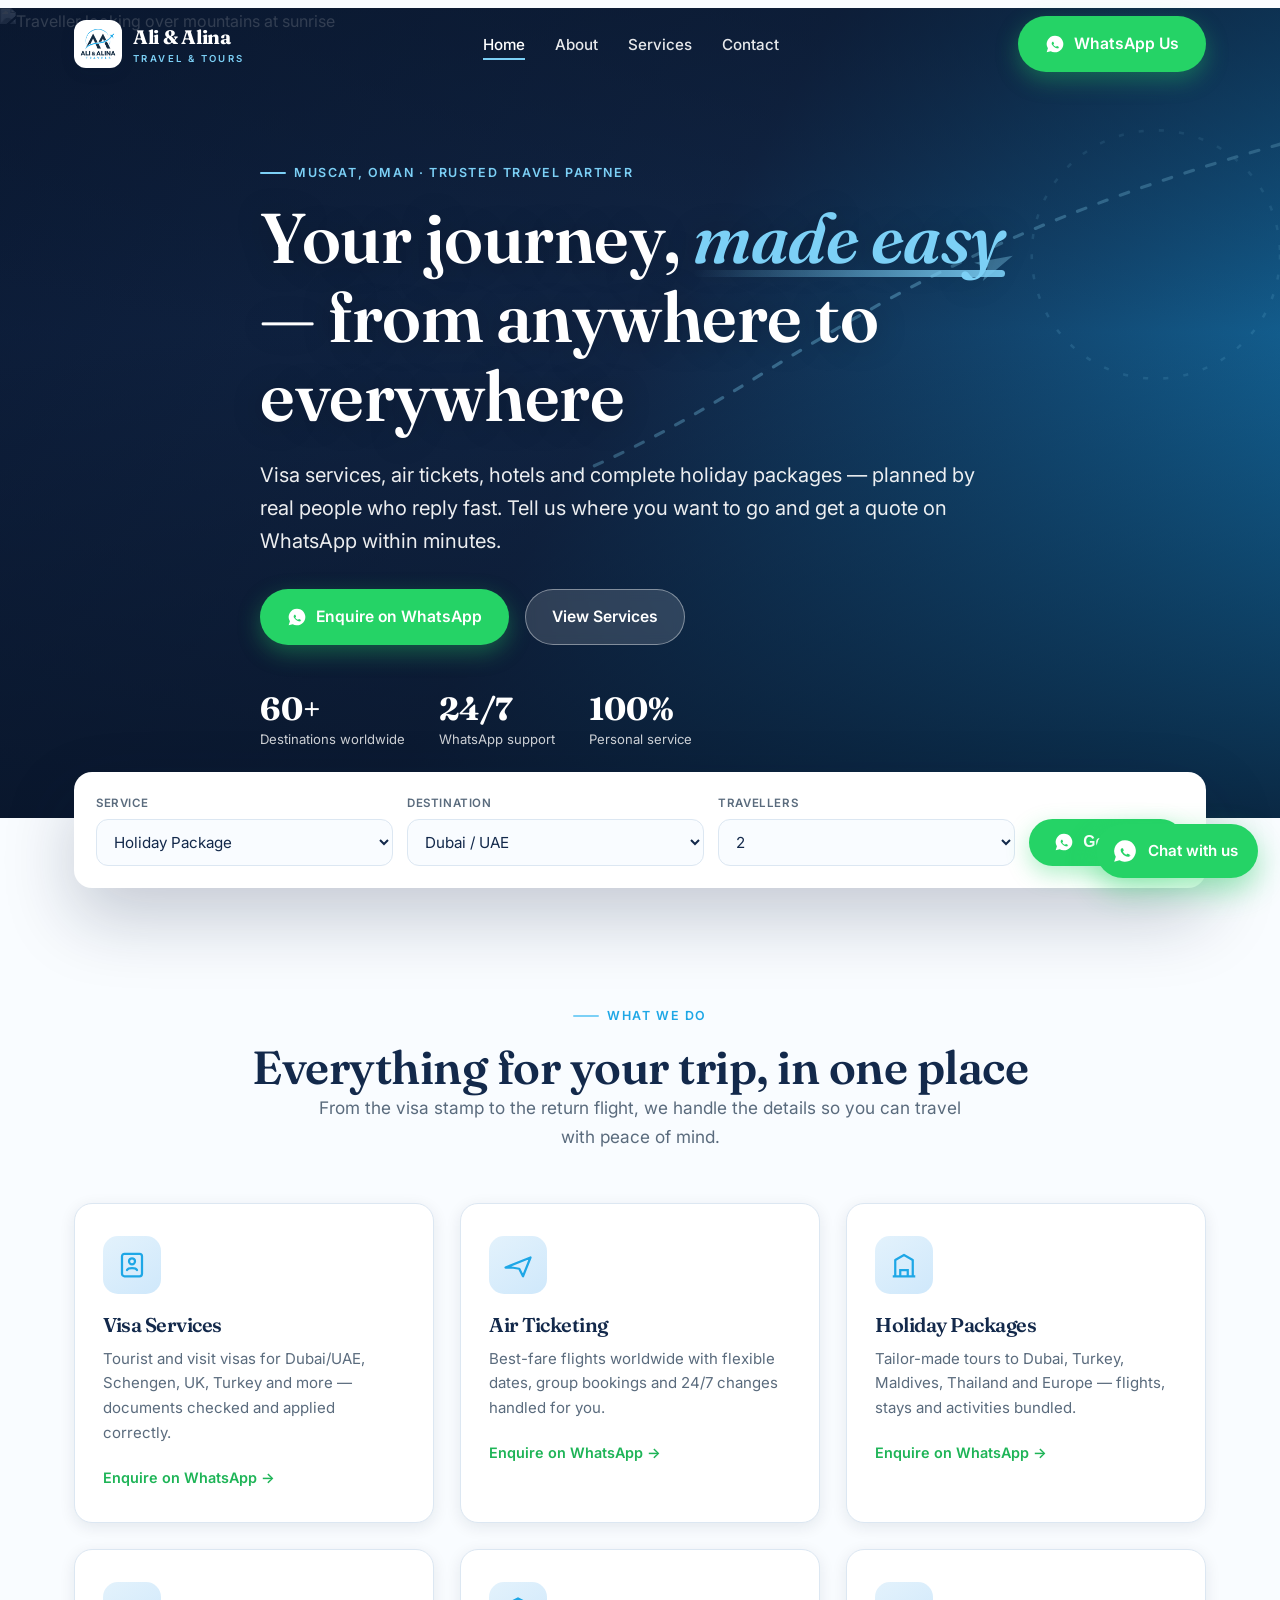
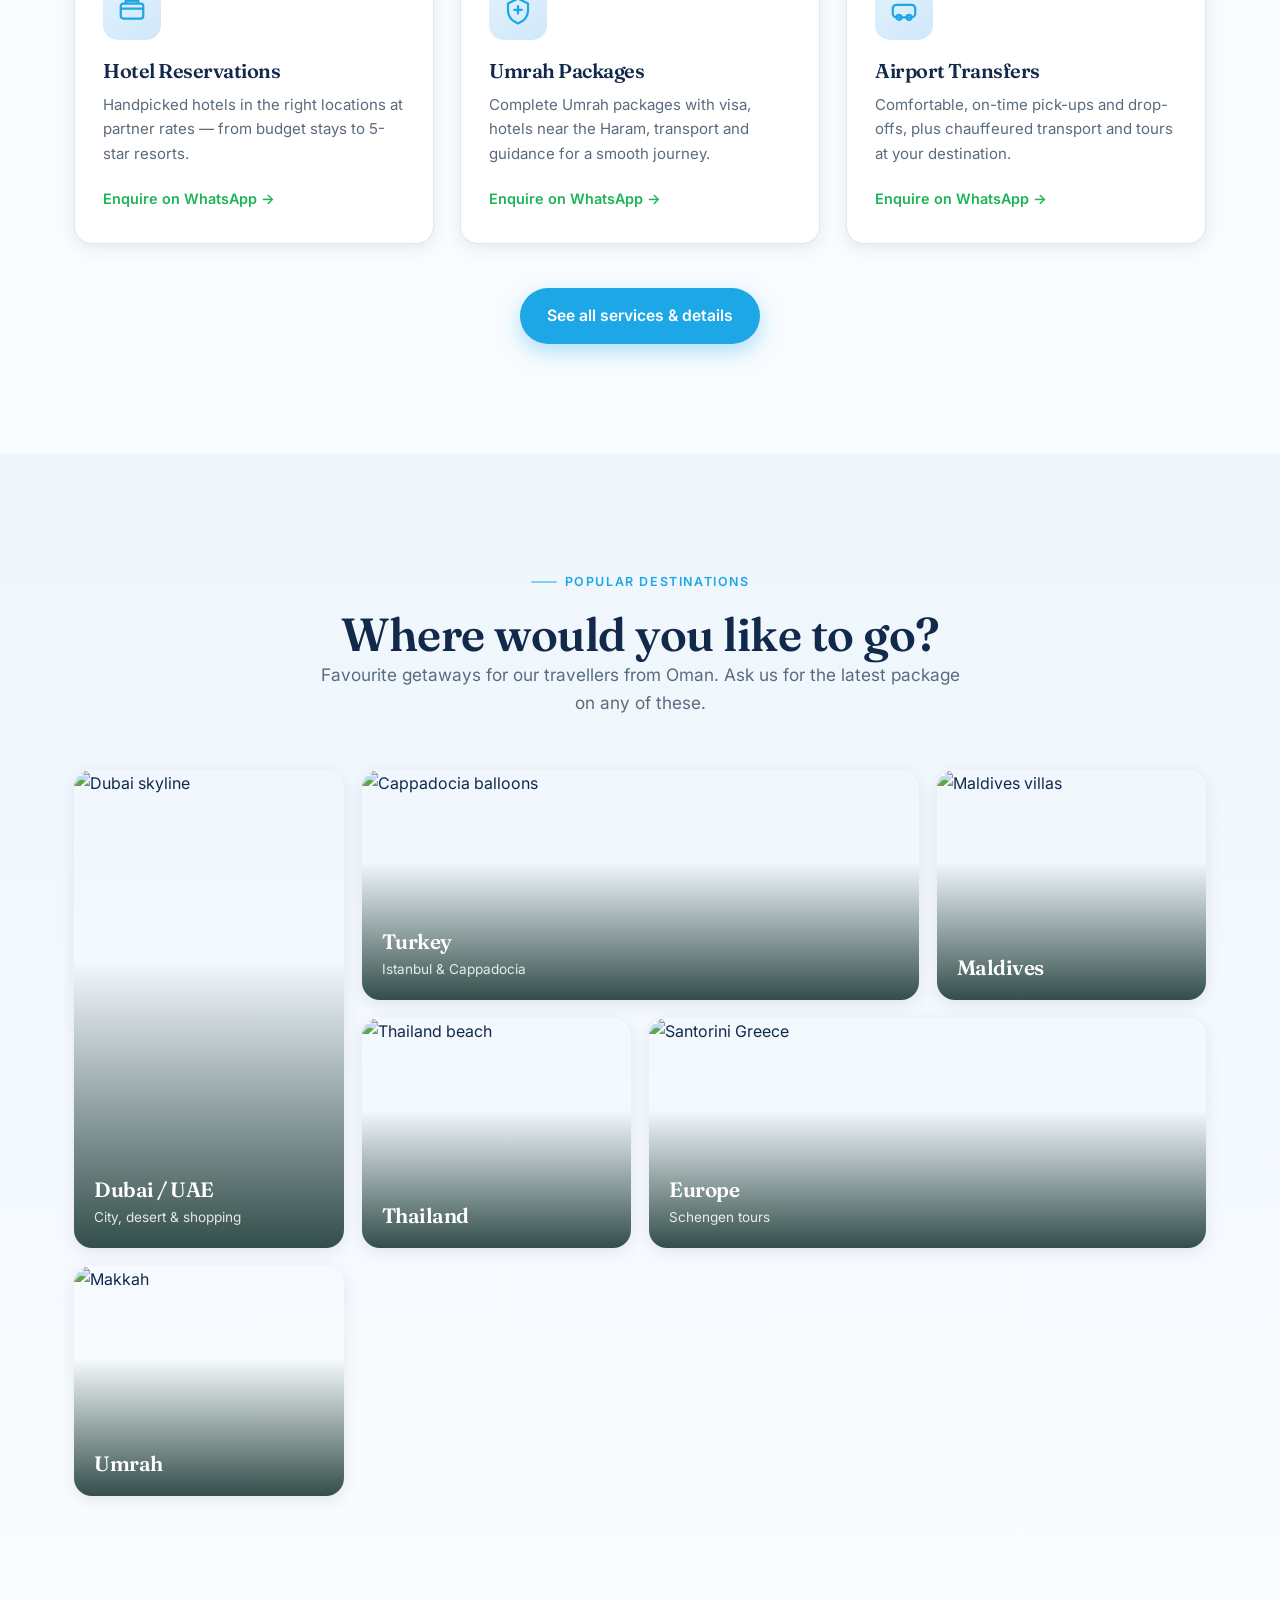
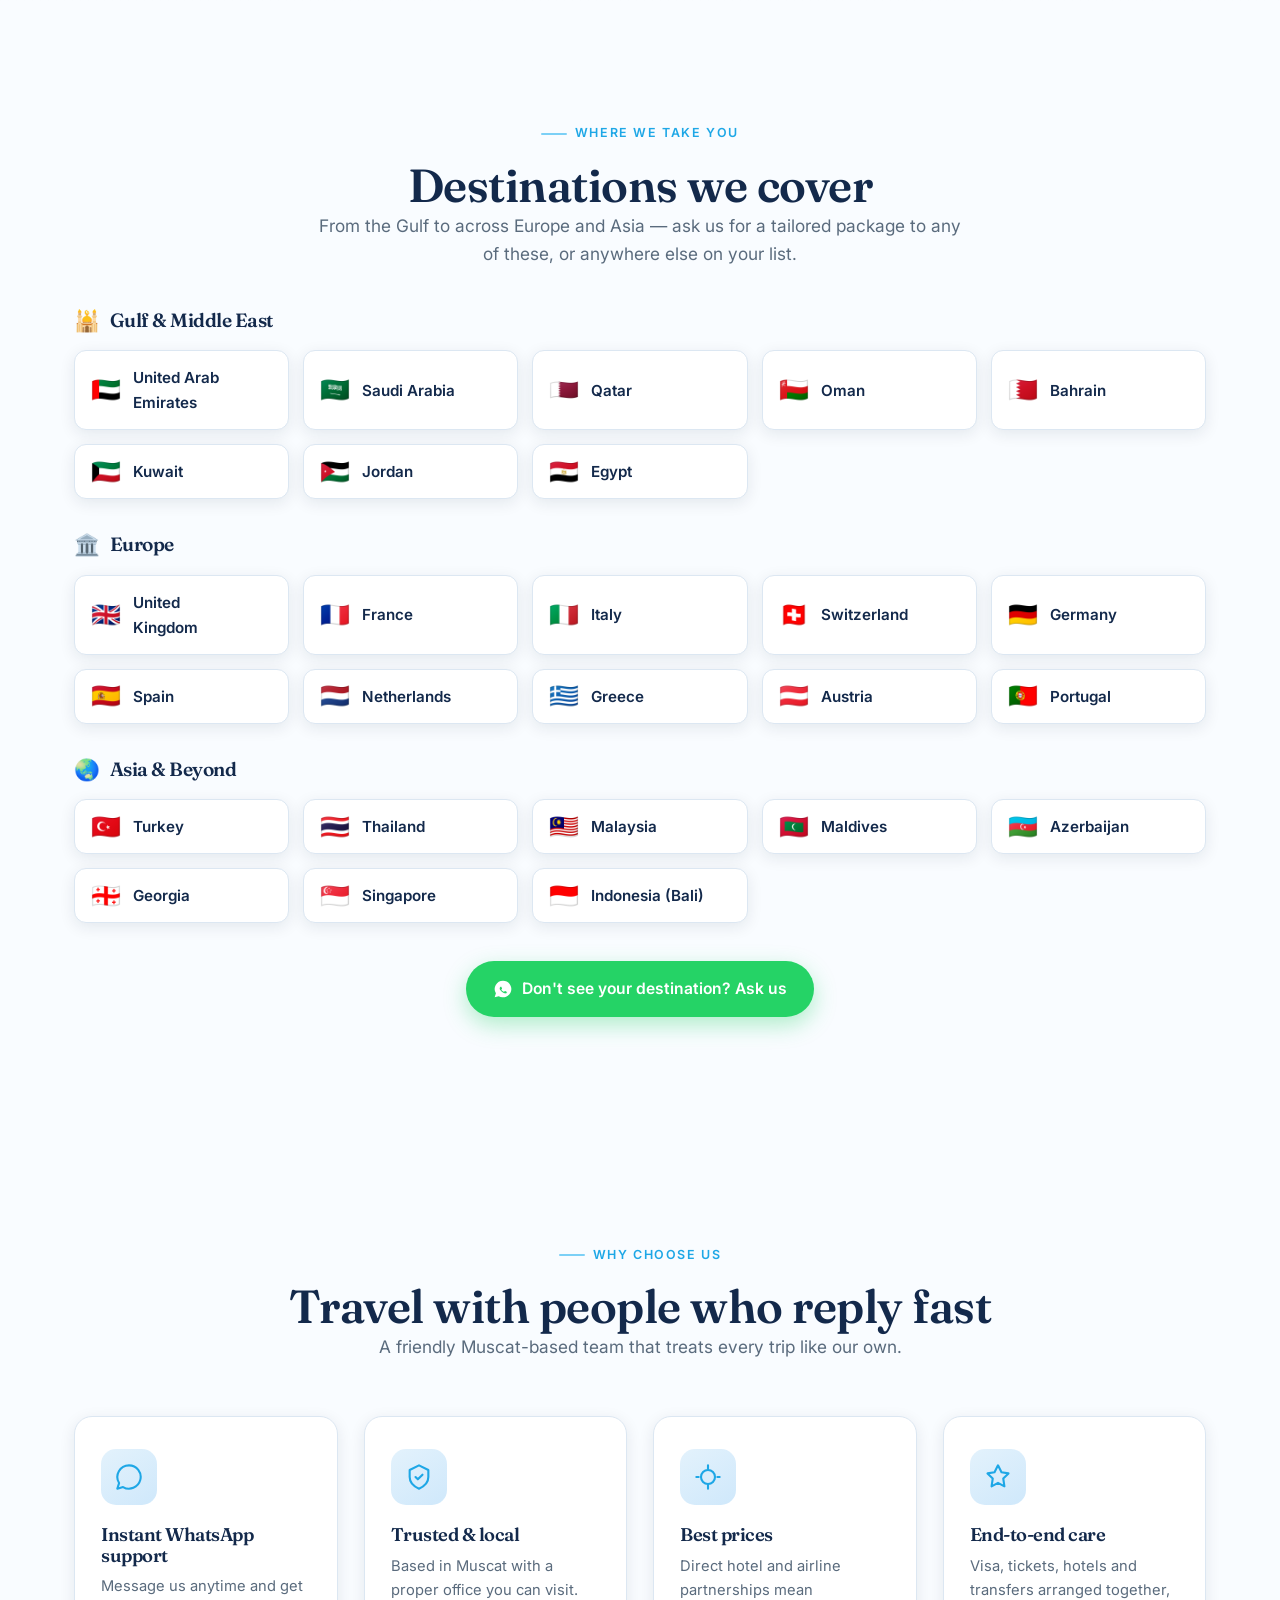
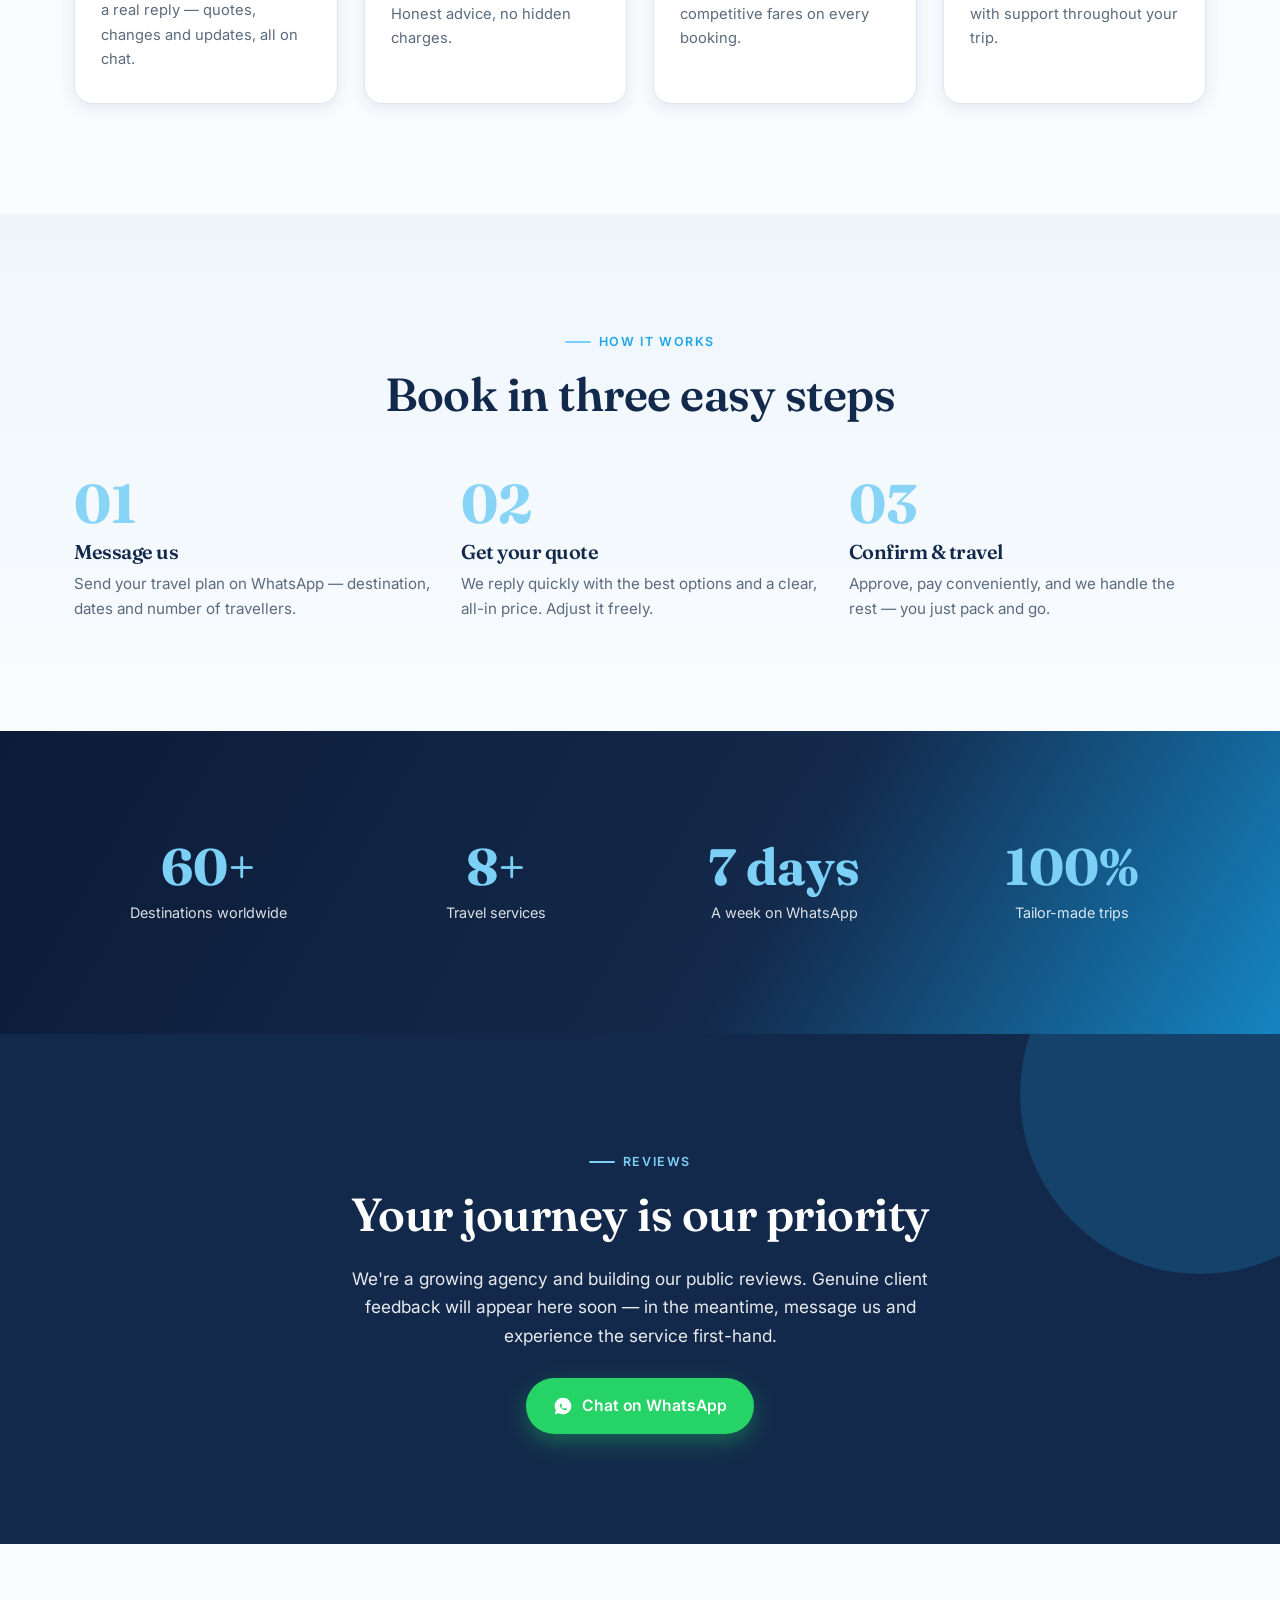
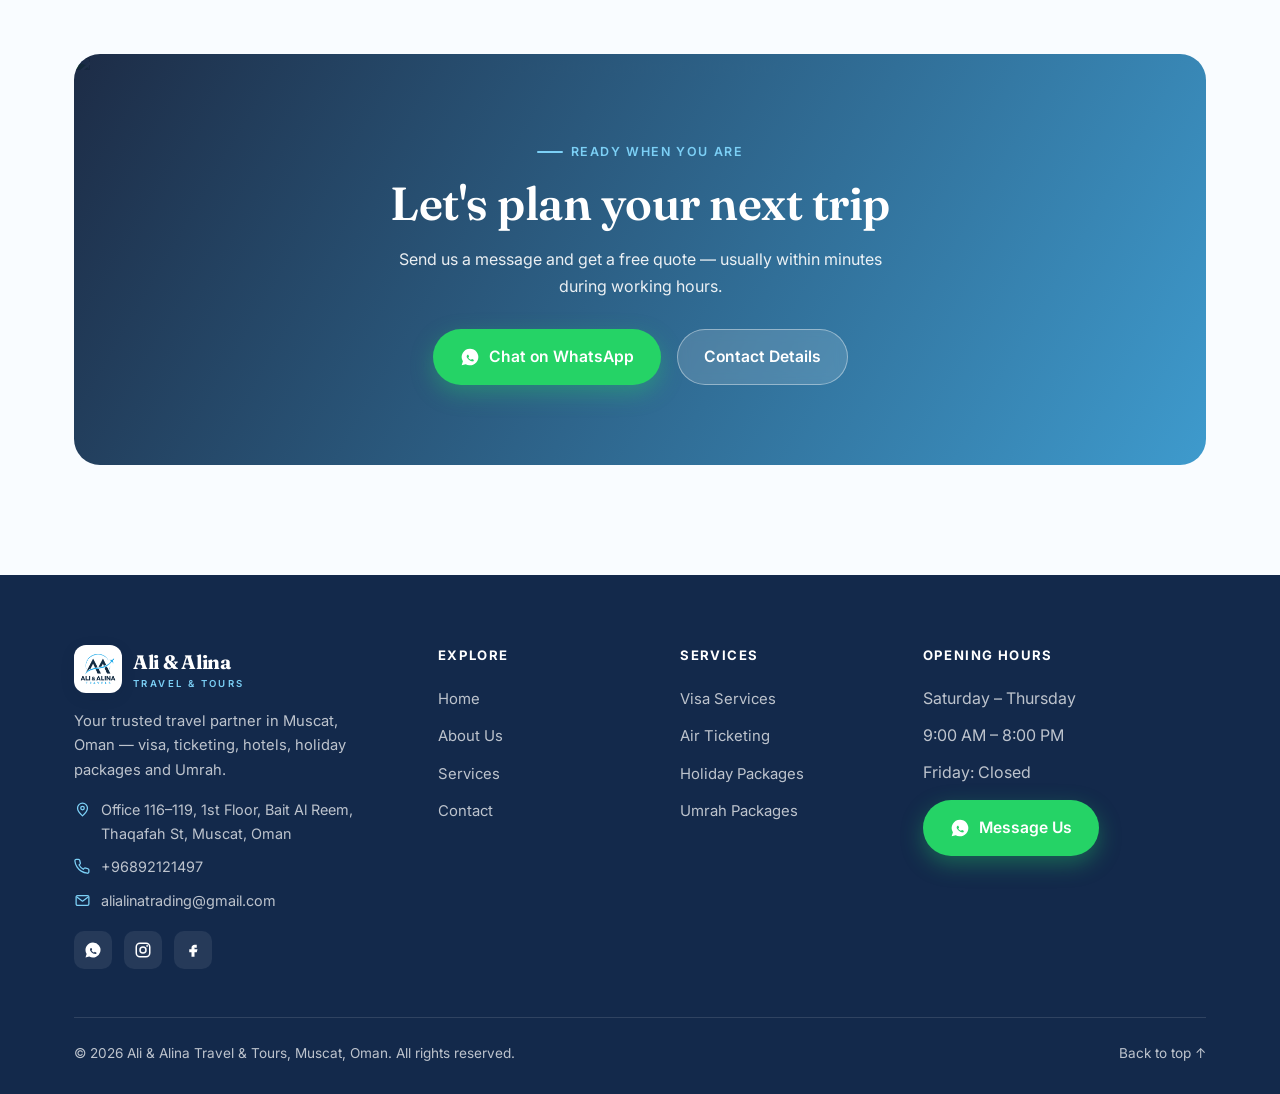
==== index.html @ e645fbb7 "Fix mobile horizontal overflow + add cache-busting - Stack the hero quick-enquiry bar to one column " ====
<!DOCTYPE html>
<html lang="en">
<head>
<meta charset="UTF-8">
<meta name="viewport" content="width=device-width, initial-scale=1.0">
<title>Ali &amp; Alina Travel &amp; Tours | Visa, Tickets &amp; Holiday Packages in Muscat, Oman</title>
<meta name="description" content="Ali &amp; Alina Travel &amp; Tours in Muscat, Oman — visa services, air ticketing, holiday packages, hotel booking, Umrah and airport transfers. Message us on WhatsApp for a fast quote.">
<meta name="theme-color" content="#13294b">
<meta property="og:type" content="website">
<meta property="og:title" content="Ali &amp; Alina Travel &amp; Tours | Muscat, Oman">
<meta property="og:description" content="Visa, air ticketing, holiday packages, hotels & Umrah. Quick quotes on WhatsApp: +96892121497.">
<meta property="og:site_name" content="Ali & Alina Travel & Tours">
<link rel="icon" href="data:image/svg+xml,%3Csvg xmlns='http://www.w3.org/2000/svg' viewBox='0 0 32 32'%3E%3Crect width='32' height='32' rx='8' fill=%2713294b%27/%3E%3Cpath d='M8 20c4-1 6-6 8-10 2 4 4 9 8 10' fill='none' stroke=%271ea7e6%27 stroke-width='2.4' stroke-linecap='round'/%3E%3Ccircle cx='16' cy='9' r='2.2' fill=%271ea7e6%27/%3E%3C/svg%3E" type="image/svg+xml">
<link rel="preconnect" href="https://fonts.googleapis.com">
<link rel="preconnect" href="https://fonts.gstatic.com" crossorigin>
<link href="https://fonts.googleapis.com/css2?family=Fraunces:opsz,wght@9..144,500;9..144,600;9..144,700&family=Inter:wght@400;500;600;700&display=swap" rel="stylesheet">
<link rel="stylesheet" href="assets/style.css?v=5">
</head>
<body id="top">

<!-- HEADER -->
<header id="site-header">
  <nav class="nav">
    <a class="brand" href="index.html" aria-label="Ali & Alina Travel home">
      <span class="mark"><img src="assets/logo.png" alt="Ali & Alina Travels logo" width="48" height="48"></span>
      <span>Ali &amp; Alina<small>Travel &amp; Tours</small></span>
    </a>
    <ul class="navlinks" id="navlinks">
      <li><a href="index.html" class="active">Home</a></li>
      <li><a href="about.html">About</a></li>
      <li><a href="services.html">Services</a></li>
      <li><a href="contact.html">Contact</a></li>
      <li class="wa-nav-li"><a class="btn btn-wa" href="https://wa.me/96892121497?text=Hello%20Ali%20%26%20Alina%20Travel%2C%20I%27d%20like%20to%20enquire." target="_blank" rel="noopener"><svg viewBox="0 0 24 24" fill="currentColor"><path d="M12 2a10 10 0 0 0-8.5 15.2L2 22l4.9-1.4A10 10 0 1 0 12 2Zm5.3 14c-.2.6-1.2 1.1-1.7 1.2-.5.1-1 .1-1.7-.1-.4-.1-1-.3-1.6-.6a9 9 0 0 1-3.6-3.2c-.3-.4-.7-1.1-.7-2s.5-1.4.7-1.6c.2-.2.4-.3.6-.3h.4c.2 0 .3 0 .5.4l.6 1.4c0 .2.1.3 0 .5l-.3.4-.3.3c-.1.1-.2.2-.1.4.2.4.7 1.1 1.3 1.6.8.7 1.4.9 1.6 1 .2.1.3.1.4-.1l.6-.7c.1-.2.3-.1.5-.1l1.4.6c.2.1.3.2.4.3.1.2.1.6-.1 1Z"/></svg>WhatsApp</a></li>
    </ul>
    <div class="nav-cta">
      <a class="btn btn-wa btn-desktop" href="https://wa.me/96892121497?text=Hello%20Ali%20%26%20Alina%20Travel%2C%20I%27d%20like%20to%20enquire." target="_blank" rel="noopener"><svg viewBox="0 0 24 24" fill="currentColor"><path d="M12 2a10 10 0 0 0-8.5 15.2L2 22l4.9-1.4A10 10 0 1 0 12 2Zm5.3 14c-.2.6-1.2 1.1-1.7 1.2-.5.1-1 .1-1.7-.1-.4-.1-1-.3-1.6-.6a9 9 0 0 1-3.6-3.2c-.3-.4-.7-1.1-.7-2s.5-1.4.7-1.6c.2-.2.4-.3.6-.3h.4c.2 0 .3 0 .5.4l.6 1.4c0 .2.1.3 0 .5l-.3.4-.3.3c-.1.1-.2.2-.1.4.2.4.7 1.1 1.3 1.6.8.7 1.4.9 1.6 1 .2.1.3.1.4-.1l.6-.7c.1-.2.3-.1.5-.1l1.4.6c.2.1.3.2.4.3.1.2.1.6-.1 1Z"/></svg>WhatsApp Us</a>
      <button class="menu-btn" id="menuBtn" aria-label="Toggle menu" aria-expanded="false"><span></span><span></span><span></span></button>
    </div>
  </nav>
</header>

<main>
  <!-- HERO -->
  <section class="hero">
    <div class="hero-bg"><img src="https://images.unsplash.com/photo-1503220317375-aaad61436b1b?auto=format&fit=crop&w=1600&q=80" alt="Traveller looking over mountains at sunrise" loading="eager"></div>
    <div class="flightfx" aria-hidden="true">
      <svg viewBox="0 0 600 320" fill="none" xmlns="http://www.w3.org/2000/svg">
        <circle class="ring" cx="472" cy="118" r="98" stroke-dasharray="4 12"/>
        <path id="route" class="route" d="M12 292 C 180 222, 250 118, 588 26"/>
        <g class="plane">
          <path d="M0 5 L30 13 L0 21 L8 13 Z" fill="#7cd0f6"/>
          <animateMotion dur="10s" repeatCount="indefinite" rotate="auto" calcMode="spline" keyPoints="0;1" keyTimes="0;1" keySplines="0.42 0 0.2 1">
            <mpath href="#route"/>
          </animateMotion>
        </g>
      </svg>
    </div>
    <div class="wrap">
      <div class="hero-inner">
        <span class="eyebrow">Muscat, Oman · Trusted travel partner</span>
        <h1>Your journey, <em>made easy</em> — from anywhere to everywhere</h1>
        <p>Visa services, air tickets, hotels and complete holiday packages — planned by real people who reply fast. Tell us where you want to go and get a quote on WhatsApp within minutes.</p>
        <div class="hero-actions">
          <a class="btn btn-wa" href="https://wa.me/96892121497?text=Hi%20Ali%20%26%20Alina%20Travel%2C%20I%27d%20like%20a%20quote%20for%3A%20" target="_blank" rel="noopener"><svg viewBox="0 0 24 24" fill="currentColor"><path d="M12 2a10 10 0 0 0-8.5 15.2L2 22l4.9-1.4A10 10 0 1 0 12 2Zm5.3 14c-.2.6-1.2 1.1-1.7 1.2-.5.1-1 .1-1.7-.1-.4-.1-1-.3-1.6-.6a9 9 0 0 1-3.6-3.2c-.3-.4-.7-1.1-.7-2s.5-1.4.7-1.6c.2-.2.4-.3.6-.3h.4c.2 0 .3 0 .5.4l.6 1.4c0 .2.1.3 0 .5l-.3.4-.3.3c-.1.1-.2.2-.1.4.2.4.7 1.1 1.3 1.6.8.7 1.4.9 1.6 1 .2.1.3.1.4-.1l.6-.7c.1-.2.3-.1.5-.1l1.4.6c.2.1.3.2.4.3.1.2.1.6-.1 1Z"/></svg>Enquire on WhatsApp</a>
          <a class="btn btn-light" href="services.html">View Services</a>
        </div>
        <div class="hero-trust">
          <div><div class="num">60+</div><div class="lbl">Destinations worldwide</div></div>
          <div><div class="num">24/7</div><div class="lbl">WhatsApp support</div></div>
          <div><div class="num">100%</div><div class="lbl">Personal service</div></div>
        </div>
      </div>
    </div>
  </section>

  <!-- SEARCH / QUICK ENQUIRY -->
  <div class="searchbar">
    <form class="searchbar-inner" id="searchForm" aria-label="Quick enquiry">
      <div class="field">
        <label for="s-service">Service</label>
        <select id="s-service"><option>Holiday Package</option><option>Visa Service</option><option>Air Ticket</option><option>Hotel Booking</option><option>Umrah</option><option>Airport Transfer</option></select>
      </div>
      <div class="field">
        <label for="s-dest">Destination</label>
        <select id="s-dest"><option>Dubai / UAE</option><option>Turkey</option><option>Maldives</option><option>Thailand</option><option>Europe (Schengen)</option><option>Saudi Arabia</option><option>Azerbaijan</option><option>Other</option></select>
      </div>
      <div class="field">
        <label for="s-people">Travellers</label>
        <select id="s-people"><option>1</option><option selected>2</option><option>3–4</option><option>5+ / group</option></select>
      </div>
      <input type="hidden" id="s-date" value="Flexible">
      <button class="btn btn-wa" type="submit"><svg viewBox="0 0 24 24" fill="currentColor"><path d="M12 2a10 10 0 0 0-8.5 15.2L2 22l4.9-1.4A10 10 0 1 0 12 2Zm5.3 14c-.2.6-1.2 1.1-1.7 1.2-.5.1-1 .1-1.7-.1-.4-.1-1-.3-1.6-.6a9 9 0 0 1-3.6-3.2c-.3-.4-.7-1.1-.7-2s.5-1.4.7-1.6c.2-.2.4-.3.6-.3h.4c.2 0 .3 0 .5.4l.6 1.4c0 .2.1.3 0 .5l-.3.4-.3.3c-.1.1-.2.2-.1.4.2.4.7 1.1 1.3 1.6.8.7 1.4.9 1.6 1 .2.1.3.1.4-.1l.6-.7c.1-.2.3-.1.5-.1l1.4.6c.2.1.3.2.4.3.1.2.1.6-.1 1Z"/></svg>Get Quote</button>
    </form>
  </div>

  <!-- SERVICES -->
  <section class="section" id="services">
    <div class="wrap">
      <div class="center">
        <span class="eyebrow">What we do</span>
        <h2>Everything for your trip, in one place</h2>
        <p class="lead">From the visa stamp to the return flight, we handle the details so you can travel with peace of mind.</p>
      </div>
      <div class="svc-grid reveal">
        <div class="svc">
          <div class="svc-ico"><svg viewBox="0 0 24 24" fill="none"><rect x="4" y="3" width="16" height="18" rx="2" stroke="currentColor" stroke-width="1.8"/><circle cx="12" cy="9" r="2.4" stroke="currentColor" stroke-width="1.8"/><path d="M8 16c1-2 7-2 8 0" stroke="currentColor" stroke-width="1.8" stroke-linecap="round"/></svg></div>
          <h3>Visa Services</h3>
          <p>Tourist and visit visas for Dubai/UAE, Schengen, UK, Turkey and more — documents checked and applied correctly.</p>
          <a class="wa-link" href="https://wa.me/96892121497?text=I%20need%20help%20with%20a%20visa." target="_blank" rel="noopener">Enquire on WhatsApp →</a>
        </div>
        <div class="svc">
          <div class="svc-ico"><svg viewBox="0 0 24 24" fill="none"><path d="M2 14l20-8-6 15-3-6-6-1Z" stroke="currentColor" stroke-width="1.8" stroke-linejoin="round"/></svg></div>
          <h3>Air Ticketing</h3>
          <p>Best-fare flights worldwide with flexible dates, group bookings and 24/7 changes handled for you.</p>
          <a class="wa-link" href="https://wa.me/96892121497?text=I%20need%20an%20air%20ticket." target="_blank" rel="noopener">Enquire on WhatsApp →</a>
        </div>
        <div class="svc">
          <div class="svc-ico"><svg viewBox="0 0 24 24" fill="none"><path d="M3 21h18M5 21V8l7-4 7 4v13" stroke="currentColor" stroke-width="1.8" stroke-linejoin="round"/><path d="M9 21v-5h6v5" stroke="currentColor" stroke-width="1.8"/></svg></div>
          <h3>Holiday Packages</h3>
          <p>Tailor-made tours to Dubai, Turkey, Maldives, Thailand and Europe — flights, stays and activities bundled.</p>
          <a class="wa-link" href="https://wa.me/96892121497?text=I%27m%20interested%20in%20a%20holiday%20package." target="_blank" rel="noopener">Enquire on WhatsApp →</a>
        </div>
        <div class="svc">
          <div class="svc-ico"><svg viewBox="0 0 24 24" fill="none"><rect x="3" y="6" width="18" height="12" rx="2" stroke="currentColor" stroke-width="1.8"/><path d="M3 10h18M7 6V4h10v2" stroke="currentColor" stroke-width="1.8"/></svg></div>
          <h3>Hotel Reservations</h3>
          <p>Handpicked hotels in the right locations at partner rates — from budget stays to 5-star resorts.</p>
          <a class="wa-link" href="https://wa.me/96892121497?text=I%20need%20a%20hotel%20booking." target="_blank" rel="noopener">Enquire on WhatsApp →</a>
        </div>
        <div class="svc">
          <div class="svc-ico"><svg viewBox="0 0 24 24" fill="none"><path d="M12 2 4 6v6c0 5 3.4 8 8 10 4.6-2 8-5 8-10V6l-8-4Z" stroke="currentColor" stroke-width="1.8" stroke-linejoin="round"/><path d="M12 8v6M9 11h6" stroke="currentColor" stroke-width="1.8" stroke-linecap="round"/></svg></div>
          <h3>Umrah Packages</h3>
          <p>Complete Umrah packages with visa, hotels near the Haram, transport and guidance for a smooth journey.</p>
          <a class="wa-link" href="https://wa.me/96892121497?text=I%27m%20interested%20in%20an%20Umrah%20package." target="_blank" rel="noopener">Enquire on WhatsApp →</a>
        </div>
        <div class="svc">
          <div class="svc-ico"><svg viewBox="0 0 24 24" fill="none"><rect x="3" y="7" width="18" height="10" rx="3" stroke="currentColor" stroke-width="1.8"/><circle cx="8" cy="17" r="2" stroke="currentColor" stroke-width="1.8"/><circle cx="16" cy="17" r="2" stroke="currentColor" stroke-width="1.8"/></svg></div>
          <h3>Airport Transfers</h3>
          <p>Comfortable, on-time pick-ups and drop-offs, plus chauffeured transport and tours at your destination.</p>
          <a class="wa-link" href="https://wa.me/96892121497?text=I%20need%20an%20airport%20transfer." target="_blank" rel="noopener">Enquire on WhatsApp →</a>
        </div>
      </div>
      <div class="center" style="margin-top:44px;"><a class="btn btn-primary" href="services.html">See all services &amp; details</a></div>
    </div>
  </section>

  <!-- DESTINATIONS -->
  <section class="section why" id="destinations">
    <div class="wrap">
      <div class="center">
        <span class="eyebrow">Popular destinations</span>
        <h2>Where would you like to go?</h2>
        <p class="lead">Favourite getaways for our travellers from Oman. Ask us for the latest package on any of these.</p>
      </div>
      <div class="dest-grid reveal">
        <a class="dest tall" href="https://wa.me/96892121497?text=I%27m%20interested%20in%20a%20Dubai%20package." target="_blank" rel="noopener">
          <img src="https://images.unsplash.com/photo-1512453979798-5ea266f8880c?auto=format&fit=crop&w=800&q=80" alt="Dubai skyline" loading="lazy"><div class="dest-cap"><h3>Dubai / UAE</h3><span>City, desert &amp; shopping</span></div></a>
        <a class="dest wide" href="https://wa.me/96892121497?text=I%27m%20interested%20in%20a%20Turkey%20package." target="_blank" rel="noopener">
          <img src="https://images.unsplash.com/photo-1524492412937-b28074a5d7da?auto=format&fit=crop&w=1000&q=80" alt="Cappadocia balloons" loading="lazy"><div class="dest-cap"><h3>Turkey</h3><span>Istanbul &amp; Cappadocia</span></div></a>
        <a class="dest" href="https://wa.me/96892121497?text=I%27m%20interested%20in%20a%20Maldives%20package." target="_blank" rel="noopener">
          <img src="https://images.unsplash.com/photo-1514282401047-d79a71a590e8?auto=format&fit=crop&w=800&q=80" alt="Maldives villas" loading="lazy"><div class="dest-cap"><h3>Maldives</h3></div></a>
        <a class="dest" href="https://wa.me/96892121497?text=I%27m%20interested%20in%20a%20Thailand%20package." target="_blank" rel="noopener">
          <img src="https://images.unsplash.com/photo-1552465011-b4e21bf6e79a?auto=format&fit=crop&w=800&q=80" alt="Thailand beach" loading="lazy"><div class="dest-cap"><h3>Thailand</h3></div></a>
        <a class="dest wide" href="https://wa.me/96892121497?text=I%27m%20interested%20in%20a%20Europe%20package." target="_blank" rel="noopener">
          <img src="https://images.unsplash.com/photo-1467269204594-9661b134dd2b?auto=format&fit=crop&w=1000&q=80" alt="Santorini Greece" loading="lazy"><div class="dest-cap"><h3>Europe</h3><span>Schengen tours</span></div></a>
        <a class="dest" href="https://wa.me/96892121497?text=I%27m%20interested%20in%20an%20Umrah%20package." target="_blank" rel="noopener">
          <img src="https://images.unsplash.com/photo-1519677100203-a0e668c92439?auto=format&fit=crop&w=800&q=80" alt="Makkah" loading="lazy"><div class="dest-cap"><h3>Umrah</h3></div></a>
      </div>
    </div>
  </section>

  <!-- DESTINATIONS WE COVER -->
  <section class="section" id="coverage">
    <div class="wrap">
      <div class="center">
        <span class="eyebrow">Where we take you</span>
        <h2>Destinations we cover</h2>
        <p class="lead">From the Gulf to across Europe and Asia — ask us for a tailored package to any of these, or anywhere else on your list.</p>
      </div>

      <div class="cov-group reveal">
        <h3 class="cov-title"><span>🕌</span> Gulf &amp; Middle East</h3>
        <div class="cov-grid">
          <a class="cov" href="https://wa.me/96892121497?text=I%27m%20interested%20in%20a%20package%20to%20United%20Arab%20Emirates." target="_blank" rel="noopener"><span class="flag">🇦🇪</span>United Arab Emirates<span class="go">→</span></a>
          <a class="cov" href="https://wa.me/96892121497?text=I%27m%20interested%20in%20a%20package%20to%20Saudi%20Arabia." target="_blank" rel="noopener"><span class="flag">🇸🇦</span>Saudi Arabia<span class="go">→</span></a>
          <a class="cov" href="https://wa.me/96892121497?text=I%27m%20interested%20in%20a%20package%20to%20Qatar." target="_blank" rel="noopener"><span class="flag">🇶🇦</span>Qatar<span class="go">→</span></a>
          <a class="cov" href="https://wa.me/96892121497?text=I%27m%20interested%20in%20a%20package%20to%20Oman." target="_blank" rel="noopener"><span class="flag">🇴🇲</span>Oman<span class="go">→</span></a>
          <a class="cov" href="https://wa.me/96892121497?text=I%27m%20interested%20in%20a%20package%20to%20Bahrain." target="_blank" rel="noopener"><span class="flag">🇧🇭</span>Bahrain<span class="go">→</span></a>
          <a class="cov" href="https://wa.me/96892121497?text=I%27m%20interested%20in%20a%20package%20to%20Kuwait." target="_blank" rel="noopener"><span class="flag">🇰🇼</span>Kuwait<span class="go">→</span></a>
          <a class="cov" href="https://wa.me/96892121497?text=I%27m%20interested%20in%20a%20package%20to%20Jordan." target="_blank" rel="noopener"><span class="flag">🇯🇴</span>Jordan<span class="go">→</span></a>
          <a class="cov" href="https://wa.me/96892121497?text=I%27m%20interested%20in%20a%20package%20to%20Egypt." target="_blank" rel="noopener"><span class="flag">🇪🇬</span>Egypt<span class="go">→</span></a>
        </div>
      </div>

      <div class="cov-group reveal">
        <h3 class="cov-title"><span>🏛️</span> Europe</h3>
        <div class="cov-grid">
          <a class="cov" href="https://wa.me/96892121497?text=I%27m%20interested%20in%20a%20package%20to%20the%20United%20Kingdom." target="_blank" rel="noopener"><span class="flag">🇬🇧</span>United Kingdom<span class="go">→</span></a>
          <a class="cov" href="https://wa.me/96892121497?text=I%27m%20interested%20in%20a%20package%20to%20France." target="_blank" rel="noopener"><span class="flag">🇫🇷</span>France<span class="go">→</span></a>
          <a class="cov" href="https://wa.me/96892121497?text=I%27m%20interested%20in%20a%20package%20to%20Italy." target="_blank" rel="noopener"><span class="flag">🇮🇹</span>Italy<span class="go">→</span></a>
          <a class="cov" href="https://wa.me/96892121497?text=I%27m%20interested%20in%20a%20package%20to%20Switzerland." target="_blank" rel="noopener"><span class="flag">🇨🇭</span>Switzerland<span class="go">→</span></a>
          <a class="cov" href="https://wa.me/96892121497?text=I%27m%20interested%20in%20a%20package%20to%20Germany." target="_blank" rel="noopener"><span class="flag">🇩🇪</span>Germany<span class="go">→</span></a>
          <a class="cov" href="https://wa.me/96892121497?text=I%27m%20interested%20in%20a%20package%20to%20Spain." target="_blank" rel="noopener"><span class="flag">🇪🇸</span>Spain<span class="go">→</span></a>
          <a class="cov" href="https://wa.me/96892121497?text=I%27m%20interested%20in%20a%20package%20to%20the%20Netherlands." target="_blank" rel="noopener"><span class="flag">🇳🇱</span>Netherlands<span class="go">→</span></a>
          <a class="cov" href="https://wa.me/96892121497?text=I%27m%20interested%20in%20a%20package%20to%20Greece." target="_blank" rel="noopener"><span class="flag">🇬🇷</span>Greece<span class="go">→</span></a>
          <a class="cov" href="https://wa.me/96892121497?text=I%27m%20interested%20in%20a%20package%20to%20Austria." target="_blank" rel="noopener"><span class="flag">🇦🇹</span>Austria<span class="go">→</span></a>
          <a class="cov" href="https://wa.me/96892121497?text=I%27m%20interested%20in%20a%20package%20to%20Portugal." target="_blank" rel="noopener"><span class="flag">🇵🇹</span>Portugal<span class="go">→</span></a>
        </div>
      </div>

      <div class="cov-group reveal">
        <h3 class="cov-title"><span>🌏</span> Asia &amp; Beyond</h3>
        <div class="cov-grid">
          <a class="cov" href="https://wa.me/96892121497?text=I%27m%20interested%20in%20a%20package%20to%20Turkey." target="_blank" rel="noopener"><span class="flag">🇹🇷</span>Turkey<span class="go">→</span></a>
          <a class="cov" href="https://wa.me/96892121497?text=I%27m%20interested%20in%20a%20package%20to%20Thailand." target="_blank" rel="noopener"><span class="flag">🇹🇭</span>Thailand<span class="go">→</span></a>
          <a class="cov" href="https://wa.me/96892121497?text=I%27m%20interested%20in%20a%20package%20to%20Malaysia." target="_blank" rel="noopener"><span class="flag">🇲🇾</span>Malaysia<span class="go">→</span></a>
          <a class="cov" href="https://wa.me/96892121497?text=I%27m%20interested%20in%20a%20package%20to%20the%20Maldives." target="_blank" rel="noopener"><span class="flag">🇲🇻</span>Maldives<span class="go">→</span></a>
          <a class="cov" href="https://wa.me/96892121497?text=I%27m%20interested%20in%20a%20package%20to%20Azerbaijan." target="_blank" rel="noopener"><span class="flag">🇦🇿</span>Azerbaijan<span class="go">→</span></a>
          <a class="cov" href="https://wa.me/96892121497?text=I%27m%20interested%20in%20a%20package%20to%20Georgia." target="_blank" rel="noopener"><span class="flag">🇬🇪</span>Georgia<span class="go">→</span></a>
          <a class="cov" href="https://wa.me/96892121497?text=I%27m%20interested%20in%20a%20package%20to%20Singapore." target="_blank" rel="noopener"><span class="flag">🇸🇬</span>Singapore<span class="go">→</span></a>
          <a class="cov" href="https://wa.me/96892121497?text=I%27m%20interested%20in%20a%20package%20to%20Indonesia." target="_blank" rel="noopener"><span class="flag">🇮🇩</span>Indonesia (Bali)<span class="go">→</span></a>
        </div>
      </div>

      <div class="center" style="margin-top:38px;">
        <a class="btn btn-wa" href="https://wa.me/96892121497?text=Hi%2C%20I%27m%20looking%20for%20a%20trip%20to%20a%20destination%20not%20listed%20on%20your%20site." target="_blank" rel="noopener"><svg viewBox="0 0 24 24" fill="currentColor"><path d="M12 2a10 10 0 0 0-8.5 15.2L2 22l4.9-1.4A10 10 0 1 0 12 2Zm5.3 14c-.2.6-1.2 1.1-1.7 1.2-.5.1-1 .1-1.7-.1-.4-.1-1-.3-1.6-.6a9 9 0 0 1-3.6-3.2c-.3-.4-.7-1.1-.7-2s.5-1.4.7-1.6c.2-.2.4-.3.6-.3h.4c.2 0 .3 0 .5.4l.6 1.4c0 .2.1.3 0 .5l-.3.4-.3.3c-.1.1-.2.2-.1.4.2.4.7 1.1 1.3 1.6.8.7 1.4.9 1.6 1 .2.1.3.1.4-.1l.6-.7c.1-.2.3-.1.5-.1l1.4.6c.2.1.3.2.4.3.1.2.1.6-.1 1Z"/></svg>Don't see your destination? Ask us</a>
      </div>
    </div>
  </section>

  <!-- WHY US -->
  <section class="section" id="why">
    <div class="wrap">
      <div class="center">
        <span class="eyebrow">Why choose us</span>
        <h2>Travel with people who reply fast</h2>
        <p class="lead">A friendly Muscat-based team that treats every trip like our own.</p>
      </div>
      <div class="why-grid reveal">
        <div class="why-card"><div class="why-ico"><svg viewBox="0 0 24 24" fill="none"><path d="M12 2a10 10 0 0 0-8.5 15.2L2 22l4.9-1.4A10 10 0 1 0 12 2Z" stroke="currentColor" stroke-width="1.8" stroke-linejoin="round"/></svg></div><h3>Instant WhatsApp support</h3><p>Message us anytime and get a real reply — quotes, changes and updates, all on chat.</p></div>
        <div class="why-card"><div class="why-ico"><svg viewBox="0 0 24 24" fill="none"><path d="M12 2 4 6v6c0 5 3.4 8 8 10 4.6-2 8-5 8-10V6l-8-4Z" stroke="currentColor" stroke-width="1.8" stroke-linejoin="round"/><path d="m9 12 2 2 4-4" stroke="currentColor" stroke-width="1.8" stroke-linecap="round" stroke-linejoin="round"/></svg></div><h3>Trusted &amp; local</h3><p>Based in Muscat with a proper office you can visit. Honest advice, no hidden charges.</p></div>
        <div class="why-card"><div class="why-ico"><svg viewBox="0 0 24 24" fill="none"><path d="M12 2v4M12 18v4M4 12H2M22 12h-2" stroke="currentColor" stroke-width="1.8" stroke-linecap="round"/><circle cx="12" cy="12" r="6" stroke="currentColor" stroke-width="1.8"/></svg></div><h3>Best prices</h3><p>Direct hotel and airline partnerships mean competitive fares on every booking.</p></div>
        <div class="why-card"><div class="why-ico"><svg viewBox="0 0 24 24" fill="none"><path d="M12 2 15 8l6 .9-4.5 4.4L17.5 20 12 17l-5.5 3 1-6.7L3 8.9 9 8Z" stroke="currentColor" stroke-width="1.8" stroke-linejoin="round"/></svg></div><h3>End-to-end care</h3><p>Visa, tickets, hotels and transfers arranged together, with support throughout your trip.</p></div>
      </div>
    </div>
  </section>

  <!-- HOW IT WORKS -->
  <section class="section why" id="how">
    <div class="wrap">
      <div class="center"><span class="eyebrow">How it works</span><h2>Book in three easy steps</h2></div>
      <div class="steps reveal">
        <div class="step"><div class="n">01</div><h3>Message us</h3><p>Send your travel plan on WhatsApp — destination, dates and number of travellers.</p></div>
        <div class="step"><div class="n">02</div><h3>Get your quote</h3><p>We reply quickly with the best options and a clear, all-in price. Adjust it freely.</p></div>
        <div class="step"><div class="n">03</div><h3>Confirm &amp; travel</h3><p>Approve, pay conveniently, and we handle the rest — you just pack and go.</p></div>
      </div>
    </div>
  </section>

  <!-- STATS -->
  <section class="section stats">
    <div class="wrap"><div class="stats-grid">
      <div><div class="num">60+</div><div class="lbl">Destinations worldwide</div></div>
      <div><div class="num">8+</div><div class="lbl">Travel services</div></div>
      <div><div class="num">7 days</div><div class="lbl">A week on WhatsApp</div></div>
      <div><div class="num">100%</div><div class="lbl">Tailor-made trips</div></div>
    </div></div>
  </section>

  <!-- TESTIMONIALS -->
  <section class="section tst">
    <div class="wrap">
      <div class="center"><span class="eyebrow">Reviews</span><h2 style="color:#fff;">Your journey is our priority</h2></div>
      <div class="center" style="max-width:640px;margin:24px auto 0;">
        <p class="lead" style="color:rgba(255,255,255,.9);margin:0 auto 28px;">We're a growing agency and building our public reviews. Genuine client feedback will appear here soon — in the meantime, message us and experience the service first-hand.</p>
        <a class="btn btn-wa" href="https://wa.me/96892121497?text=Hi%20Ali%20%26%20Alina%20Travel%2C%20I%27d%20like%20to%20enquire." target="_blank" rel="noopener"><svg viewBox="0 0 24 24" fill="currentColor"><path d="M12 2a10 10 0 0 0-8.5 15.2L2 22l4.9-1.4A10 10 0 1 0 12 2Zm5.3 14c-.2.6-1.2 1.1-1.7 1.2-.5.1-1 .1-1.7-.1-.4-.1-1-.3-1.6-.6a9 9 0 0 1-3.6-3.2c-.3-.4-.7-1.1-.7-2s.5-1.4.7-1.6c.2-.2.4-.3.6-.3h.4c.2 0 .3 0 .5.4l.6 1.4c0 .2.1.3 0 .5l-.3.4-.3.3c-.1.1-.2.2-.1.4.2.4.7 1.1 1.3 1.6.8.7 1.4.9 1.6 1 .2.1.3.1.4-.1l.6-.7c.1-.2.3-.1.5-.1l1.4.6c.2.1.3.2.4.3.1.2.1.6-.1 1Z"/></svg>Chat on WhatsApp</a>
      </div>
    </div>
  </section>

  <!-- CTA -->
  <section class="section">
    <div class="wrap">
      <div class="cta-band reveal">
        <div class="cta-band-bg"><img src="https://images.unsplash.com/photo-1476514525535-07fb3b4ae5f1?auto=format&fit=crop&w=1400&q=80" alt="Lakeside mountains at golden hour"></div>
        <span class="eyebrow" style="color:var(--gold);justify-content:center;">Ready when you are</span>
        <h2>Let's plan your next trip</h2>
        <p>Send us a message and get a free quote — usually within minutes during working hours.</p>
        <div class="cta-actions">
          <a class="btn btn-wa" href="https://wa.me/96892121497?text=Hi%20Ali%20%26%20Alina%20Travel%2C%20I%27d%20like%20a%20free%20quote." target="_blank" rel="noopener"><svg viewBox="0 0 24 24" fill="currentColor"><path d="M12 2a10 10 0 0 0-8.5 15.2L2 22l4.9-1.4A10 10 0 1 0 12 2Zm5.3 14c-.2.6-1.2 1.1-1.7 1.2-.5.1-1 .1-1.7-.1-.4-.1-1-.3-1.6-.6a9 9 0 0 1-3.6-3.2c-.3-.4-.7-1.1-.7-2s.5-1.4.7-1.6c.2-.2.4-.3.6-.3h.4c.2 0 .3 0 .5.4l.6 1.4c0 .2.1.3 0 .5l-.3.4-.3.3c-.1.1-.2.2-.1.4.2.4.7 1.1 1.3 1.6.8.7 1.4.9 1.6 1 .2.1.3.1.4-.1l.6-.7c.1-.2.3-.1.5-.1l1.4.6c.2.1.3.2.4.3.1.2.1.6-.1 1Z"/></svg>Chat on WhatsApp</a>
          <a class="btn btn-light" href="contact.html">Contact Details</a>
        </div>
      </div>
    </div>
  </section>
</main>

<!-- FOOTER -->
<footer>
  <div class="wrap">
    <div class="foot-grid">
      <div class="foot-about">
        <a class="brand" href="index.html"><span class="mark"><img src="assets/logo.png" alt="Ali & Alina Travels logo" width="48" height="48"></span><span>Ali &amp; Alina<small>Travel &amp; Tours</small></span></a>
        <p>Your trusted travel partner in Muscat, Oman — visa, ticketing, hotels, holiday packages and Umrah.</p>
        <ul class="foot-contact">
          <li><svg viewBox="0 0 24 24" fill="none"><path d="M12 21s7-6 7-11a7 7 0 1 0-14 0c0 5 7 11 7 11Z" stroke="currentColor" stroke-width="1.8" stroke-linejoin="round"/><circle cx="12" cy="10" r="2.5" stroke="currentColor" stroke-width="1.8"/></svg><span>Office 116–119, 1st Floor, Bait Al Reem, Thaqafah St, Muscat, Oman</span></li>
          <li><svg viewBox="0 0 24 24" fill="none"><path d="M21 16.5v3a2 2 0 0 1-2.2 2 19.8 19.8 0 0 1-8.6-3 19.5 19.5 0 0 1-6-6 19.8 19.8 0 0 1-3-8.7A2 2 0 0 1 3.2 2h3a2 2 0 0 1 2 1.7c.1 1 .4 2 .7 2.9a2 2 0 0 1-.5 2.1L7.1 9.9a16 16 0 0 0 6 6l1.2-1.2a2 2 0 0 1 2.1-.5c.9.3 1.9.6 2.9.7a2 2 0 0 1 1.7 2Z" stroke="currentColor" stroke-width="1.8" stroke-linejoin="round"/></svg><a href="tel:+96892121497">+96892121497</a></li>
          <li><svg viewBox="0 0 24 24" fill="none"><rect x="3" y="5" width="18" height="14" rx="2" stroke="currentColor" stroke-width="1.8"/><path d="m4 7 8 6 8-6" stroke="currentColor" stroke-width="1.8" stroke-linejoin="round"/></svg><a href="mailto:alialinatrading@gmail.com">alialinatrading@gmail.com</a></li>
        </ul>
        <div class="foot-social">
          <a href="https://wa.me/96892121497" target="_blank" rel="noopener" aria-label="WhatsApp"><svg viewBox="0 0 24 24" fill="currentColor"><path d="M12 2a10 10 0 0 0-8.5 15.2L2 22l4.9-1.4A10 10 0 1 0 12 2Zm5.3 14c-.2.6-1.2 1.1-1.7 1.2-.5.1-1 .1-1.7-.1-.4-.1-1-.3-1.6-.6a9 9 0 0 1-3.6-3.2c-.3-.4-.7-1.1-.7-2s.5-1.4.7-1.6c.2-.2.4-.3.6-.3h.4c.2 0 .3 0 .5.4l.6 1.4c0 .2.1.3 0 .5l-.3.4-.3.3c-.1.1-.2.2-.1.4.2.4.7 1.1 1.3 1.6.8.7 1.4.9 1.6 1 .2.1.3.1.4-.1l.6-.7c.1-.2.3-.1.5-.1l1.4.6c.2.1.3.2.4.3.1.2.1.6-.1 1Z"/></svg></a>
          <a href="#" aria-label="Instagram"><svg viewBox="0 0 24 24" fill="none"><rect x="3" y="3" width="18" height="18" rx="5" stroke="currentColor" stroke-width="2"/><circle cx="12" cy="12" r="4" stroke="currentColor" stroke-width="2"/><circle cx="17.5" cy="6.5" r="1.2" fill="currentColor"/></svg></a>
          <a href="#" aria-label="Facebook"><svg viewBox="0 0 24 24" fill="currentColor"><path d="M14 9h3V5h-3c-2.2 0-4 1.8-4 4v2H7v4h3v6h4v-6h3l1-4h-4V9c0-.6.4-1 1-1Z"/></svg></a>
        </div>
      </div>
      <div><h4>Explore</h4><ul class="foot-links"><li><a href="index.html">Home</a></li><li><a href="about.html">About Us</a></li><li><a href="services.html">Services</a></li><li><a href="contact.html">Contact</a></li></ul></div>
      <div><h4>Services</h4><ul class="foot-links"><li><a href="services.html">Visa Services</a></li><li><a href="services.html">Air Ticketing</a></li><li><a href="services.html">Holiday Packages</a></li><li><a href="services.html">Umrah Packages</a></li></ul></div>
      <div><h4>Opening hours</h4><ul class="foot-links" style="pointer-events:none;color:rgba(255,255,255,.72);"><li>Saturday – Thursday</li><li>9:00 AM – 8:00 PM</li><li>Friday: Closed</li></ul>
        <a class="btn btn-wa" style="margin-top:14px;" href="https://wa.me/96892121497" target="_blank" rel="noopener"><svg viewBox="0 0 24 24" fill="currentColor"><path d="M12 2a10 10 0 0 0-8.5 15.2L2 22l4.9-1.4A10 10 0 1 0 12 2Zm5.3 14c-.2.6-1.2 1.1-1.7 1.2-.5.1-1 .1-1.7-.1-.4-.1-1-.3-1.6-.6a9 9 0 0 1-3.6-3.2c-.3-.4-.7-1.1-.7-2s.5-1.4.7-1.6c.2-.2.4-.3.6-.3h.4c.2 0 .3 0 .5.4l.6 1.4c0 .2.1.3 0 .5l-.3.4-.3.3c-.1.1-.2.2-.1.4.2.4.7 1.1 1.3 1.6.8.7 1.4.9 1.6 1 .2.1.3.1.4-.1l.6-.7c.1-.2.3-.1.5-.1l1.4.6c.2.1.3.2.4.3.1.2.1.6-.1 1Z"/></svg>Message Us</a>
      </div>
    </div>
    <div class="foot-bottom"><span>© <span id="yr"></span> Ali &amp; Alina Travel &amp; Tours, Muscat, Oman. All rights reserved.</span><span><a href="#top">Back to top ↑</a></span></div>
  </div>
</footer>

<!-- Floating WhatsApp -->
<a class="wa-float" href="https://wa.me/96892121497?text=Hi%20Ali%20%26%20Alina%20Travel%2C%20I%27d%20like%20to%20enquire." target="_blank" rel="noopener" aria-label="Chat on WhatsApp">
  <svg viewBox="0 0 24 24" fill="currentColor"><path d="M12 2a10 10 0 0 0-8.5 15.2L2 22l4.9-1.4A10 10 0 1 0 12 2Zm5.3 14c-.2.6-1.2 1.1-1.7 1.2-.5.1-1 .1-1.7-.1-.4-.1-1-.3-1.6-.6a9 9 0 0 1-3.6-3.2c-.3-.4-.7-1.1-.7-2s.5-1.4.7-1.6c.2-.2.4-.3.6-.3h.4c.2 0 .3 0 .5.4l.6 1.4c0 .2.1.3 0 .5l-.3.4-.3.3c-.1.1-.2.2-.1.4.2.4.7 1.1 1.3 1.6.8.7 1.4.9 1.6 1 .2.1.3.1.4-.1l.6-.7c.1-.2.3-.1.5-.1l1.4.6c.2.1.3.2.4.3.1.2.1.6-.1 1Z"/></svg>
  <span class="txt">Chat with us</span>
</a>

<script src="assets/main.js?v=5"></script>
</body>
</html>
---- assets/style.css ----
/* ===========================================================
   Ali & Alina Travel & Tours — shared stylesheet
   =========================================================== */
:root{
  /* Brand palette — from the Ali & Alina Travels logo (navy + sky blue) */
  --ocean:#1ea7e6; --ocean-dark:#1585c2; --ocean-deep:#13294b;
  --navy:#13294b; --navy-dark:#0c1c38; --navy-deep:#081428;
  --sky:#1ea7e6; --sky-dark:#1585c2; --sky-light:#7cd0f6;
  --sand:#eef6fc; --cream:#f9fcff;
  --gold:#7cd0f6; --gold-dark:#4fbdef; /* light-sky accent (kept var names) */
  --coral:#ef6f53;
  --wa:#25d366; --wa-dark:#1eb457;
  --ink:#13294b; --muted:#5a6b7d; --line:#dce7f2;
  --white:#ffffff;
  --radius:18px; --radius-sm:12px; --radius-pill:999px;
  --shadow-sm:0 4px 16px rgba(13,29,60,.09);
  --shadow-md:0 14px 40px rgba(13,29,60,.15);
  --shadow-lg:0 30px 70px rgba(13,29,60,.22);
  --maxw:1180px;
  --f-head:'Fraunces',Georgia,serif;
  --f-body:'Inter',system-ui,-apple-system,Segoe UI,Roboto,sans-serif;
}
*{box-sizing:border-box;}
html{scroll-behavior:smooth;}
body{margin:0;font-family:var(--f-body);color:var(--ink);background:var(--cream);line-height:1.65;-webkit-font-smoothing:antialiased;overflow-x:hidden;}
img{max-width:100%;display:block;}
a{color:inherit;text-decoration:none;}
h1,h2,h3{font-family:var(--f-head);font-weight:600;line-height:1.12;letter-spacing:-.5px;margin:0;}
h2{font-size:clamp(1.9rem,4vw,2.9rem);}
h3{font-size:1.25rem;}
p{margin:0 0 1rem;}
.wrap{max-width:var(--maxw);margin:0 auto;padding:0 24px;}
.eyebrow{display:inline-flex;align-items:center;gap:8px;font-size:.78rem;font-weight:600;letter-spacing:1.6px;text-transform:uppercase;color:var(--ocean);margin-bottom:16px;}
.eyebrow::before{content:"";width:26px;height:2px;background:var(--gold);border-radius:2px;}
.section{padding:clamp(64px,9vw,110px) 0;}
.center{text-align:center;}
.center .eyebrow{justify-content:center;}
.lead{color:var(--muted);font-size:1.08rem;max-width:60ch;}
.center .lead{margin-left:auto;margin-right:auto;}

/* Buttons */
.btn{display:inline-flex;align-items:center;gap:9px;font-weight:600;font-size:.98rem;padding:14px 26px;border-radius:var(--radius-pill);border:1.5px solid transparent;cursor:pointer;transition:transform .25s,box-shadow .25s,background .25s,color .25s;}
.btn svg{width:18px;height:18px;}
.btn-primary{background:var(--ocean);color:#fff;box-shadow:0 8px 22px rgba(30,167,230,.34);}
.btn-primary:hover{background:var(--ocean-dark);transform:translateY(-2px);box-shadow:0 12px 28px rgba(30,167,230,.44);}
.btn-gold{background:var(--gold);color:var(--ink);box-shadow:0 8px 22px rgba(124,208,246,.45);}
.btn-gold:hover{background:var(--gold-dark);transform:translateY(-2px);}
.btn-ghost{background:transparent;color:var(--ink);border-color:var(--line);}
.btn-ghost:hover{border-color:var(--ocean);color:var(--ocean);transform:translateY(-2px);}
.btn-light{background:rgba(255,255,255,.14);color:#fff;border-color:rgba(255,255,255,.4);backdrop-filter:blur(6px);}
.btn-light:hover{background:rgba(255,255,255,.24);transform:translateY(-2px);}
.btn-wa{background:var(--wa);color:#fff;box-shadow:0 8px 22px rgba(37,211,102,.35);}
.btn-wa:hover{background:var(--wa-dark);transform:translateY(-2px);box-shadow:0 12px 28px rgba(37,211,102,.45);}
.btn-wa svg{width:20px;height:20px;}

/* Header */
header{position:sticky;top:0;z-index:100;transition:background .3s,box-shadow .3s;}
header.scrolled{background:rgba(249,252,255,.9);backdrop-filter:blur(12px);box-shadow:var(--shadow-sm);}
.nav{display:flex;align-items:center;justify-content:space-between;padding:16px 24px;max-width:var(--maxw);margin:0 auto;}
.brand{display:flex;align-items:center;gap:11px;font-family:var(--f-head);font-weight:700;font-size:1.22rem;color:#fff;letter-spacing:-.3px;transition:color .3s;}
header.scrolled .brand{color:var(--ink);}
.brand .mark{width:48px;height:48px;border-radius:12px;background:#fff;display:grid;place-items:center;box-shadow:var(--shadow-sm);flex:none;overflow:hidden;padding:3px;transition:transform .3s;}
.brand:hover .mark{transform:translateY(-2px) rotate(-3deg);}
.brand .mark img,.brand .mark svg{width:100%;height:100%;object-fit:contain;}
.brand small{display:block;font-family:var(--f-body);font-weight:600;font-size:.6rem;letter-spacing:2.4px;text-transform:uppercase;color:var(--sky-light);margin-top:-2px;transition:color .3s;}
header.scrolled .brand small{color:var(--ocean);}
.navlinks{display:flex;align-items:center;gap:30px;list-style:none;margin:0;padding:0;}
.navlinks a{font-size:.95rem;font-weight:500;color:rgba(255,255,255,.9);position:relative;padding:4px 0;transition:color .3s;}
.navlinks a::after{content:"";position:absolute;left:0;bottom:-2px;width:0;height:2px;background:var(--sky-light);transition:width .3s;}
.navlinks a:hover::after,.navlinks a.active::after{width:100%;}
.navlinks a.active{color:#fff;}
header.scrolled .navlinks a{color:var(--ink);}
header.scrolled .navlinks a.active{color:var(--ocean);}
.navlinks.open a{color:var(--ink);}
.navlinks.open a.active{color:var(--ocean);}
.wa-nav-li{display:none;}
.navlinks.open .wa-nav-li{display:block;}
.nav-cta{display:flex;align-items:center;gap:14px;}
.menu-btn{display:none;background:none;border:none;cursor:pointer;padding:8px;}
.menu-btn span{display:block;width:24px;height:2px;background:#fff;margin:5px 0;border-radius:2px;transition:.3s;}
header.scrolled .menu-btn span{background:var(--ink);}

/* Hero (home) */
.hero{position:relative;min-height:90vh;display:flex;align-items:center;color:#fff;overflow:hidden;margin-top:-80px;padding-top:80px;}
.hero-bg{position:absolute;inset:0;z-index:-2;background:linear-gradient(120deg,#0c1c38 0%,#13294b 48%,#1585c2 100%);}
.hero-bg img{width:100%;height:100%;object-fit:cover;opacity:.34;mix-blend-mode:luminosity;}
.hero::after{content:"";position:absolute;inset:0;z-index:-1;background:linear-gradient(180deg,rgba(8,20,40,.55) 0%,rgba(8,20,40,.15) 40%,rgba(8,20,40,.82) 100%);}
.hero-inner{max-width:760px;padding:64px 0;}
.hero .eyebrow{color:var(--gold);}
.hero .eyebrow::before{background:var(--gold);}
.hero h1{font-size:clamp(2.6rem,6.2vw,4.4rem);font-weight:600;margin:0 0 22px;text-shadow:0 2px 30px rgba(0,0,0,.25);}
.hero h1 em{font-style:italic;color:var(--gold);}
.hero p{font-size:clamp(1.05rem,2vw,1.26rem);max-width:56ch;color:rgba(255,255,255,.92);margin-bottom:32px;}
.hero-actions{display:flex;gap:16px;flex-wrap:wrap;}
.hero-trust{display:flex;gap:34px;margin-top:48px;flex-wrap:wrap;}
.hero-trust .num{font-family:var(--f-head);font-size:2rem;font-weight:700;color:#fff;line-height:1;}
.hero-trust .lbl{font-size:.82rem;color:rgba(255,255,255,.8);margin-top:4px;}

/* Page banner (inner pages) */
.page-hero{position:relative;color:#fff;text-align:center;padding:clamp(80px,14vw,150px) 0 clamp(56px,9vw,90px);overflow:hidden;margin-top:-80px;}
.page-hero-bg{position:absolute;inset:0;z-index:-2;background:linear-gradient(120deg,#0c1c38,#1585c2);}
.page-hero-bg img{width:100%;height:100%;object-fit:cover;opacity:.34;mix-blend-mode:luminosity;}
.page-hero::after{content:"";position:absolute;inset:0;z-index:-1;background:linear-gradient(180deg,rgba(8,20,40,.5),rgba(8,20,40,.82));}
.page-hero h1{font-size:clamp(2.2rem,5.5vw,3.6rem);margin:0 0 12px;padding-top:40px;}
.page-hero p{color:rgba(255,255,255,.9);max-width:56ch;margin:0 auto;font-size:1.08rem;}
.crumbs{font-size:.85rem;color:rgba(255,255,255,.75);margin-top:14px;}
.crumbs a:hover{color:var(--gold);}

/* Search / enquiry bar */
.searchbar{max-width:var(--maxw);margin:-46px auto 0;padding:0 24px;position:relative;z-index:5;}
.searchbar-inner{background:#fff;border-radius:var(--radius);box-shadow:var(--shadow-lg);padding:22px;display:grid;grid-template-columns:repeat(3,1fr) auto;gap:14px;align-items:end;}
.field{display:flex;flex-direction:column;gap:6px;text-align:left;min-width:0;}
.field label{font-size:.72rem;font-weight:600;letter-spacing:.6px;text-transform:uppercase;color:var(--muted);}
.field input,.field select{width:100%;min-width:0;border:1.5px solid var(--line);border-radius:var(--radius-sm);padding:12px 13px;font-family:inherit;font-size:.95rem;color:var(--ink);background:var(--cream);transition:border .2s;}
.field input:focus,.field select:focus{outline:none;border-color:var(--ocean);}
.searchbar .btn{height:47px;padding:0 24px;white-space:nowrap;}

/* Service cards */
.svc-grid{display:grid;grid-template-columns:repeat(3,1fr);gap:26px;margin-top:52px;}
.svc{background:#fff;border:1px solid var(--line);border-radius:var(--radius);padding:32px 28px;box-shadow:var(--shadow-sm);transition:transform .3s,box-shadow .3s;position:relative;overflow:hidden;}
.svc:hover{transform:translateY(-6px);box-shadow:var(--shadow-md);}
.svc-ico{width:58px;height:58px;border-radius:15px;background:linear-gradient(145deg,#e3f2fc,#cfe8fb);display:grid;place-items:center;color:var(--ocean);margin-bottom:20px;}
.svc-ico svg{width:30px;height:30px;}
.svc h3{margin-bottom:10px;}
.svc p{font-size:.94rem;color:var(--muted);margin-bottom:18px;}
.svc .wa-link{display:inline-flex;align-items:center;gap:7px;font-weight:600;font-size:.9rem;color:var(--wa-dark);}
.svc .wa-link svg{width:17px;height:17px;}
.svc .wa-link:hover{gap:11px;}

/* Destinations */
.dest-grid{display:grid;grid-template-columns:repeat(4,1fr);grid-auto-rows:230px;gap:18px;margin-top:52px;}
.dest{position:relative;border-radius:var(--radius);overflow:hidden;box-shadow:var(--shadow-sm);display:block;}
.dest img{width:100%;height:100%;object-fit:cover;transition:transform .8s cubic-bezier(.2,.7,.2,1);}
.dest:hover img{transform:scale(1.08);}
.dest::after{content:"";position:absolute;inset:0;background:linear-gradient(180deg,rgba(8,40,35,0) 40%,rgba(8,40,35,.82) 100%);}
.dest-cap{position:absolute;left:20px;bottom:18px;right:20px;z-index:2;color:#fff;}
.dest-cap h3{color:#fff;font-size:1.3rem;margin-bottom:2px;}
.dest-cap span{font-size:.85rem;color:rgba(255,255,255,.85);}
.dest.tall{grid-row:span 2;}
.dest.wide{grid-column:span 2;}

/* Why us */
.why{background:linear-gradient(180deg,var(--sand),var(--cream));}
.why-grid{display:grid;grid-template-columns:repeat(4,1fr);gap:26px;margin-top:54px;}
.why-card{background:#fff;border-radius:var(--radius);padding:32px 26px;box-shadow:var(--shadow-sm);border:1px solid var(--line);transition:transform .3s;}
.why-card:hover{transform:translateY(-5px);}
.why-ico{width:56px;height:56px;border-radius:15px;background:linear-gradient(145deg,#e3f2fc,#cfe8fb);display:grid;place-items:center;color:var(--ocean);margin-bottom:20px;}
.why-ico svg{width:28px;height:28px;}
.why-card h3{font-size:1.15rem;margin-bottom:8px;}
.why-card p{font-size:.92rem;color:var(--muted);margin:0;}

/* Steps */
.steps{display:grid;grid-template-columns:repeat(3,1fr);gap:30px;margin-top:56px;}
.step .n{font-family:var(--f-head);font-size:3.4rem;font-weight:700;color:var(--gold);line-height:1;opacity:.9;}
.step h3{margin:10px 0 8px;}
.step p{color:var(--muted);font-size:.95rem;margin:0;}

/* Split feature */
.split{display:grid;grid-template-columns:1fr 1fr;gap:60px;align-items:center;}
.split-media{position:relative;}
.split-media img{border-radius:var(--radius);box-shadow:var(--shadow-md);width:100%;height:520px;object-fit:cover;}
.split-media .float{position:absolute;background:#fff;border-radius:var(--radius-sm);box-shadow:var(--shadow-md);padding:16px 20px;display:flex;align-items:center;gap:13px;}
.split-media .float.one{bottom:-24px;left:-24px;}
.split-media .float .fi{width:44px;height:44px;border-radius:12px;background:var(--ocean);color:#fff;display:grid;place-items:center;flex:none;}
.split-media .float b{display:block;font-family:var(--f-head);font-size:1.2rem;}
.split-media .float span{font-size:.8rem;color:var(--muted);}
.ticklist{list-style:none;padding:0;margin:24px 0 30px;display:grid;gap:14px;}
.ticklist li{display:flex;gap:12px;align-items:flex-start;font-size:.98rem;}
.ticklist svg{width:22px;height:22px;color:var(--ocean);flex:none;margin-top:2px;}

/* Testimonials */
.tst{background:var(--ocean-deep);color:#fff;position:relative;overflow:hidden;}
.tst::before{content:"";position:absolute;top:-120px;right:-100px;width:360px;height:360px;border-radius:50%;background:rgba(30,167,230,.20);}
.tst .eyebrow{color:var(--gold);}
.tst-grid{display:grid;grid-template-columns:repeat(3,1fr);gap:26px;margin-top:52px;}
.quote{background:rgba(255,255,255,.06);border:1px solid rgba(255,255,255,.14);border-radius:var(--radius);padding:30px;backdrop-filter:blur(4px);}
.quote .stars{margin-bottom:14px;display:block;color:var(--gold);letter-spacing:1px;}
.quote p{font-size:1rem;color:rgba(255,255,255,.92);font-style:italic;}
.quote .who{display:flex;align-items:center;gap:13px;margin-top:20px;}
.quote .av{width:46px;height:46px;border-radius:50%;object-fit:cover;border:2px solid var(--gold);}
.quote .who b{display:block;font-size:.95rem;}
.quote .who span{font-size:.82rem;color:rgba(255,255,255,.7);}

/* Stats band */
.stats{background:linear-gradient(120deg,var(--navy-dark),var(--navy) 60%,var(--sky-dark));color:#fff;}
.stats-grid{display:grid;grid-template-columns:repeat(4,1fr);gap:20px;text-align:center;}
.stats .num{font-family:var(--f-head);font-size:clamp(2.2rem,5vw,3.2rem);font-weight:700;color:var(--gold);line-height:1;}
.stats .lbl{font-size:.9rem;color:rgba(255,255,255,.85);margin-top:8px;}

/* CTA band */
.cta-band{position:relative;border-radius:26px;overflow:hidden;color:#fff;padding:clamp(48px,7vw,80px);text-align:center;}
.cta-band-bg{position:absolute;inset:0;z-index:-2;}
.cta-band-bg img{width:100%;height:100%;object-fit:cover;}
.cta-band::after{content:"";position:absolute;inset:0;z-index:-1;background:linear-gradient(120deg,rgba(12,28,56,.93),rgba(21,133,194,.82));}
.cta-band h2{color:#fff;max-width:22ch;margin:0 auto 16px;}
.cta-band p{color:rgba(255,255,255,.9);max-width:52ch;margin:0 auto 30px;}
.cta-actions{display:flex;gap:16px;justify-content:center;flex-wrap:wrap;}

/* About specifics */
.value-list{list-style:none;padding:0;margin:20px 0 0;display:grid;gap:18px;}
.value-list li{display:flex;gap:14px;align-items:flex-start;}
.value-list .vi{width:44px;height:44px;border-radius:12px;background:#e3f2fc;color:var(--ocean);display:grid;place-items:center;flex:none;}
.value-list b{display:block;margin-bottom:2px;}
.value-list span{color:var(--muted);font-size:.94rem;}

/* Contact */
.contact-grid{display:grid;grid-template-columns:1fr 1.1fr;gap:56px;align-items:start;}
.contact-info .ci{display:flex;gap:16px;align-items:flex-start;margin-bottom:24px;}
.contact-info .ci .ico{width:48px;height:48px;border-radius:13px;background:#e3f2fc;color:var(--ocean);display:grid;place-items:center;flex:none;}
.contact-info .ci b{display:block;font-size:1.02rem;margin-bottom:2px;}
.contact-info .ci span,.contact-info .ci a{color:var(--muted);font-size:.94rem;}
.contact-info .ci a:hover{color:var(--ocean);}
.wa-highlight{background:linear-gradient(135deg,#e9fbf0,#d8f6e4);border:1px solid #b9ecca;border-radius:var(--radius);padding:24px;margin-bottom:28px;display:flex;gap:16px;align-items:center;}
.wa-highlight .wi{width:52px;height:52px;border-radius:14px;background:var(--wa);color:#fff;display:grid;place-items:center;flex:none;}
.wa-highlight .wi svg{width:28px;height:28px;}
.wa-highlight b{display:block;font-size:1.05rem;}
.wa-highlight span{font-size:.9rem;color:var(--muted);}
.wa-highlight .btn{margin-left:auto;}
form.enquiry{background:#fff;border:1px solid var(--line);border-radius:var(--radius);padding:32px;box-shadow:var(--shadow-sm);}
.form-row{display:grid;grid-template-columns:1fr 1fr;gap:16px;}
.form-group{margin-bottom:16px;display:flex;flex-direction:column;gap:6px;}
.form-group label{font-size:.82rem;font-weight:600;color:var(--ink);}
.form-group input,.form-group select,.form-group textarea{border:1.5px solid var(--line);border-radius:var(--radius-sm);padding:12px 14px;font-family:inherit;font-size:.95rem;background:var(--cream);transition:border .2s;}
.form-group input:focus,.form-group select:focus,.form-group textarea:focus{outline:none;border-color:var(--ocean);}
.form-group textarea{resize:vertical;min-height:120px;}
.form-note{font-size:.82rem;color:var(--muted);margin-top:6px;}
.form-ok{display:none;background:#e3f2fc;color:var(--ocean-dark);border-radius:var(--radius-sm);padding:14px 16px;font-weight:600;font-size:.92rem;margin-top:14px;}
.map-embed{border:0;width:100%;height:340px;border-radius:var(--radius);margin-top:14px;box-shadow:var(--shadow-sm);filter:grayscale(.1);}

/* FAQ */
.faq{max-width:820px;margin:44px auto 0;}
.faq details{background:#fff;border:1px solid var(--line);border-radius:var(--radius-sm);margin-bottom:14px;padding:4px 22px;box-shadow:var(--shadow-sm);}
.faq summary{cursor:pointer;font-weight:600;padding:16px 0;list-style:none;display:flex;justify-content:space-between;align-items:center;gap:14px;}
.faq summary::-webkit-details-marker{display:none;}
.faq summary::after{content:"+";font-size:1.5rem;color:var(--ocean);transition:transform .25s;font-weight:400;}
.faq details[open] summary::after{transform:rotate(45deg);}
.faq p{color:var(--muted);font-size:.95rem;padding:0 0 16px;margin:0;}

/* Floating WhatsApp */
.wa-float{position:fixed;right:22px;bottom:22px;z-index:200;display:inline-flex;align-items:center;gap:10px;background:var(--wa);color:#fff;font-weight:600;padding:14px 20px 14px 16px;border-radius:var(--radius-pill);box-shadow:0 12px 30px rgba(37,211,102,.45);transition:transform .25s,box-shadow .25s;}
.wa-float:hover{transform:translateY(-3px) scale(1.03);box-shadow:0 16px 36px rgba(37,211,102,.55);}
.wa-float svg{width:26px;height:26px;flex:none;}
.wa-float .txt{font-size:.95rem;}
@media(max-width:520px){.wa-float .txt{display:none;}.wa-float{padding:14px;}}
.wa-float::before{content:"";position:absolute;inset:0;border-radius:var(--radius-pill);box-shadow:0 0 0 0 rgba(37,211,102,.5);animation:wa-pulse 2.4s infinite;}
@keyframes wa-pulse{0%{box-shadow:0 0 0 0 rgba(37,211,102,.45);}70%{box-shadow:0 0 0 16px rgba(37,211,102,0);}100%{box-shadow:0 0 0 0 rgba(37,211,102,0);}}

/* Footer */
footer{background:var(--ink);color:rgba(255,255,255,.72);padding:70px 0 30px;}
.foot-grid{display:grid;grid-template-columns:1.6fr 1fr 1fr 1.4fr;gap:40px;}
footer .brand{color:#fff;margin-bottom:16px;}
footer .brand small{color:var(--gold);}
.foot-about p{font-size:.92rem;max-width:34ch;}
.foot-contact{list-style:none;padding:0;margin:16px 0 0;display:grid;gap:10px;font-size:.9rem;}
.foot-contact li{display:flex;gap:10px;align-items:flex-start;}
.foot-contact svg{width:17px;height:17px;color:var(--gold);flex:none;margin-top:3px;}
.foot-contact a:hover{color:var(--gold);}
.foot-social{display:flex;gap:12px;margin-top:18px;}
.foot-social a{width:38px;height:38px;border-radius:10px;background:rgba(255,255,255,.08);display:grid;place-items:center;color:#fff;transition:background .25s,transform .25s;}
.foot-social a:hover{background:var(--ocean);transform:translateY(-3px);}
.foot-social svg{width:18px;height:18px;}
footer h4{color:#fff;font-family:var(--f-body);font-size:.82rem;letter-spacing:1.4px;text-transform:uppercase;margin:0 0 18px;}
.foot-links{list-style:none;padding:0;margin:0;display:grid;gap:11px;}
.foot-links a{font-size:.93rem;transition:color .2s,padding .2s;}
.foot-links a:hover{color:var(--gold);padding-left:4px;}
.foot-bottom{border-top:1px solid rgba(255,255,255,.12);margin-top:48px;padding-top:24px;display:flex;justify-content:space-between;gap:16px;flex-wrap:wrap;font-size:.85rem;}
.foot-bottom a:hover{color:var(--gold);}

/* Reveal animation */
.reveal{opacity:0;transform:translateY(26px);transition:opacity .7s ease,transform .7s cubic-bezier(.2,.7,.2,1);}
.reveal.in{opacity:1;transform:none;}
@media(prefers-reduced-motion:reduce){.reveal{opacity:1;transform:none;transition:none;}.wa-float::before{animation:none;}}

/* Responsive */
@media(max-width:1000px){
  .dest-grid{grid-template-columns:repeat(2,1fr);}
  .svc-grid,.tst-grid,.steps{grid-template-columns:1fr 1fr;}
  .why-grid{grid-template-columns:1fr 1fr;}
  .stats-grid{grid-template-columns:1fr 1fr;gap:34px;}
  .split{grid-template-columns:1fr;gap:40px;}
  .split-media{order:-1;}
  .split-media img{height:400px;}
  .foot-grid{grid-template-columns:1fr 1fr;gap:34px;}
  .searchbar-inner{grid-template-columns:1fr 1fr;}
  .searchbar .btn{grid-column:1 / -1;justify-content:center;}
}
@media(max-width:720px){
  .searchbar{margin-top:-30px;}
  .searchbar-inner{grid-template-columns:1fr;}
  .navlinks,.nav-cta .btn-desktop{display:none;}
  .menu-btn{display:block;}
  .navlinks.open{display:flex;position:absolute;top:70px;left:16px;right:16px;flex-direction:column;align-items:flex-start;background:#fff;padding:22px;border-radius:var(--radius);box-shadow:var(--shadow-md);gap:18px;}
  .navlinks.open .btn{display:inline-flex;}
  .contact-grid{grid-template-columns:1fr;gap:34px;}
  .form-row{grid-template-columns:1fr;}
  .svc-grid,.tst-grid,.steps,.why-grid{grid-template-columns:1fr;}
  .foot-grid{grid-template-columns:1fr;}
  .split-media .float.one{left:16px;bottom:-18px;}
  .wa-highlight{flex-wrap:wrap;}.wa-highlight .btn{margin-left:0;}
}

/* ===========================================================
   Brand motion — flight path + plane (echoes the logo)
   =========================================================== */
.flightfx{position:absolute;inset:0;z-index:-1;pointer-events:none;overflow:hidden;}
.flightfx svg{position:absolute;right:-3%;top:12%;width:min(62%,760px);height:auto;opacity:.55;}
.flightfx .route{fill:none;stroke:var(--sky-light);stroke-width:2.5;stroke-dasharray:7 11;stroke-linecap:round;opacity:.85;animation:route-dash 20s linear infinite;}
.flightfx .ring{fill:none;stroke:var(--sky-light);stroke-width:2;opacity:.35;}
@keyframes route-dash{to{stroke-dashoffset:-360;}}

/* Floating decorative badges */
.floaty{animation:floaty 5.5s ease-in-out infinite;}
@keyframes floaty{0%,100%{transform:translateY(0);}50%{transform:translateY(-9px);}}

/* Animated underline shimmer on hero highlight */
.hero h1 em{position:relative;}
.hero h1 em::after{content:"";position:absolute;left:0;right:0;bottom:.06em;height:.10em;border-radius:4px;background:linear-gradient(90deg,transparent,var(--sky-light),transparent);background-size:200% 100%;animation:shimmer 4.5s linear infinite;opacity:.9;}
@keyframes shimmer{0%{background-position:200% 0;}100%{background-position:-200% 0;}}

@media(prefers-reduced-motion:reduce){
  .flightfx .route,.floaty,.hero h1 em::after{animation:none;}
  .flightfx svg [class]{animation:none;}
}

/* ===========================================================
   Destinations we cover — country cards
   =========================================================== */
.cov-group{margin-top:40px;}
.cov-group + .cov-group{margin-top:34px;}
.cov-title{font-family:var(--f-head);font-size:1.2rem;font-weight:600;margin:0 0 18px;color:var(--ink);display:flex;align-items:center;gap:10px;}
.cov-title span{font-size:1.3rem;}
.cov-grid{display:grid;grid-template-columns:repeat(auto-fill,minmax(200px,1fr));gap:14px;}
.cov{display:flex;align-items:center;gap:12px;background:#fff;border:1px solid var(--line);border-radius:var(--radius-sm);padding:14px 16px;font-weight:600;font-size:.95rem;color:var(--ink);box-shadow:var(--shadow-sm);transition:transform .25s,box-shadow .25s,border-color .25s;}
.cov:hover{transform:translateY(-3px);box-shadow:var(--shadow-md);border-color:var(--sky);}
.cov .flag{font-size:1.5rem;line-height:1;flex:none;}
.cov .go{margin-left:auto;color:var(--sky);font-weight:800;opacity:0;transform:translateX(-4px);transition:opacity .25s,transform .25s;}
.cov:hover .go{opacity:1;transform:translateX(0);}
@media(max-width:520px){.cov-grid{grid-template-columns:1fr 1fr;}.cov{font-size:.85rem;padding:12px;gap:9px;}.cov .flag{font-size:1.3rem;}}
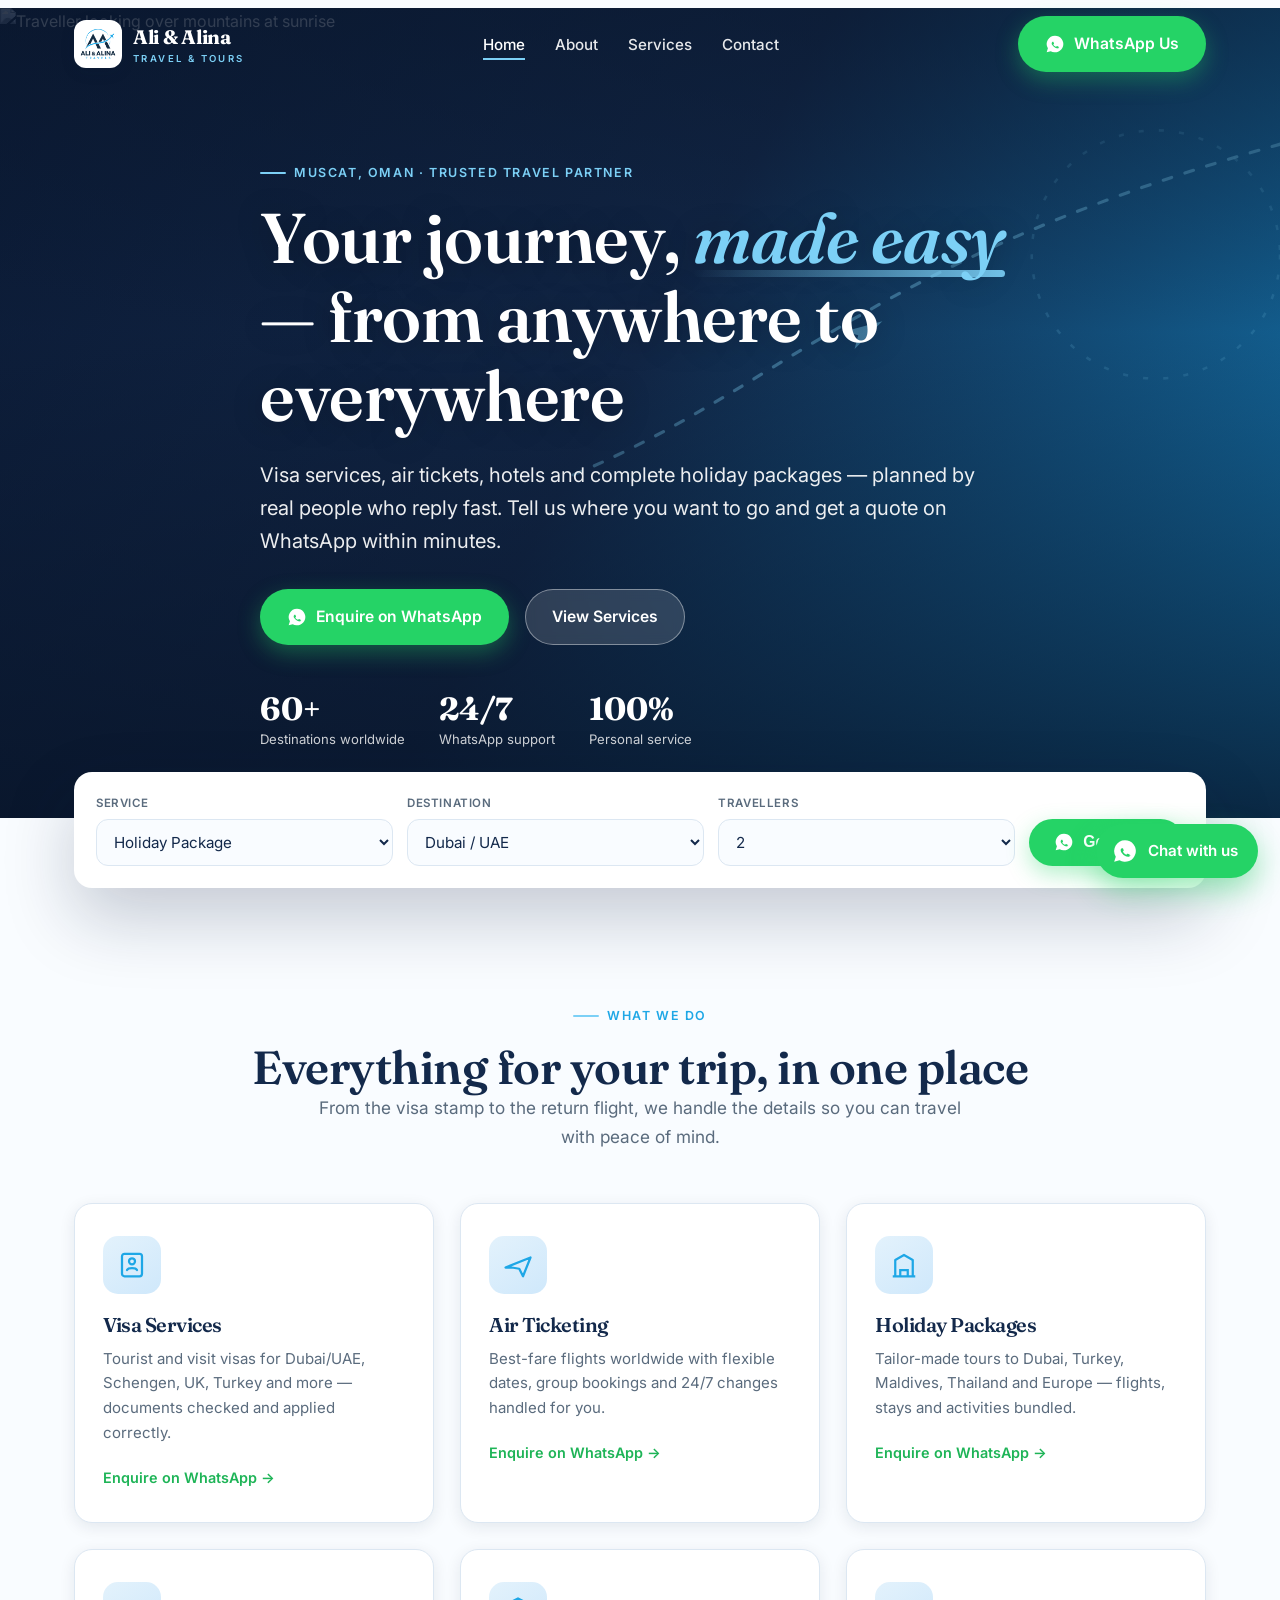
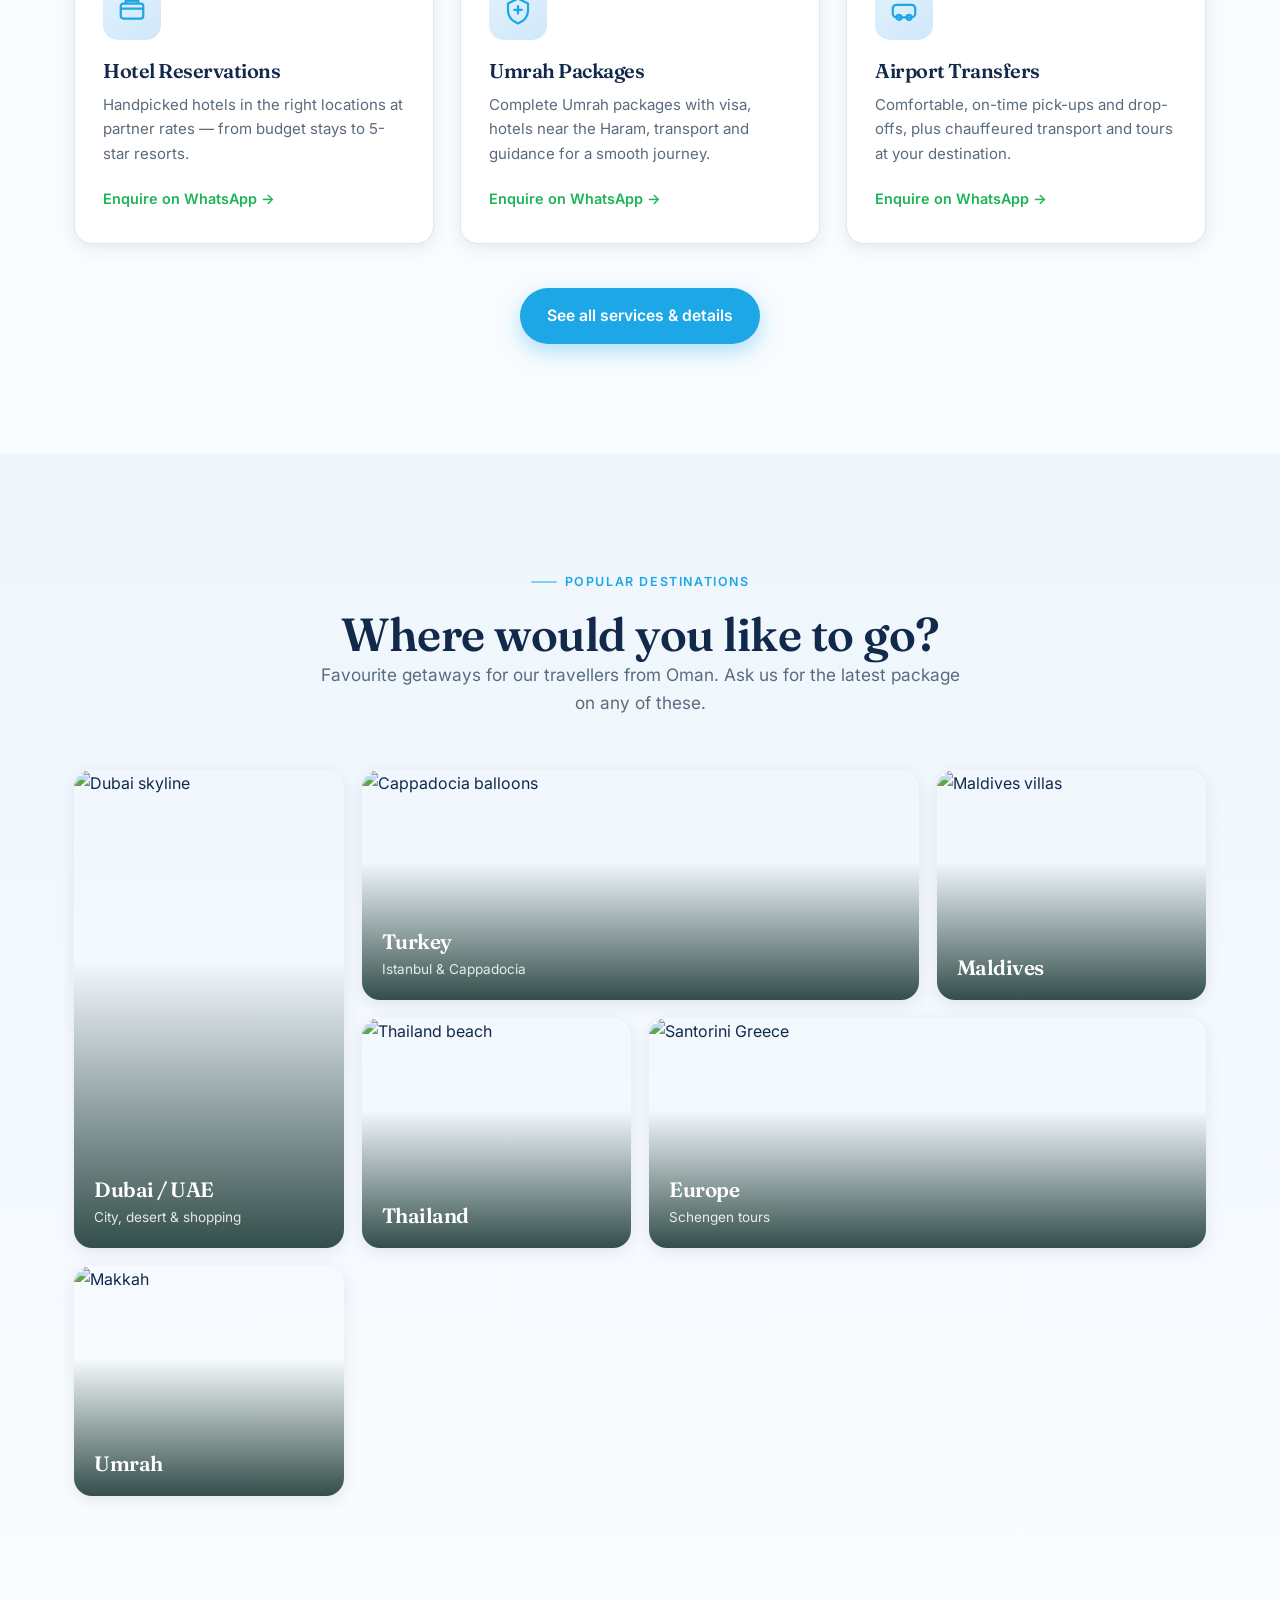
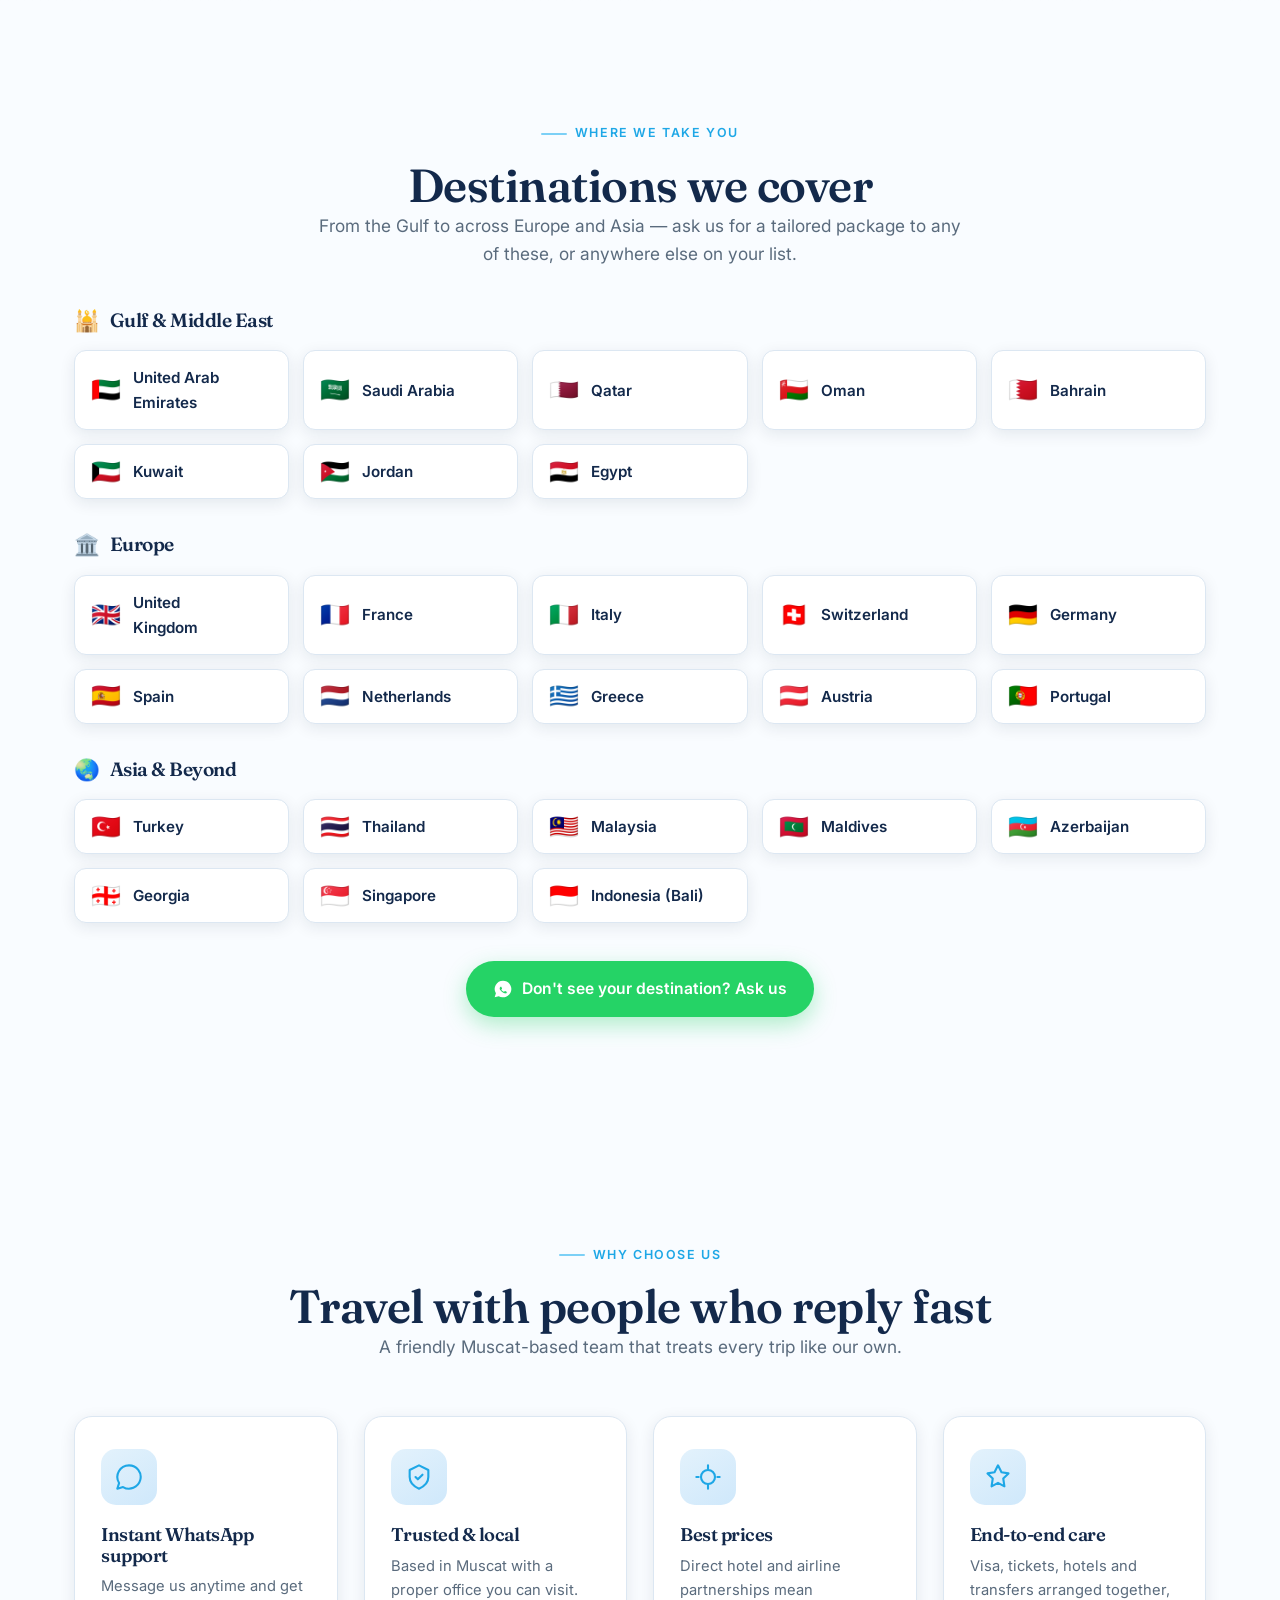
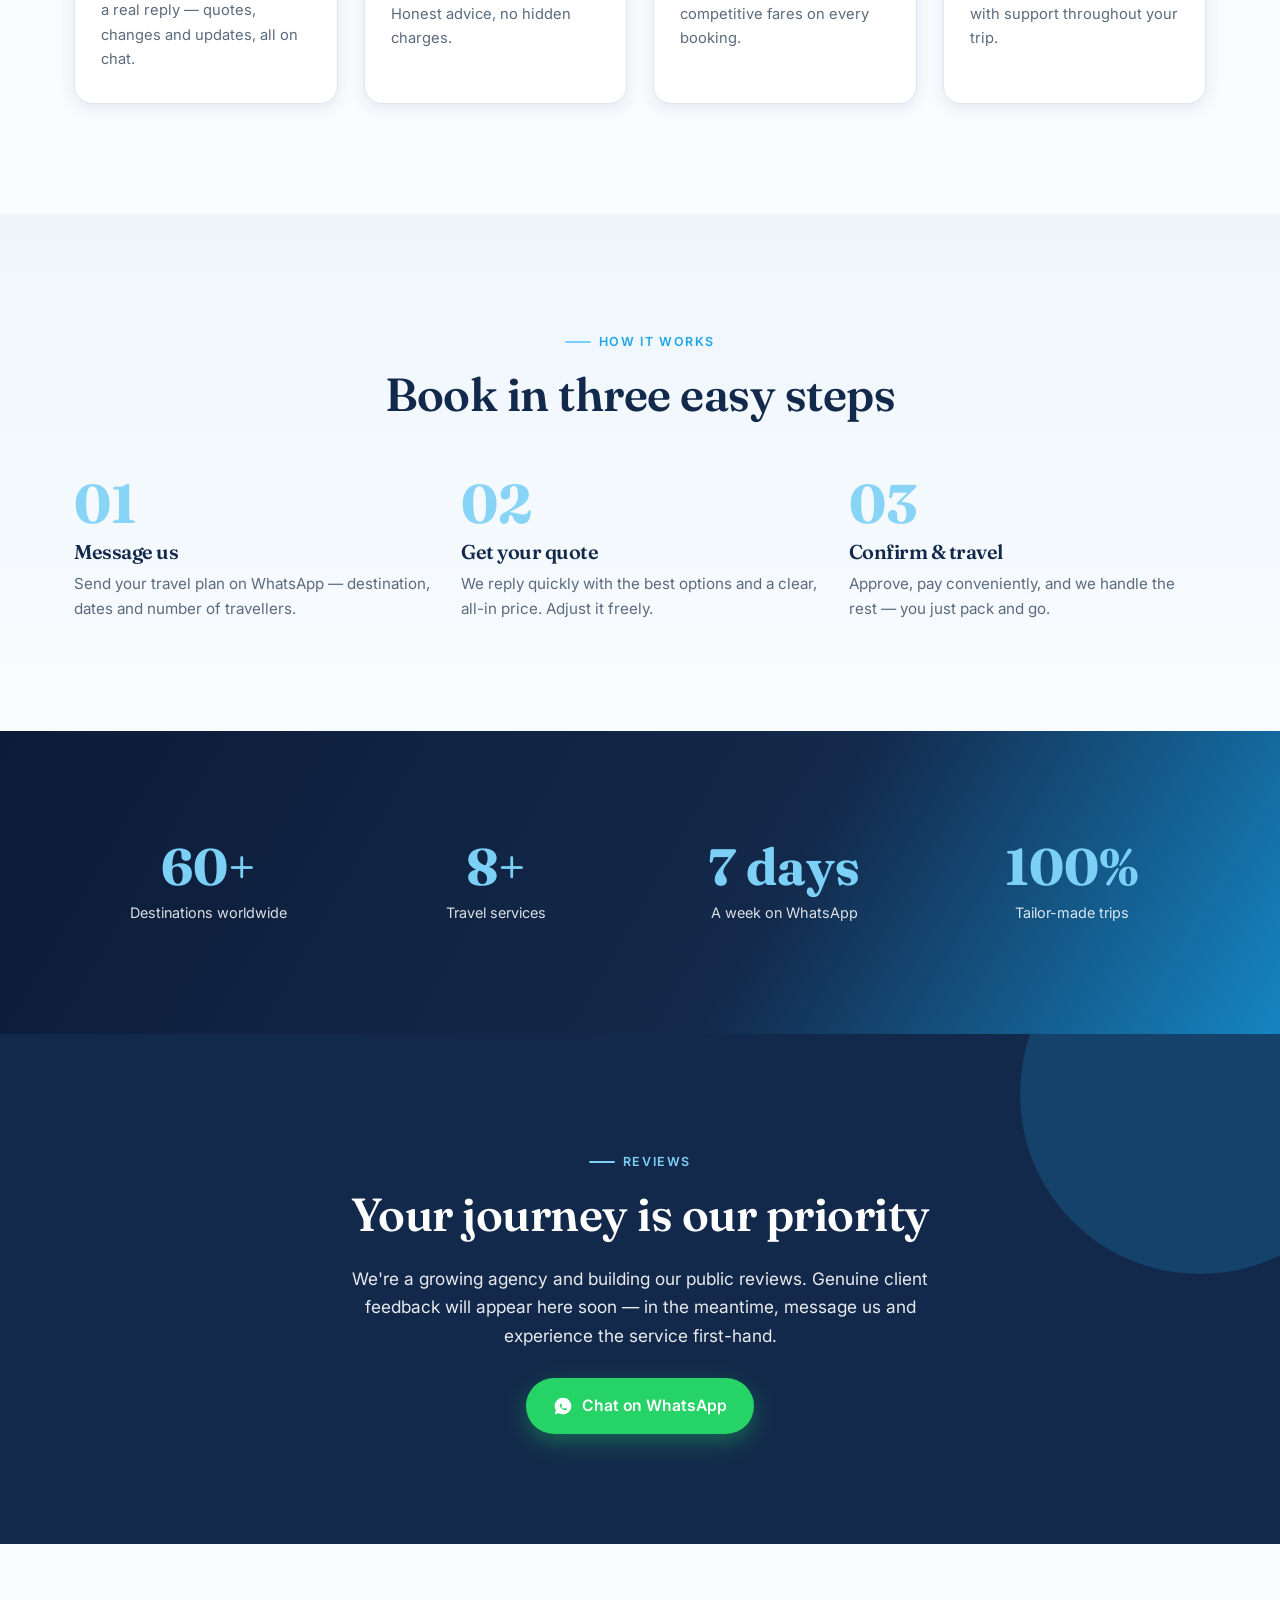
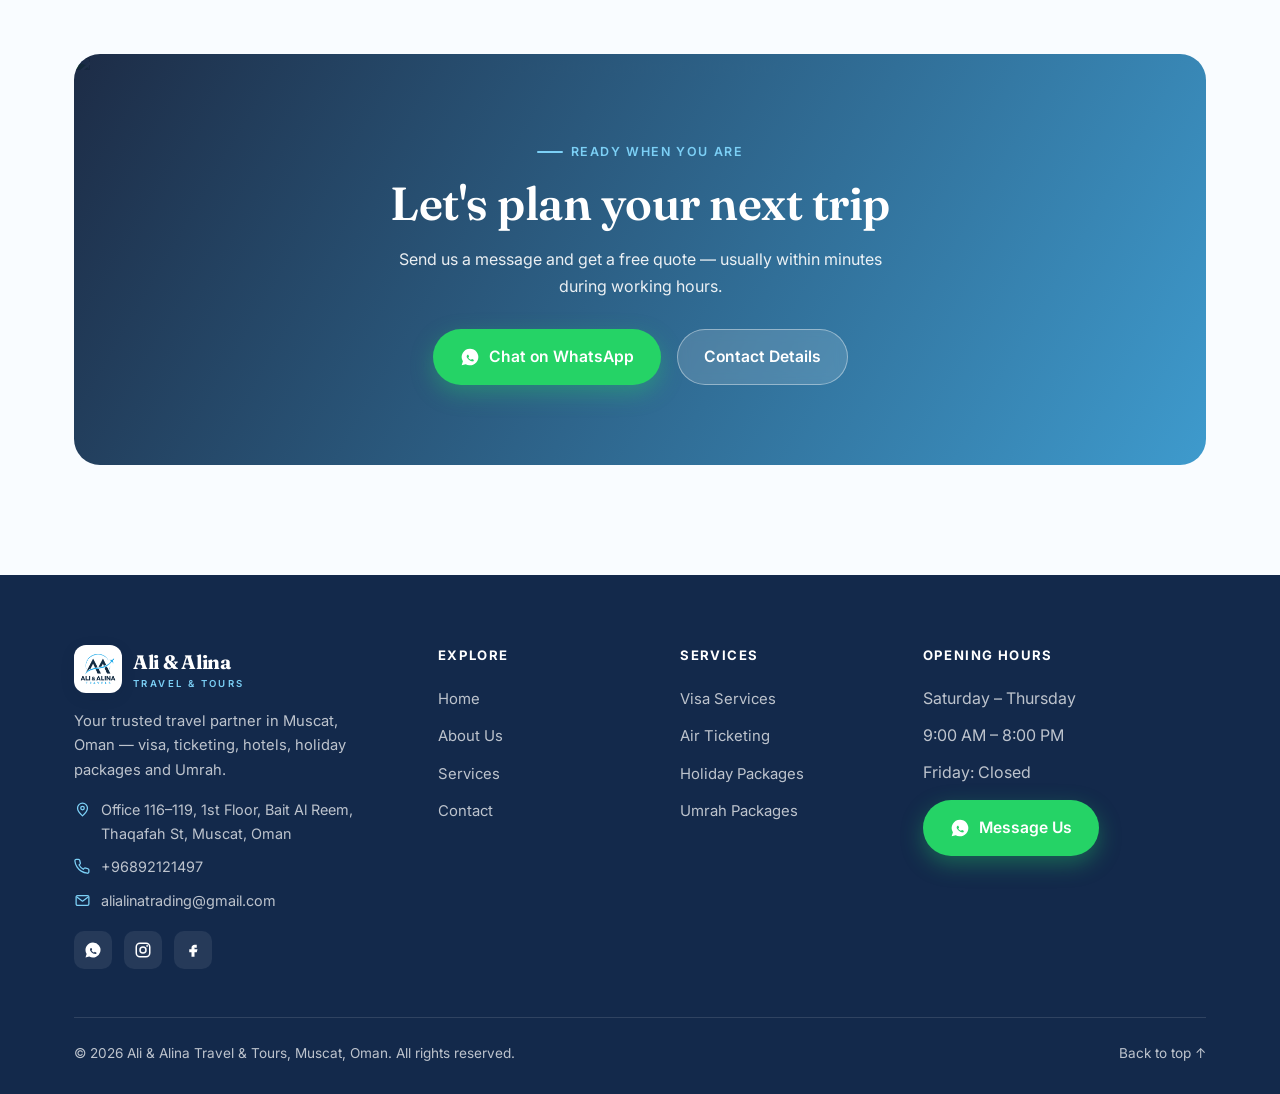
==== commit d2a60322: "Add all covered countries to destination selectors (home + contact) Group Gulf & Middle East, Europe" ====
--- a/index.html
+++ b/index.html
@@ -82,7 +82,12 @@
       </div>
       <div class="field">
         <label for="s-dest">Destination</label>
-        <select id="s-dest"><option>Dubai / UAE</option><option>Turkey</option><option>Maldives</option><option>Thailand</option><option>Europe (Schengen)</option><option>Saudi Arabia</option><option>Azerbaijan</option><option>Other</option></select>
+        <select id="s-dest">
+          <optgroup label="Gulf &amp; Middle East"><option>Dubai / UAE</option><option>Saudi Arabia</option><option>Qatar</option><option>Oman</option><option>Bahrain</option><option>Kuwait</option><option>Jordan</option><option>Egypt</option></optgroup>
+          <optgroup label="Europe"><option>United Kingdom</option><option>France</option><option>Italy</option><option>Switzerland</option><option>Germany</option><option>Spain</option><option>Netherlands</option><option>Greece</option><option>Austria</option><option>Portugal</option></optgroup>
+          <optgroup label="Asia &amp; Beyond"><option>Turkey</option><option>Thailand</option><option>Malaysia</option><option>Maldives</option><option>Azerbaijan</option><option>Georgia</option><option>Singapore</option><option>Indonesia (Bali)</option></optgroup>
+          <option>Umrah (Saudi Arabia)</option><option>Other / Not sure</option>
+        </select>
       </div>
       <div class="field">
         <label for="s-people">Travellers</label>
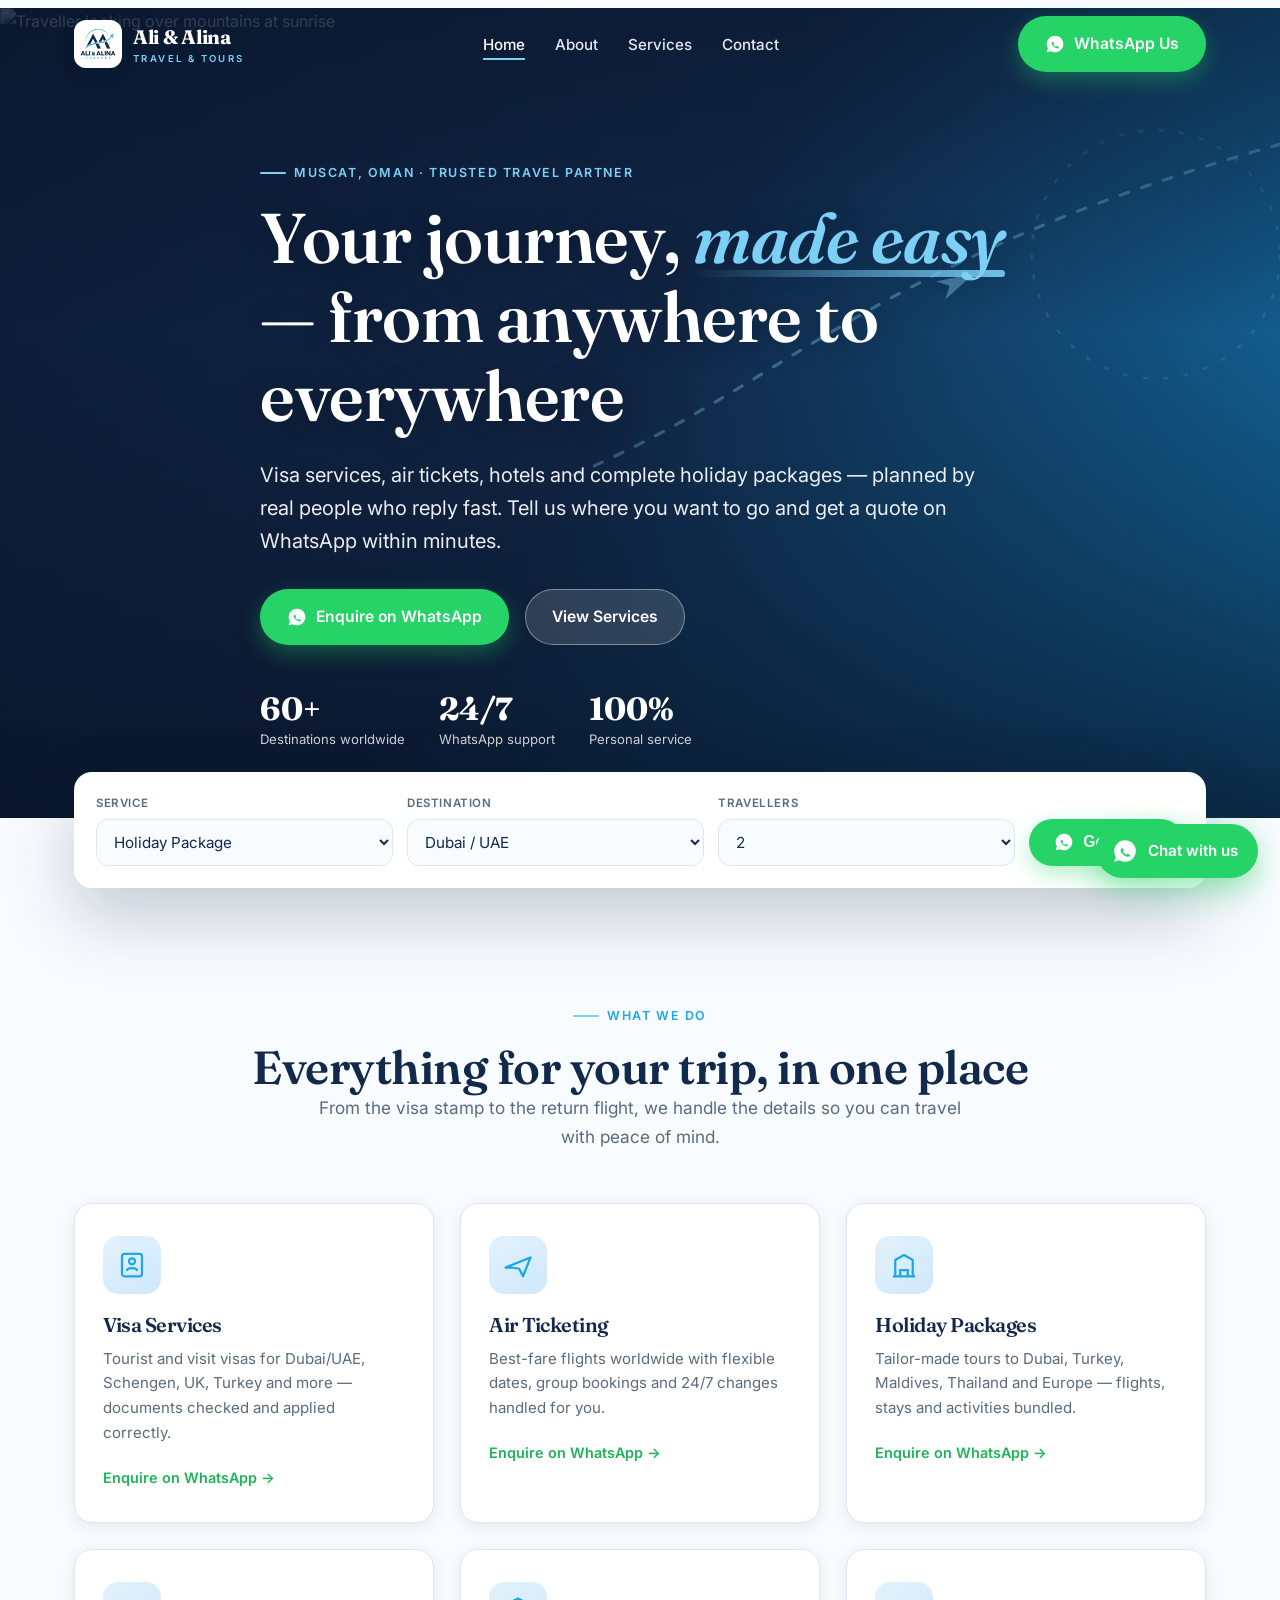
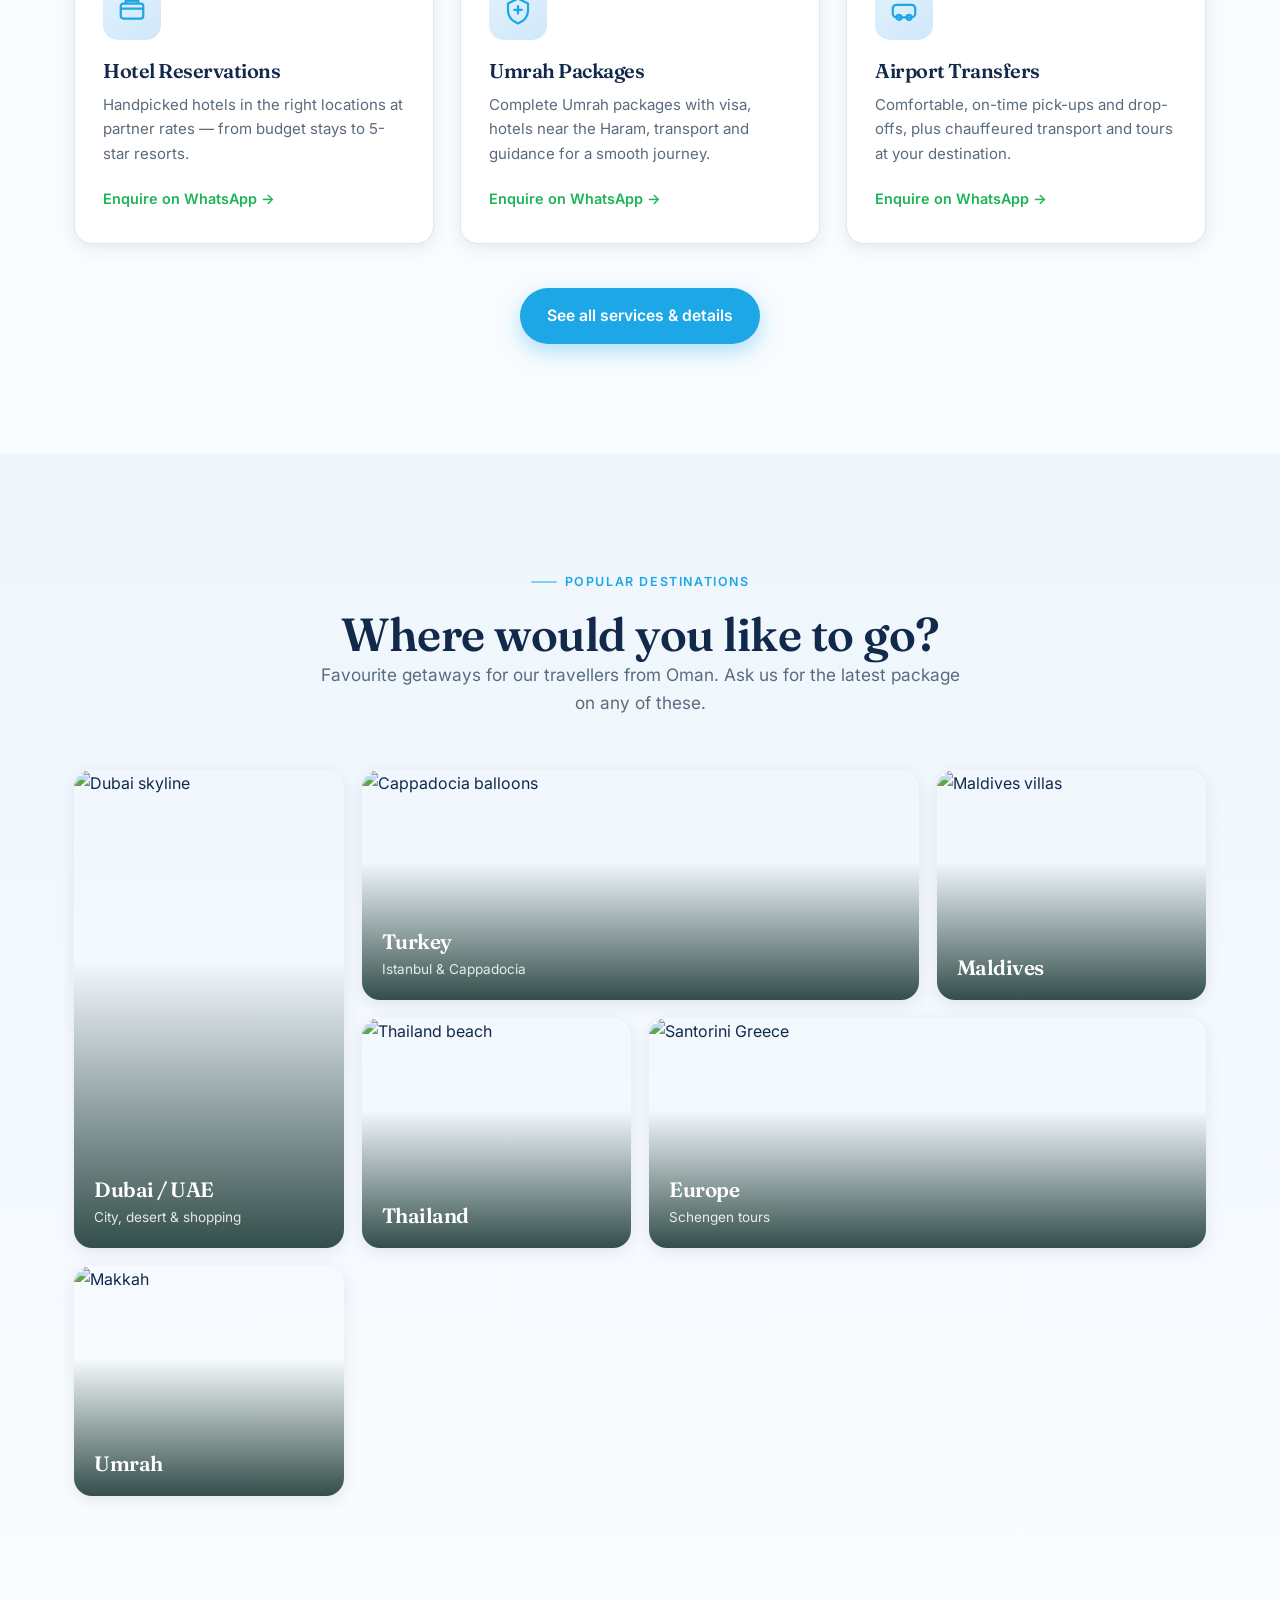
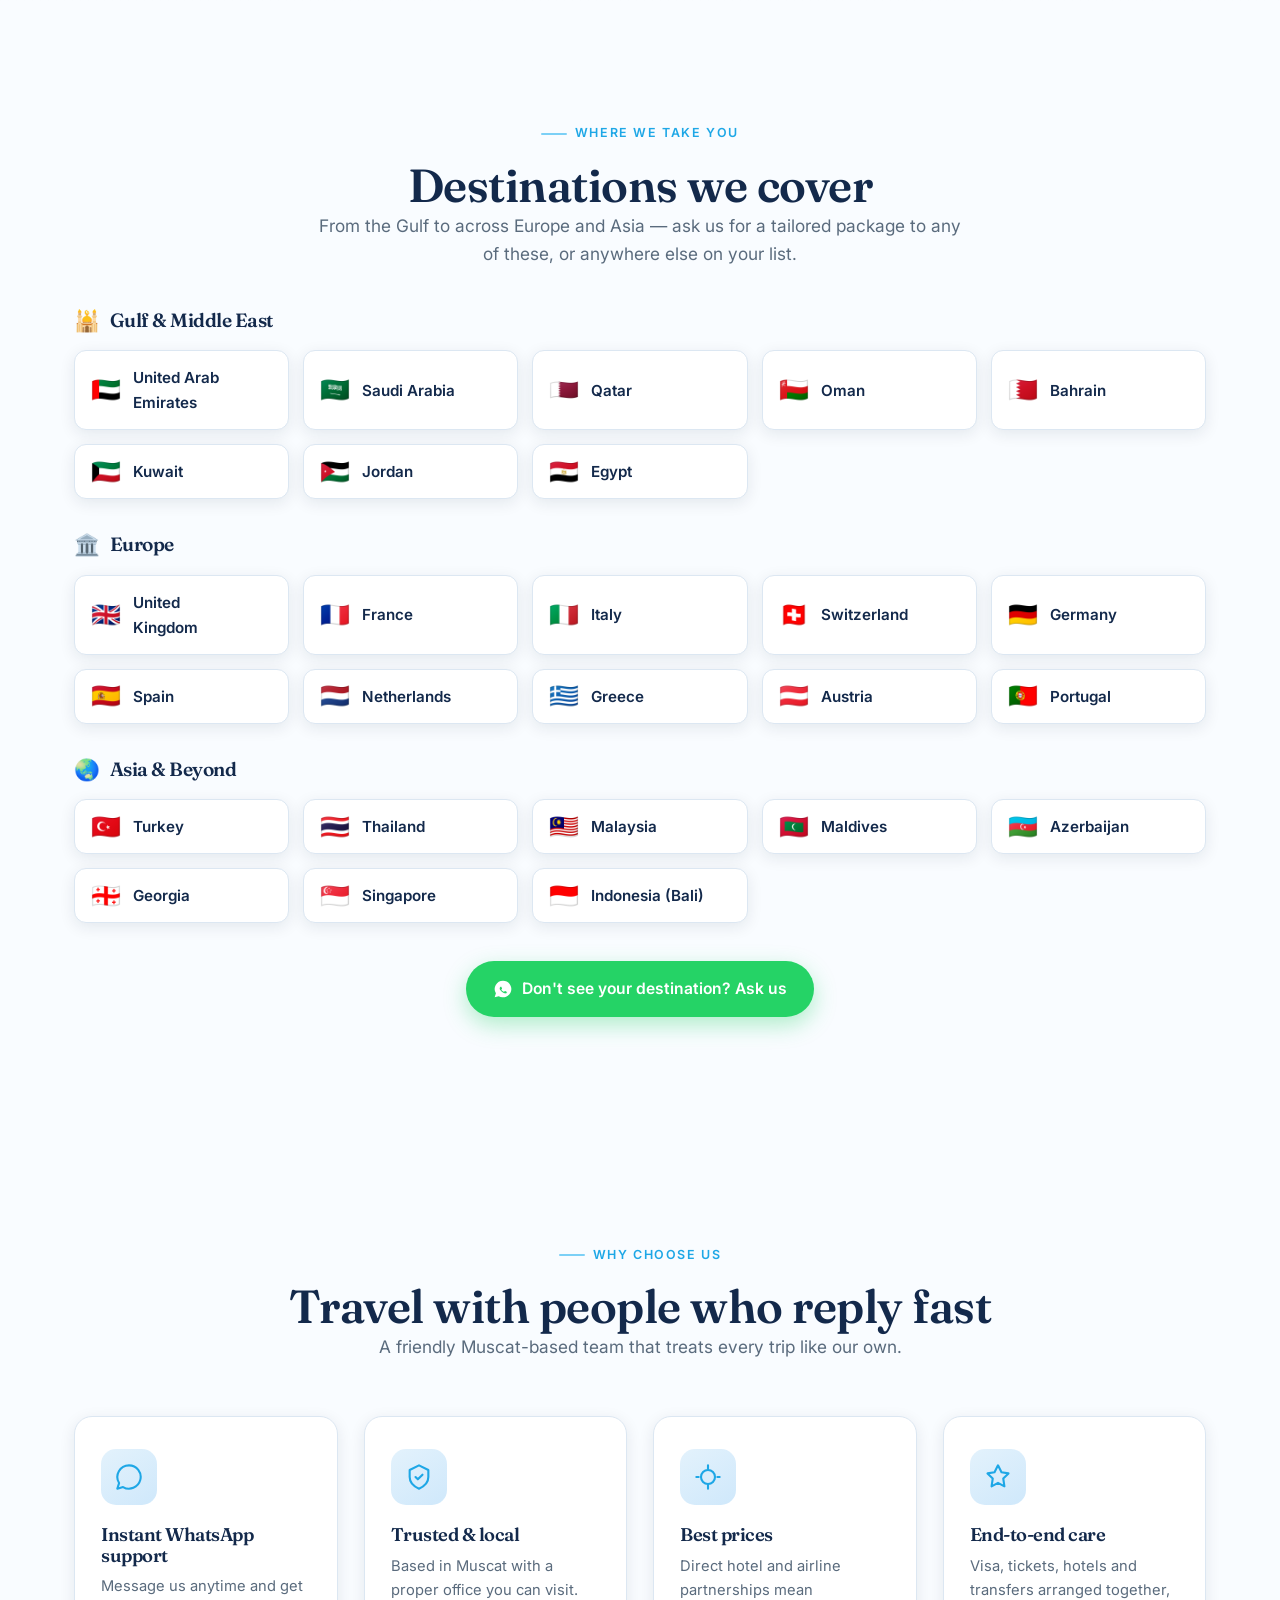
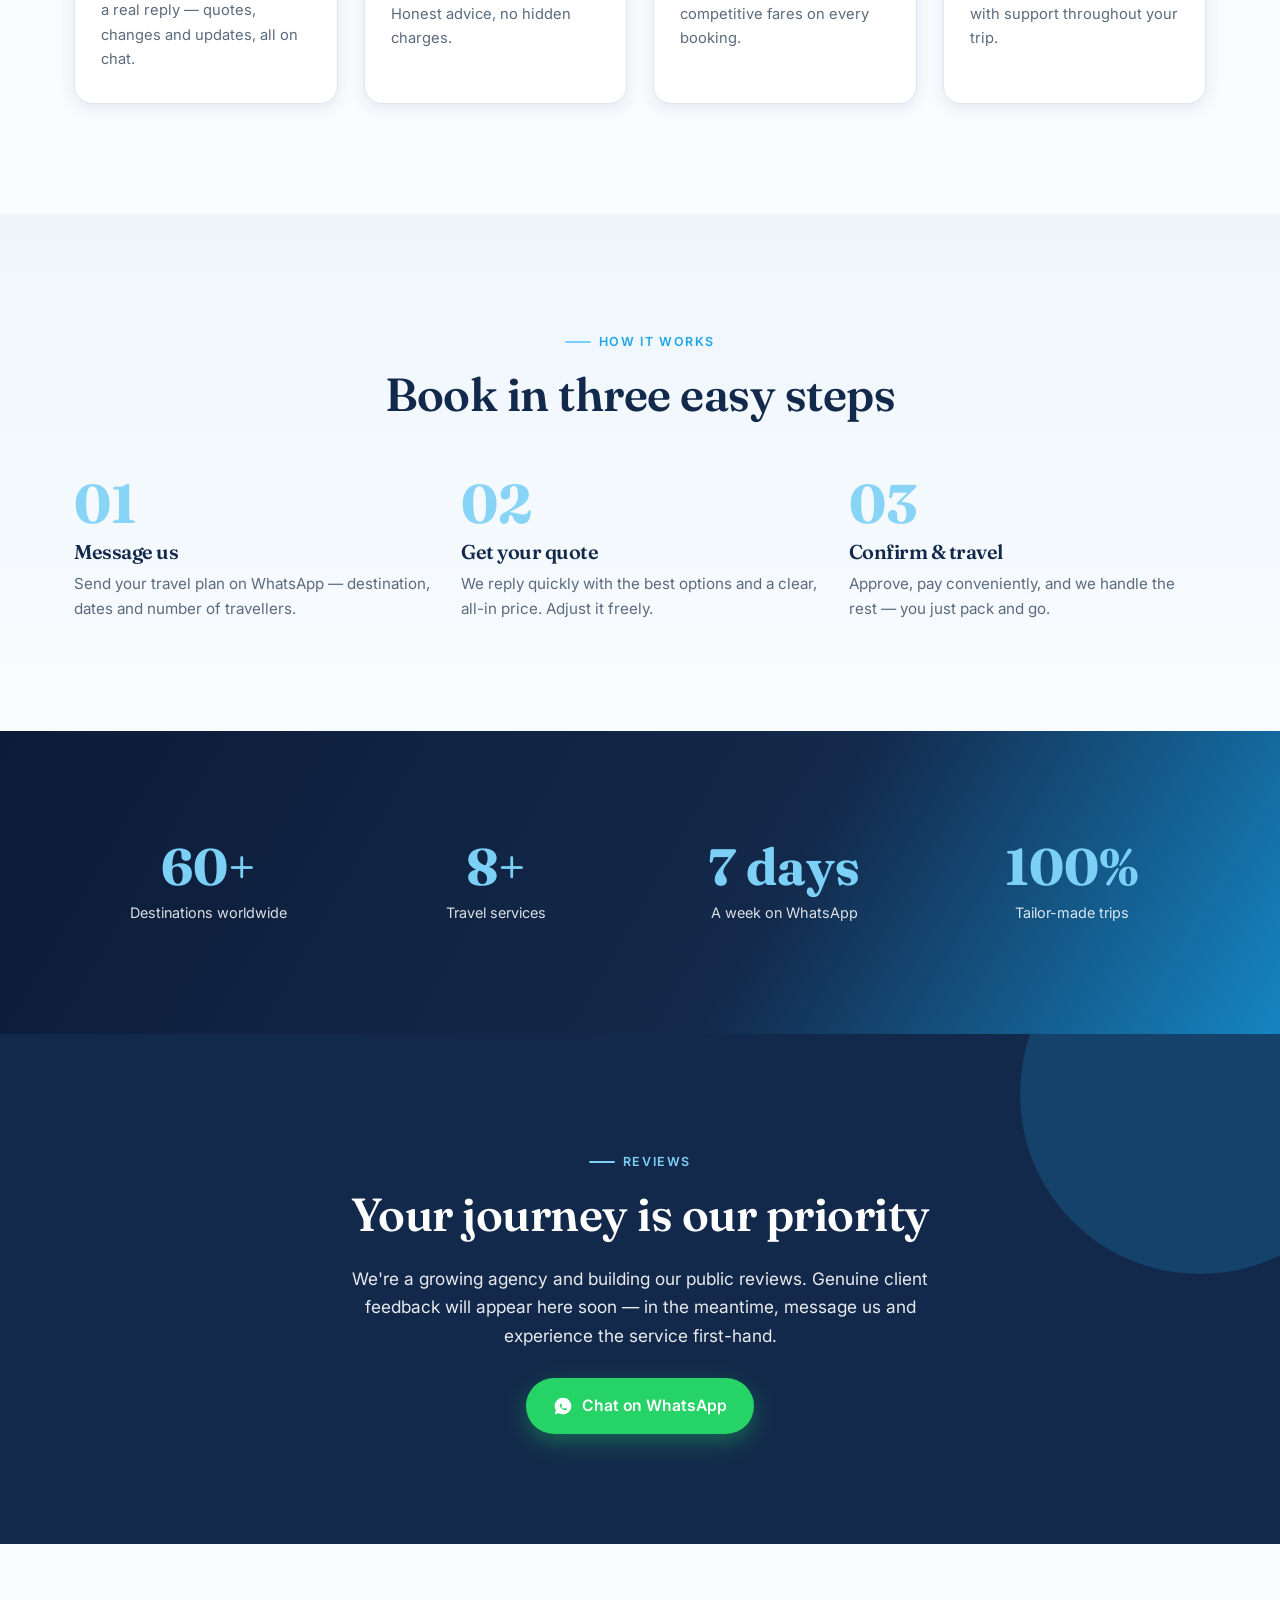
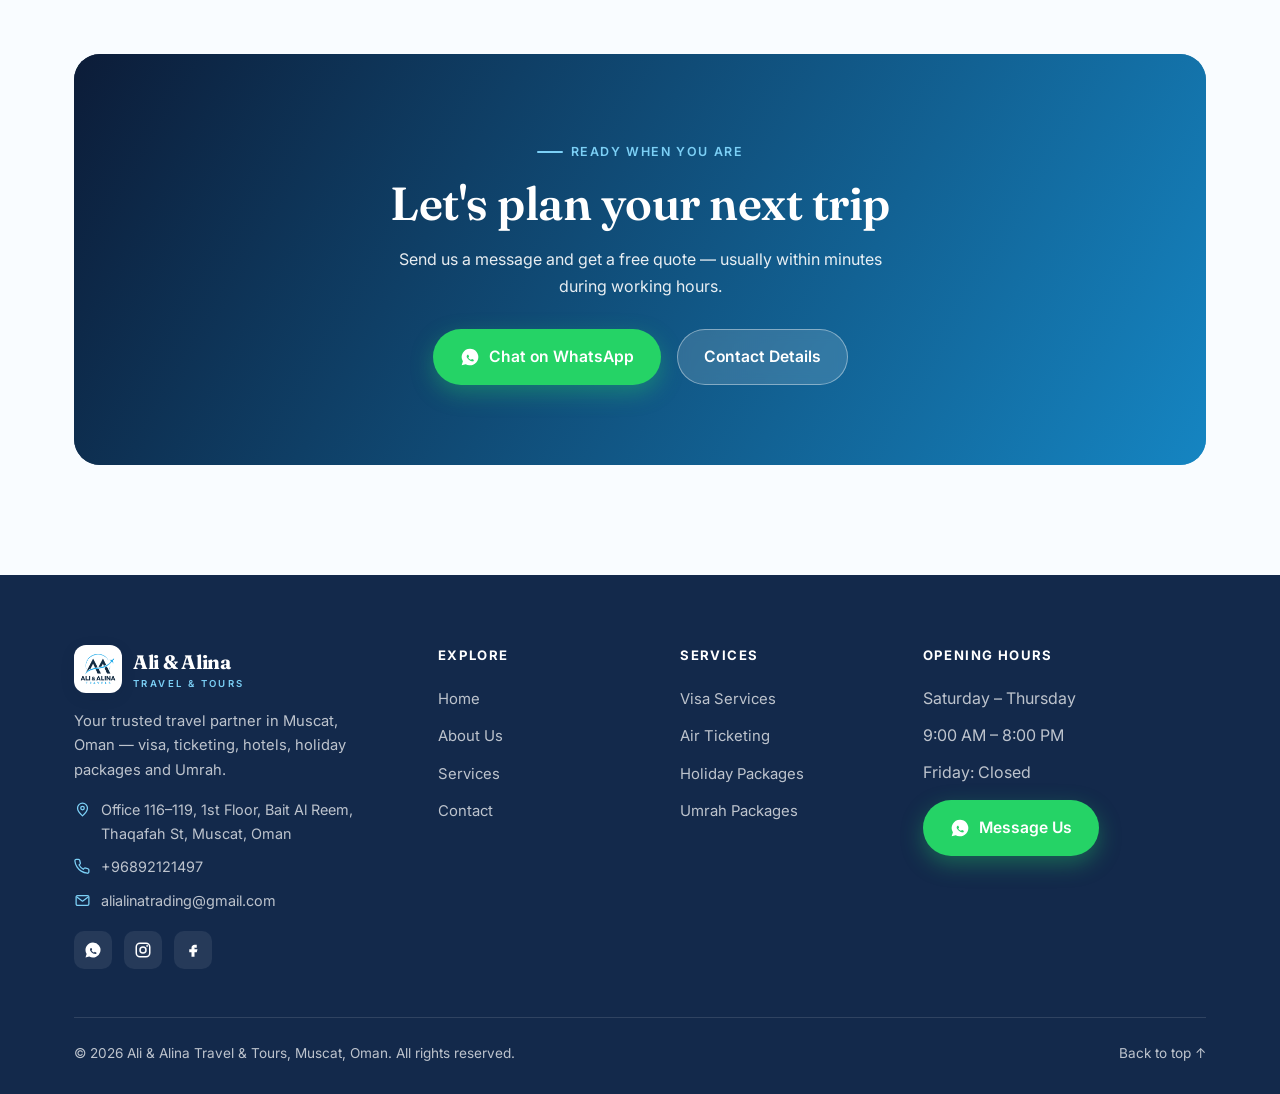
==== commit 1c4b8a5e: "Fix CTA band contrast (white text on white) with solid dark background Give .cta-band a navy->blue g" ====
--- a/index.html
+++ b/index.html
@@ -14,7 +14,7 @@
 <link rel="preconnect" href="https://fonts.googleapis.com">
 <link rel="preconnect" href="https://fonts.gstatic.com" crossorigin>
 <link href="https://fonts.googleapis.com/css2?family=Fraunces:opsz,wght@9..144,500;9..144,600;9..144,700&family=Inter:wght@400;500;600;700&display=swap" rel="stylesheet">
-<link rel="stylesheet" href="assets/style.css?v=5">
+<link rel="stylesheet" href="assets/style.css?v=6">
 </head>
 <body id="top">
 
@@ -333,6 +333,6 @@
   <span class="txt">Chat with us</span>
 </a>
 
-<script src="assets/main.js?v=5"></script>
+<script src="assets/main.js?v=6"></script>
 </body>
 </html>
--- a/assets/style.css
+++ b/assets/style.css
@@ -188,7 +188,7 @@
 .stats .lbl{font-size:.9rem;color:rgba(255,255,255,.85);margin-top:8px;}
 
 /* CTA band */
-.cta-band{position:relative;border-radius:26px;overflow:hidden;color:#fff;padding:clamp(48px,7vw,80px);text-align:center;}
+.cta-band{position:relative;border-radius:26px;overflow:hidden;color:#fff;padding:clamp(48px,7vw,80px);text-align:center;background:linear-gradient(120deg,var(--navy-dark),var(--sky-dark));}
 .cta-band-bg{position:absolute;inset:0;z-index:-2;}
 .cta-band-bg img{width:100%;height:100%;object-fit:cover;}
 .cta-band::after{content:"";position:absolute;inset:0;z-index:-1;background:linear-gradient(120deg,rgba(12,28,56,.93),rgba(21,133,194,.82));}
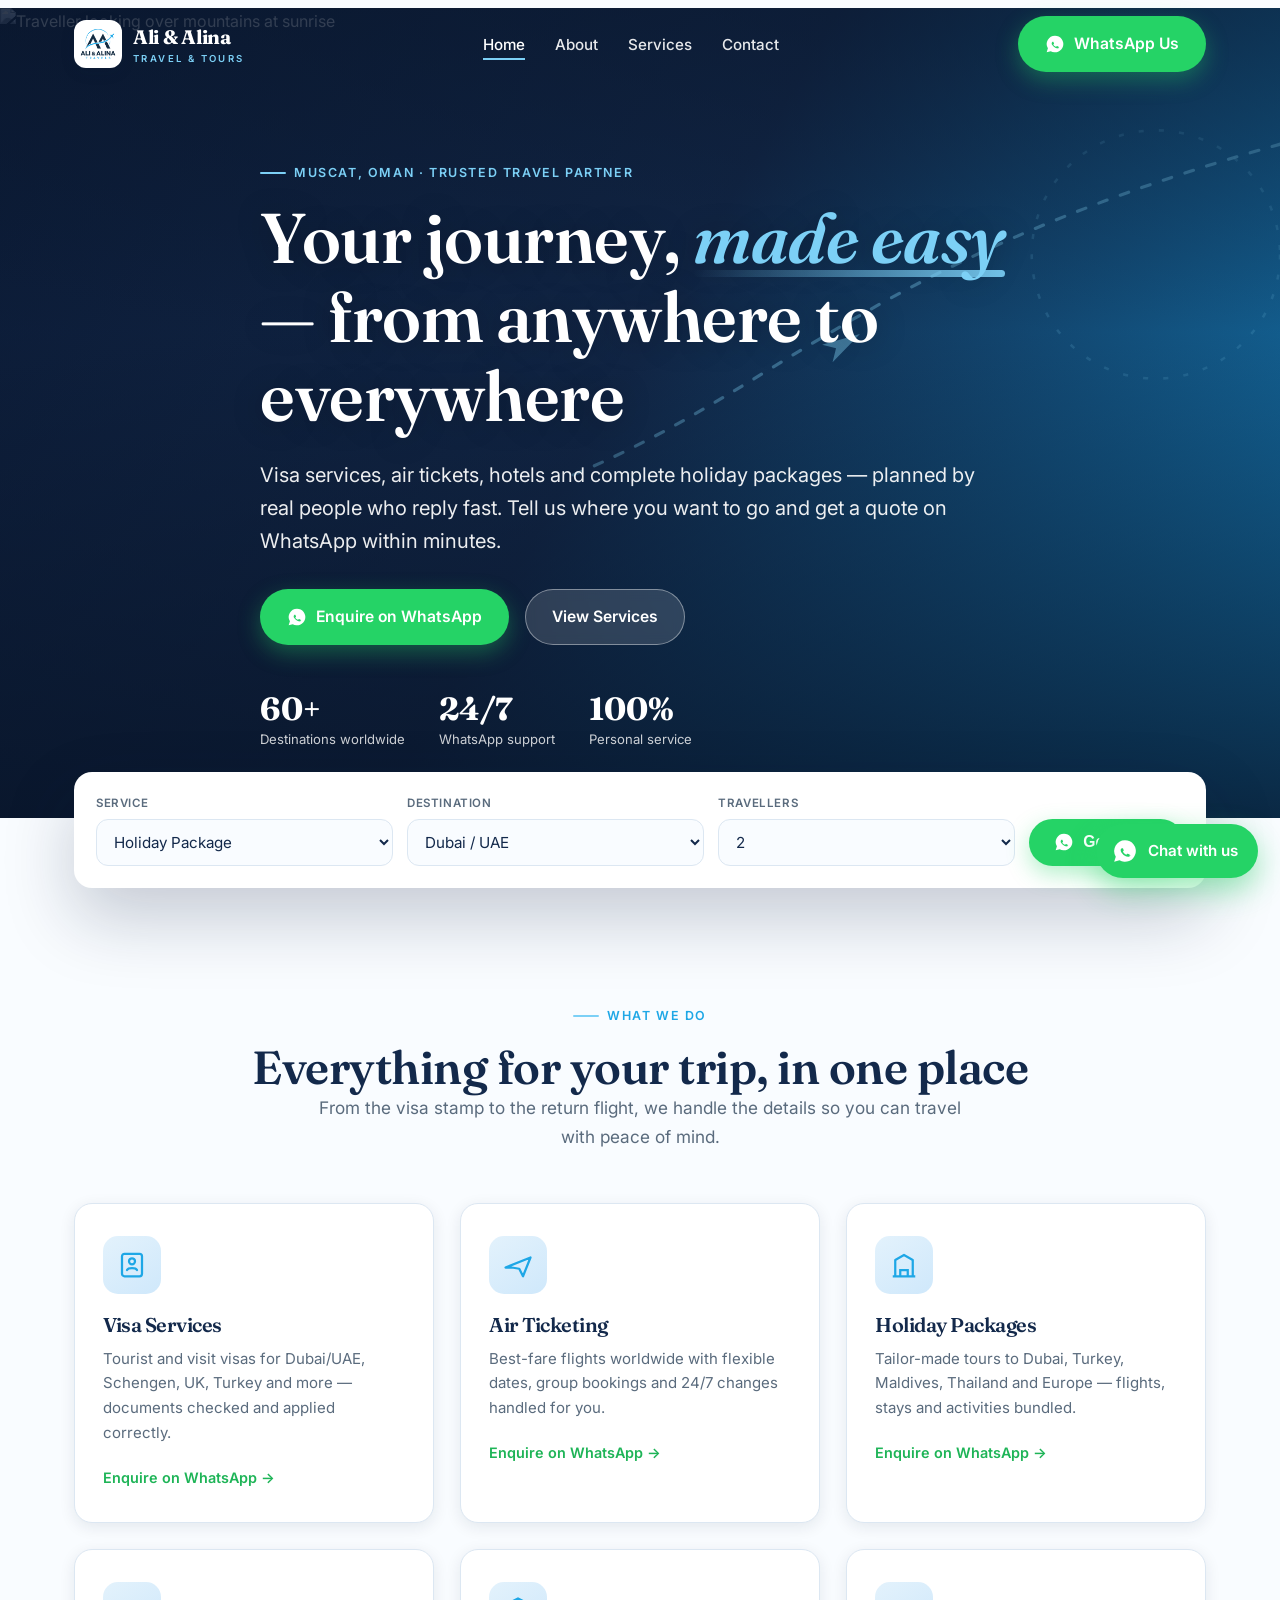
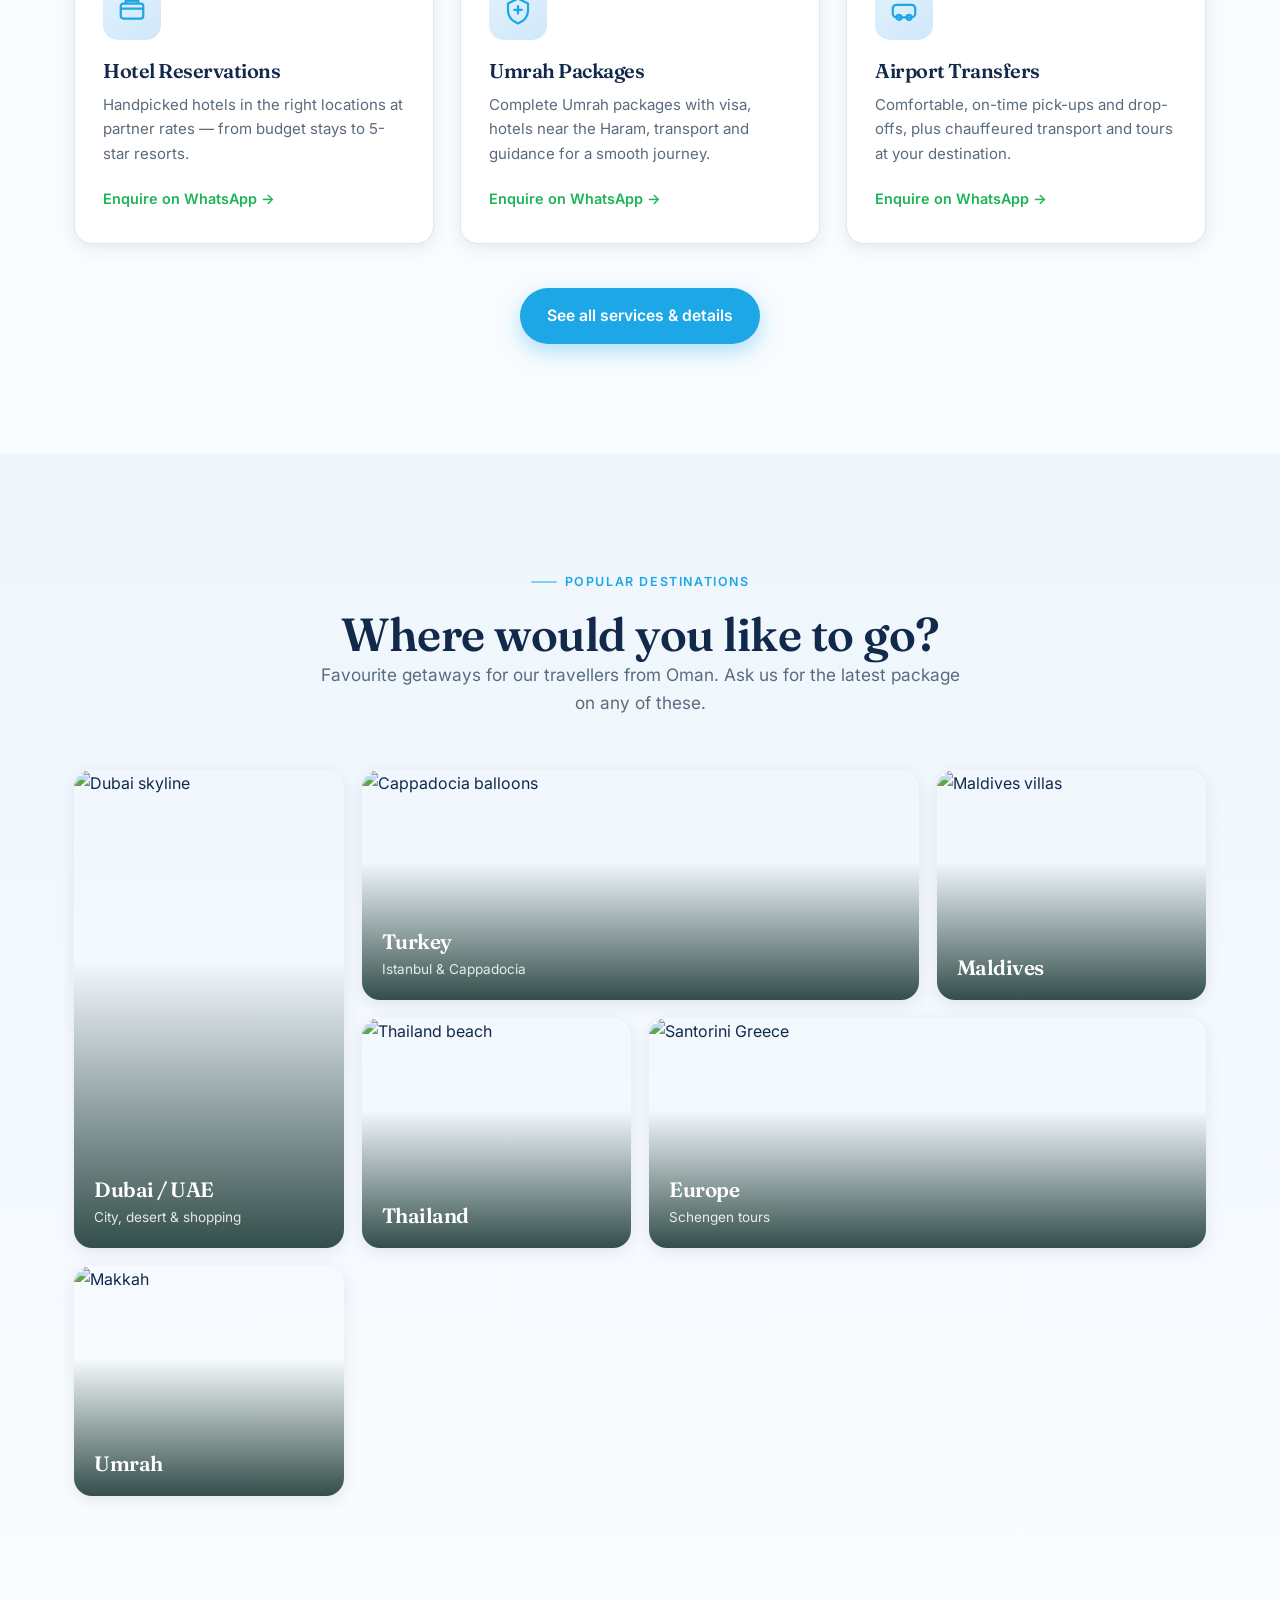
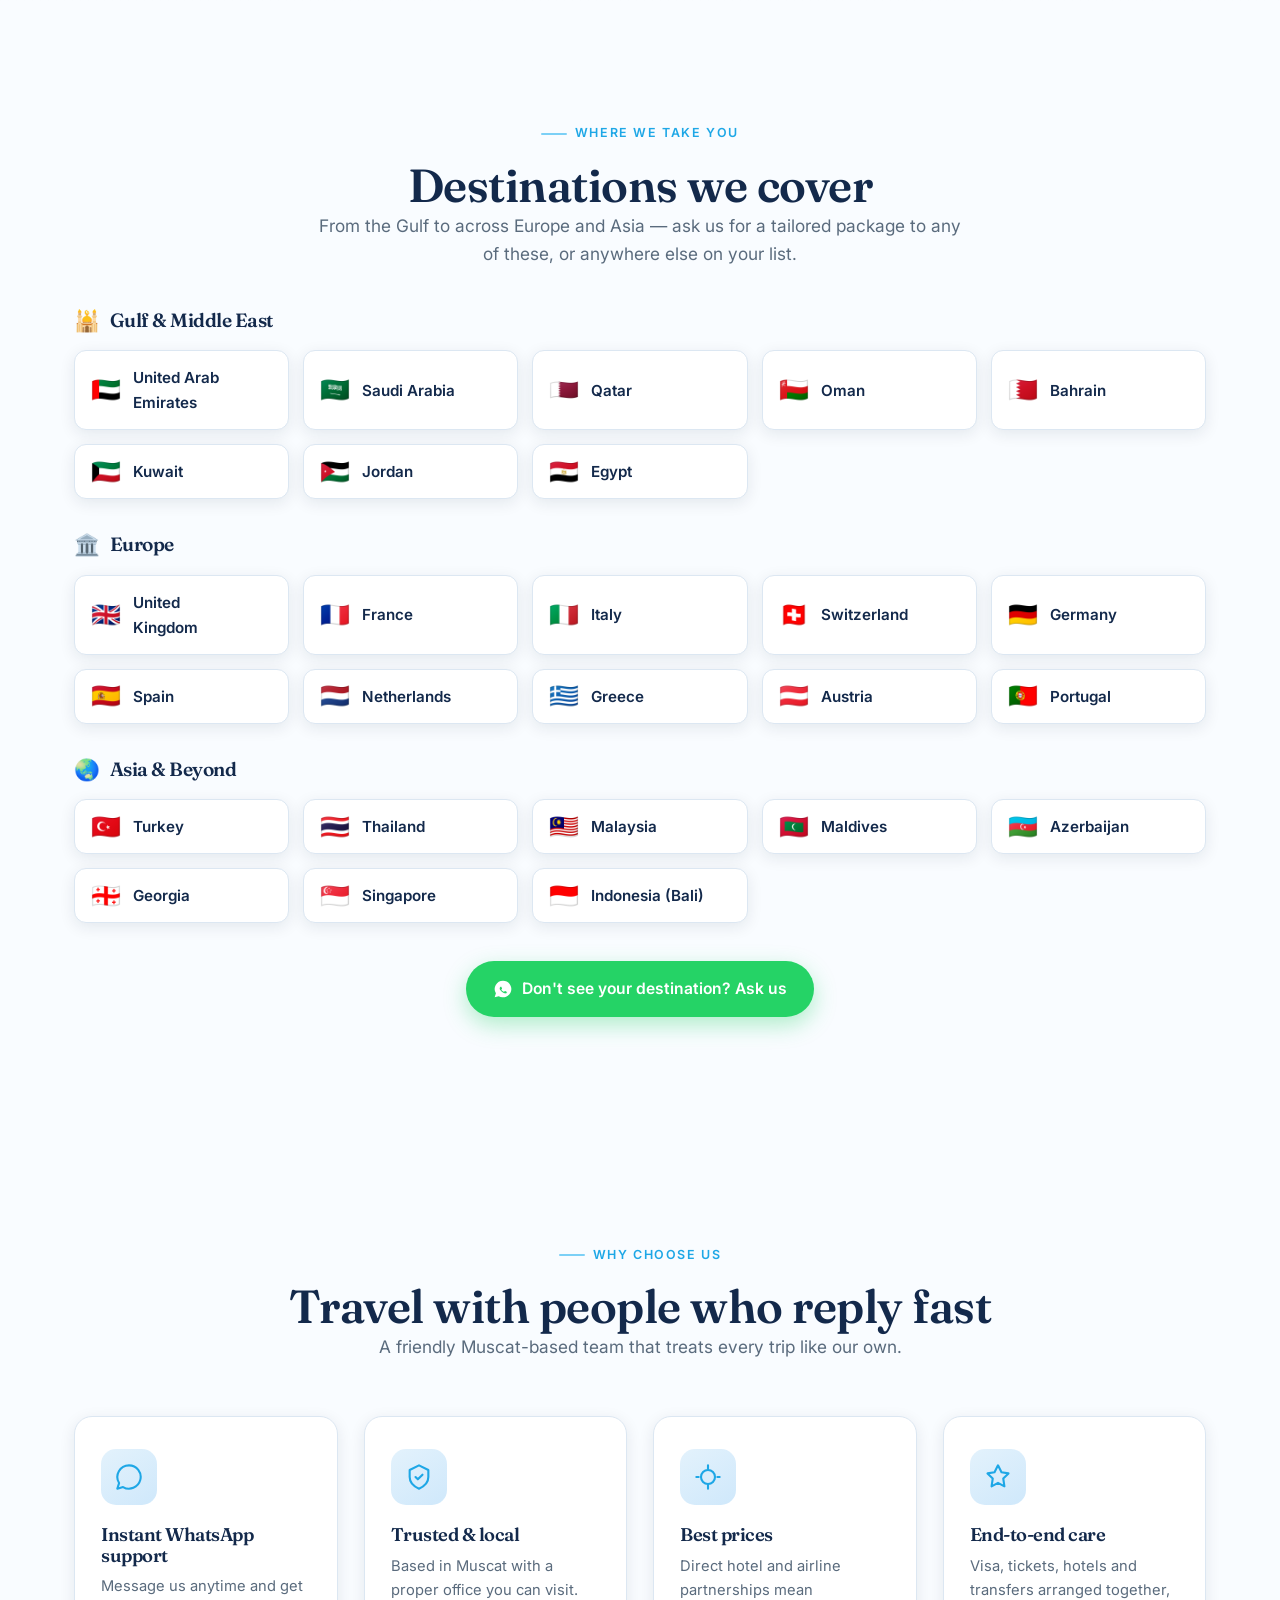
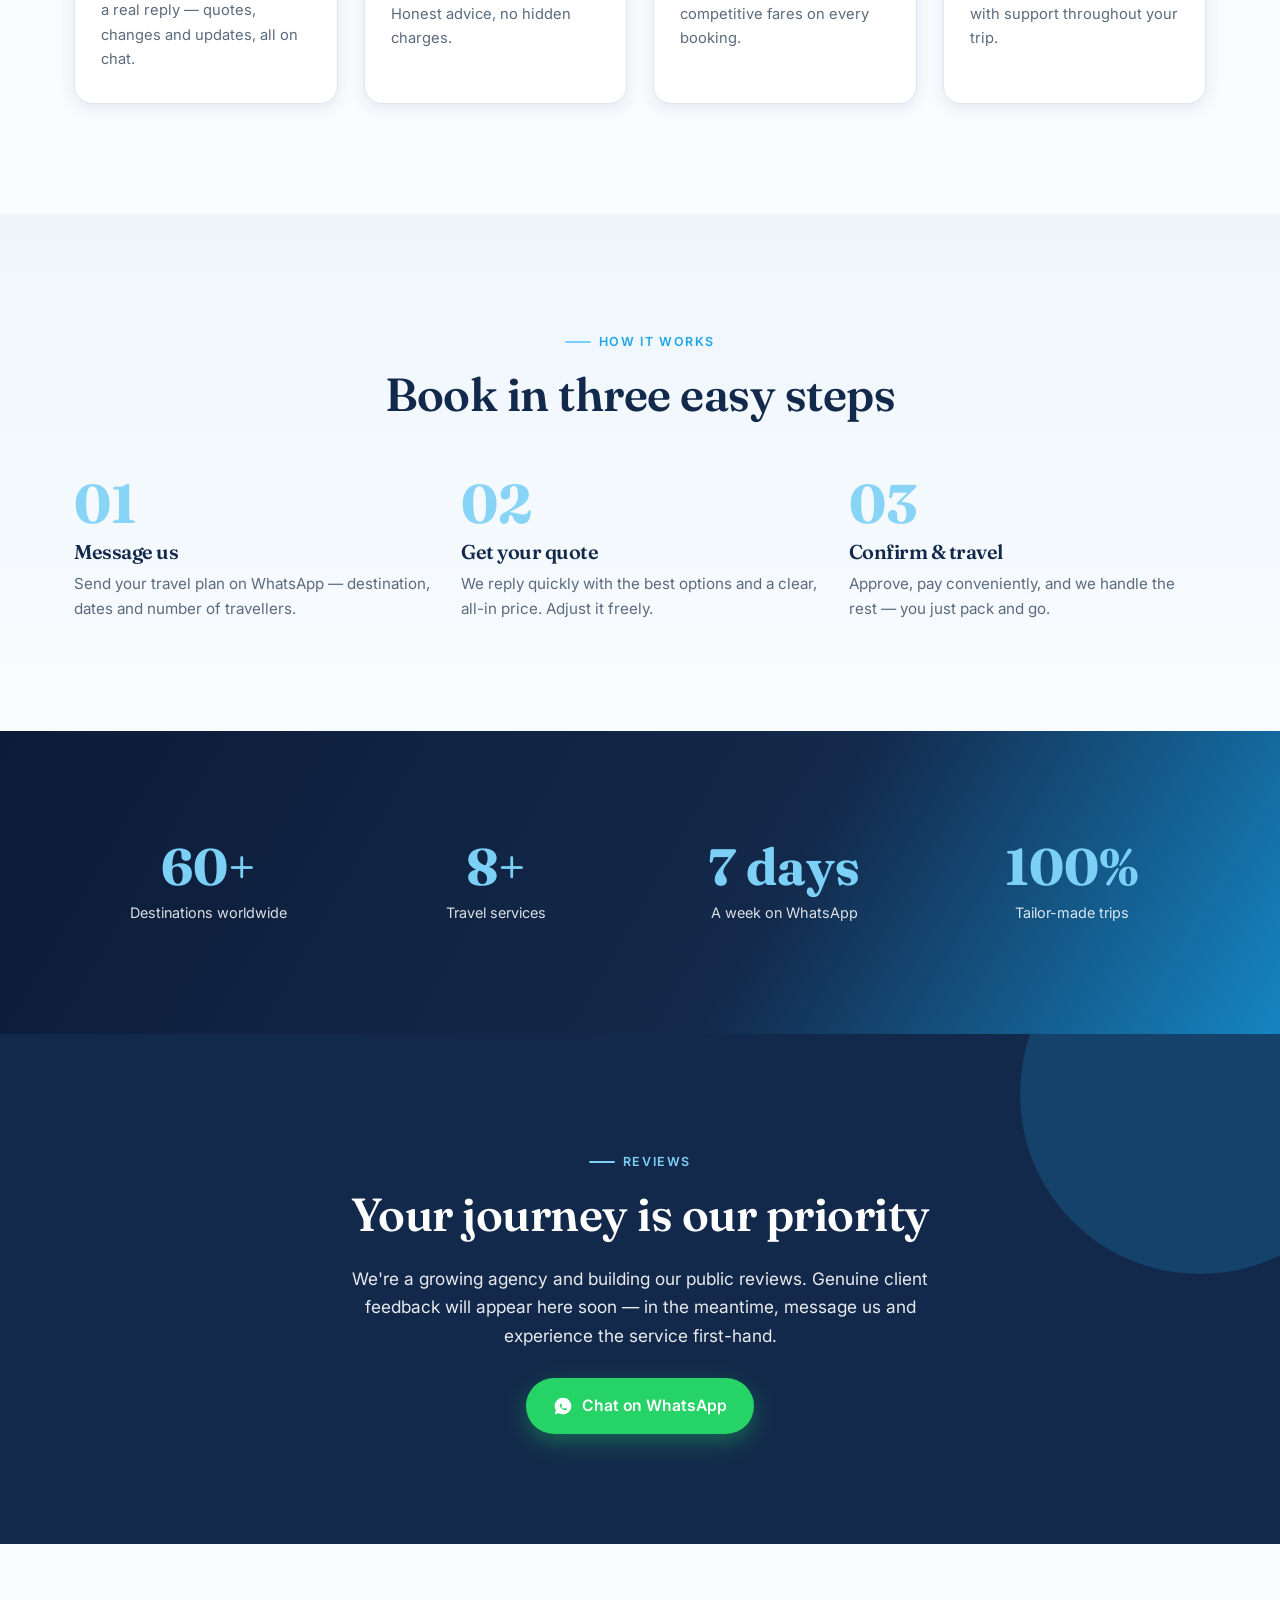
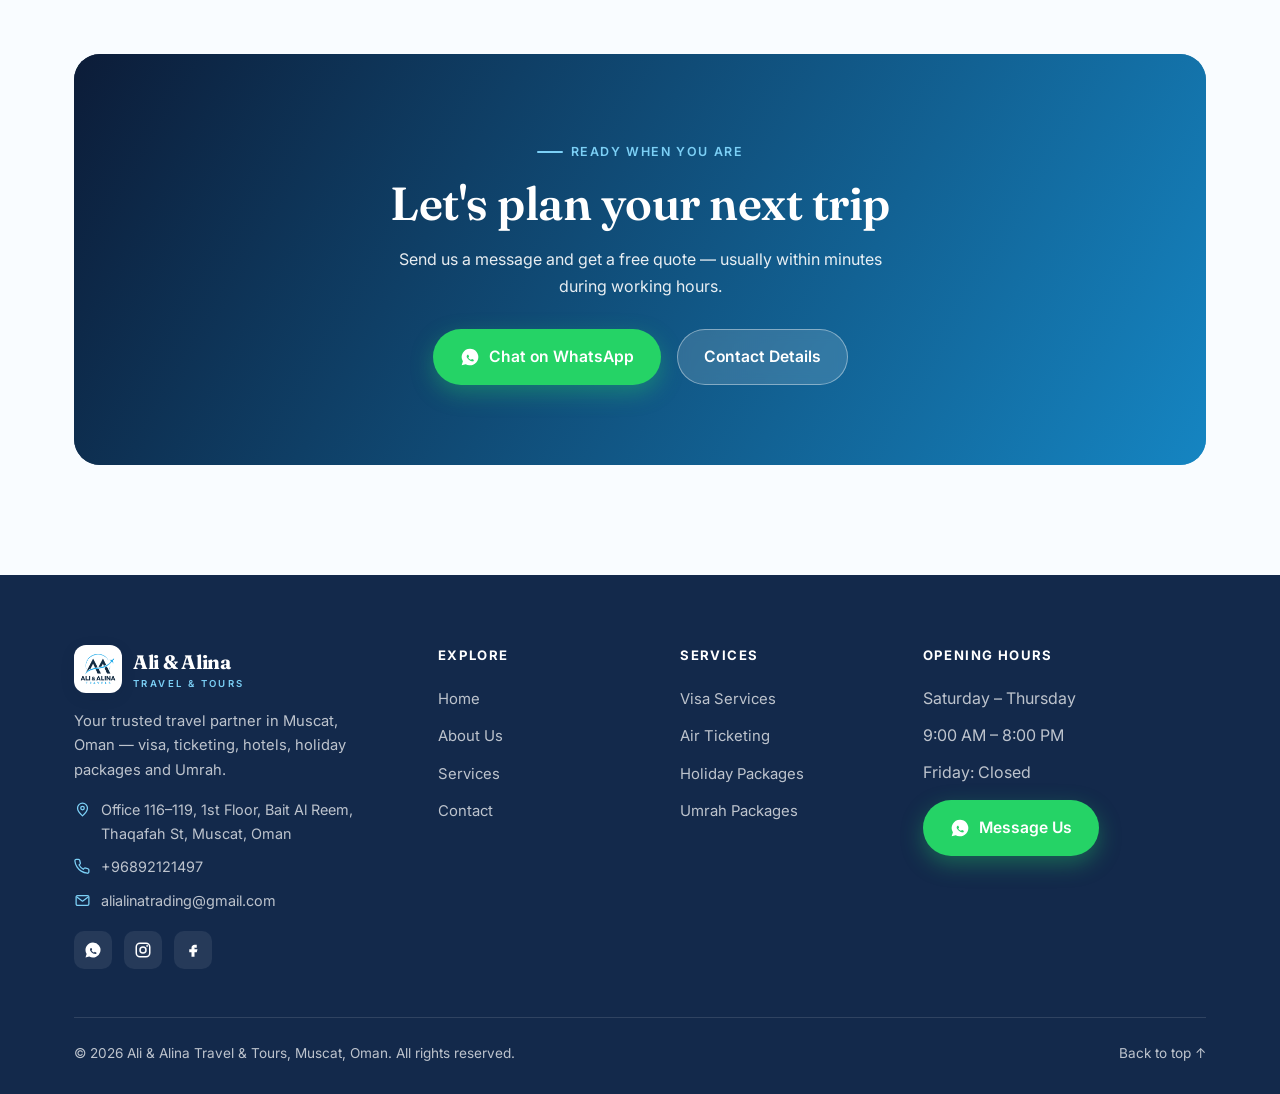
==== commit 470dc380: "Add Google Tag Manager (GTM-M734NXF7) to all pages Head script high in <head> and noscript iframe ri" ====
--- a/index.html
+++ b/index.html
@@ -2,6 +2,13 @@
 <html lang="en">
 <head>
 <meta charset="UTF-8">
+<!-- Google Tag Manager -->
+<script>(function(w,d,s,l,i){w[l]=w[l]||[];w[l].push({'gtm.start':
+new Date().getTime(),event:'gtm.js'});var f=d.getElementsByTagName(s)[0],
+j=d.createElement(s),dl=l!='dataLayer'?'&l='+l:'';j.async=true;j.src=
+'https://www.googletagmanager.com/gtm.js?id='+i+dl;f.parentNode.insertBefore(j,f);
+})(window,document,'script','dataLayer','GTM-M734NXF7');</script>
+<!-- End Google Tag Manager -->
 <meta name="viewport" content="width=device-width, initial-scale=1.0">
 <title>Ali &amp; Alina Travel &amp; Tours | Visa, Tickets &amp; Holiday Packages in Muscat, Oman</title>
 <meta name="description" content="Ali &amp; Alina Travel &amp; Tours in Muscat, Oman — visa services, air ticketing, holiday packages, hotel booking, Umrah and airport transfers. Message us on WhatsApp for a fast quote.">
@@ -17,6 +24,10 @@
 <link rel="stylesheet" href="assets/style.css?v=6">
 </head>
 <body id="top">
+<!-- Google Tag Manager (noscript) -->
+<noscript><iframe src="https://www.googletagmanager.com/ns.html?id=GTM-M734NXF7"
+height="0" width="0" style="display:none;visibility:hidden"></iframe></noscript>
+<!-- End Google Tag Manager (noscript) -->
 
 <!-- HEADER -->
 <header id="site-header">
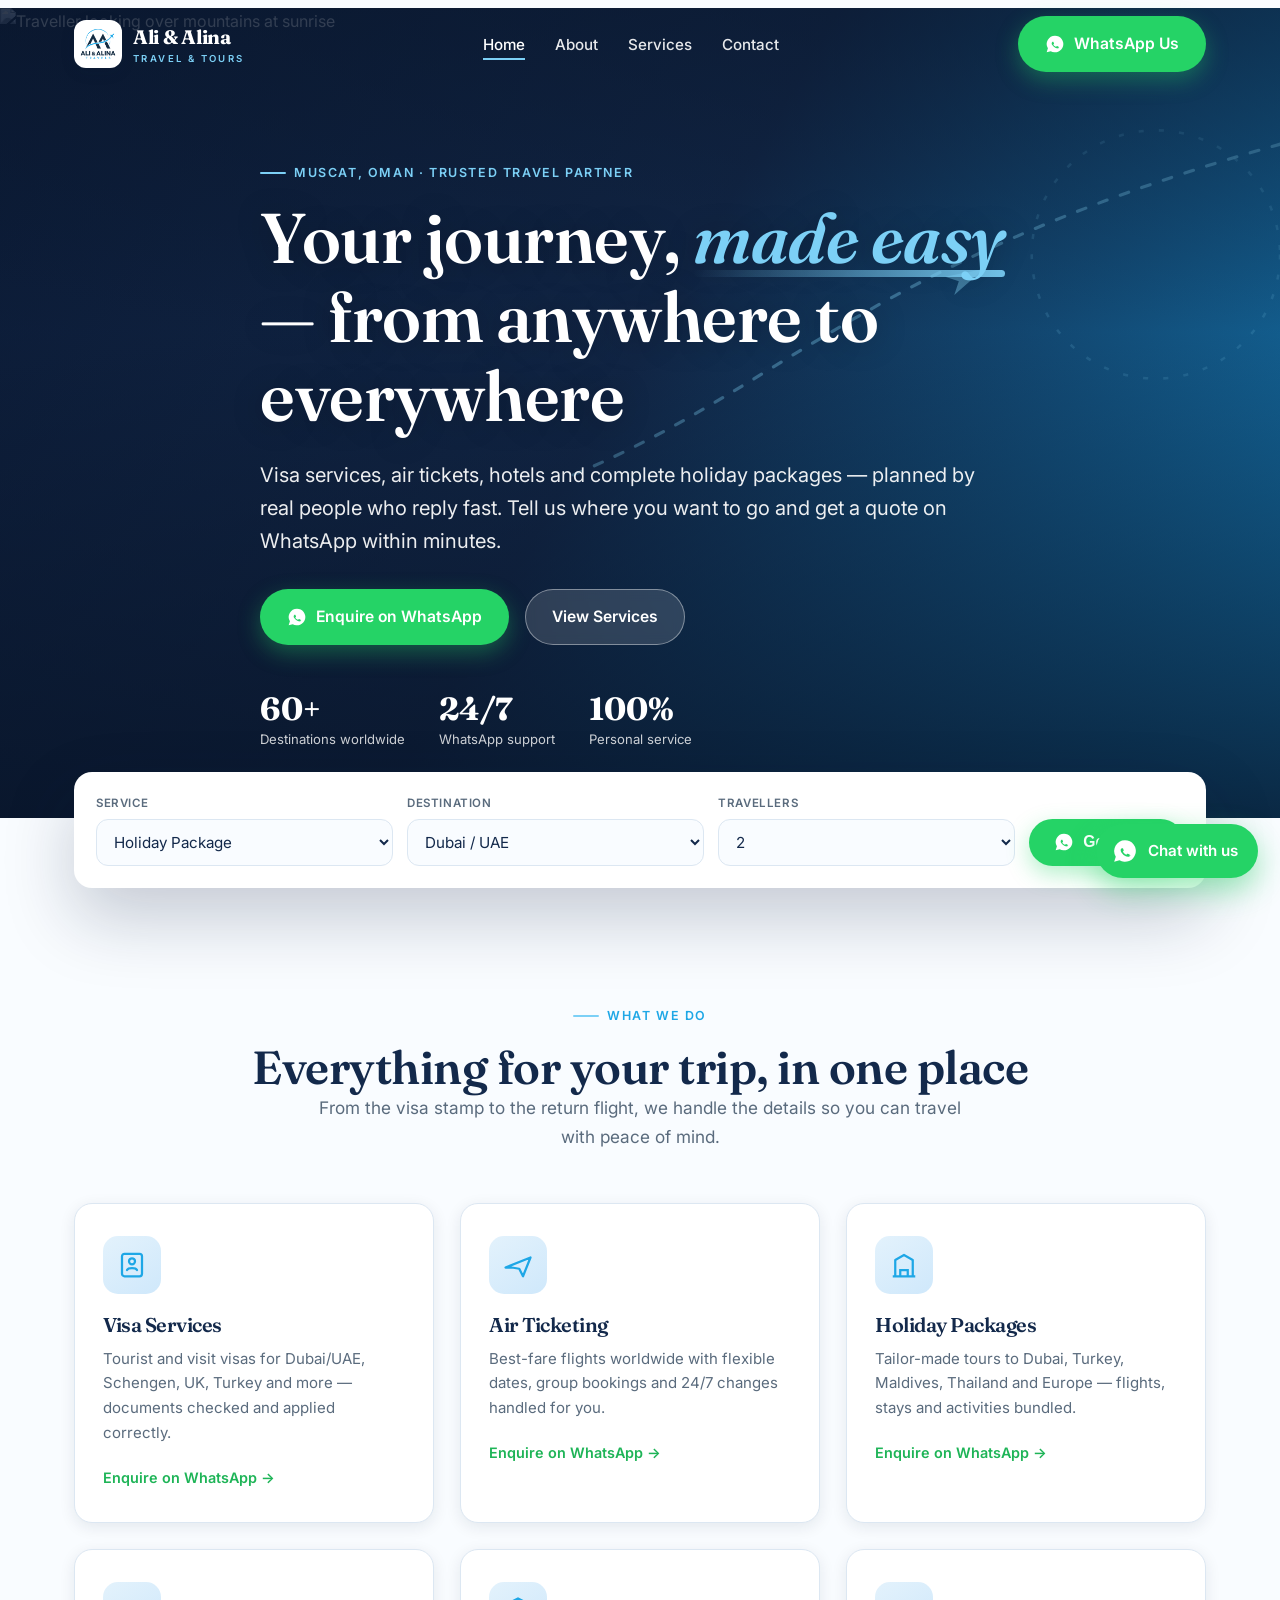
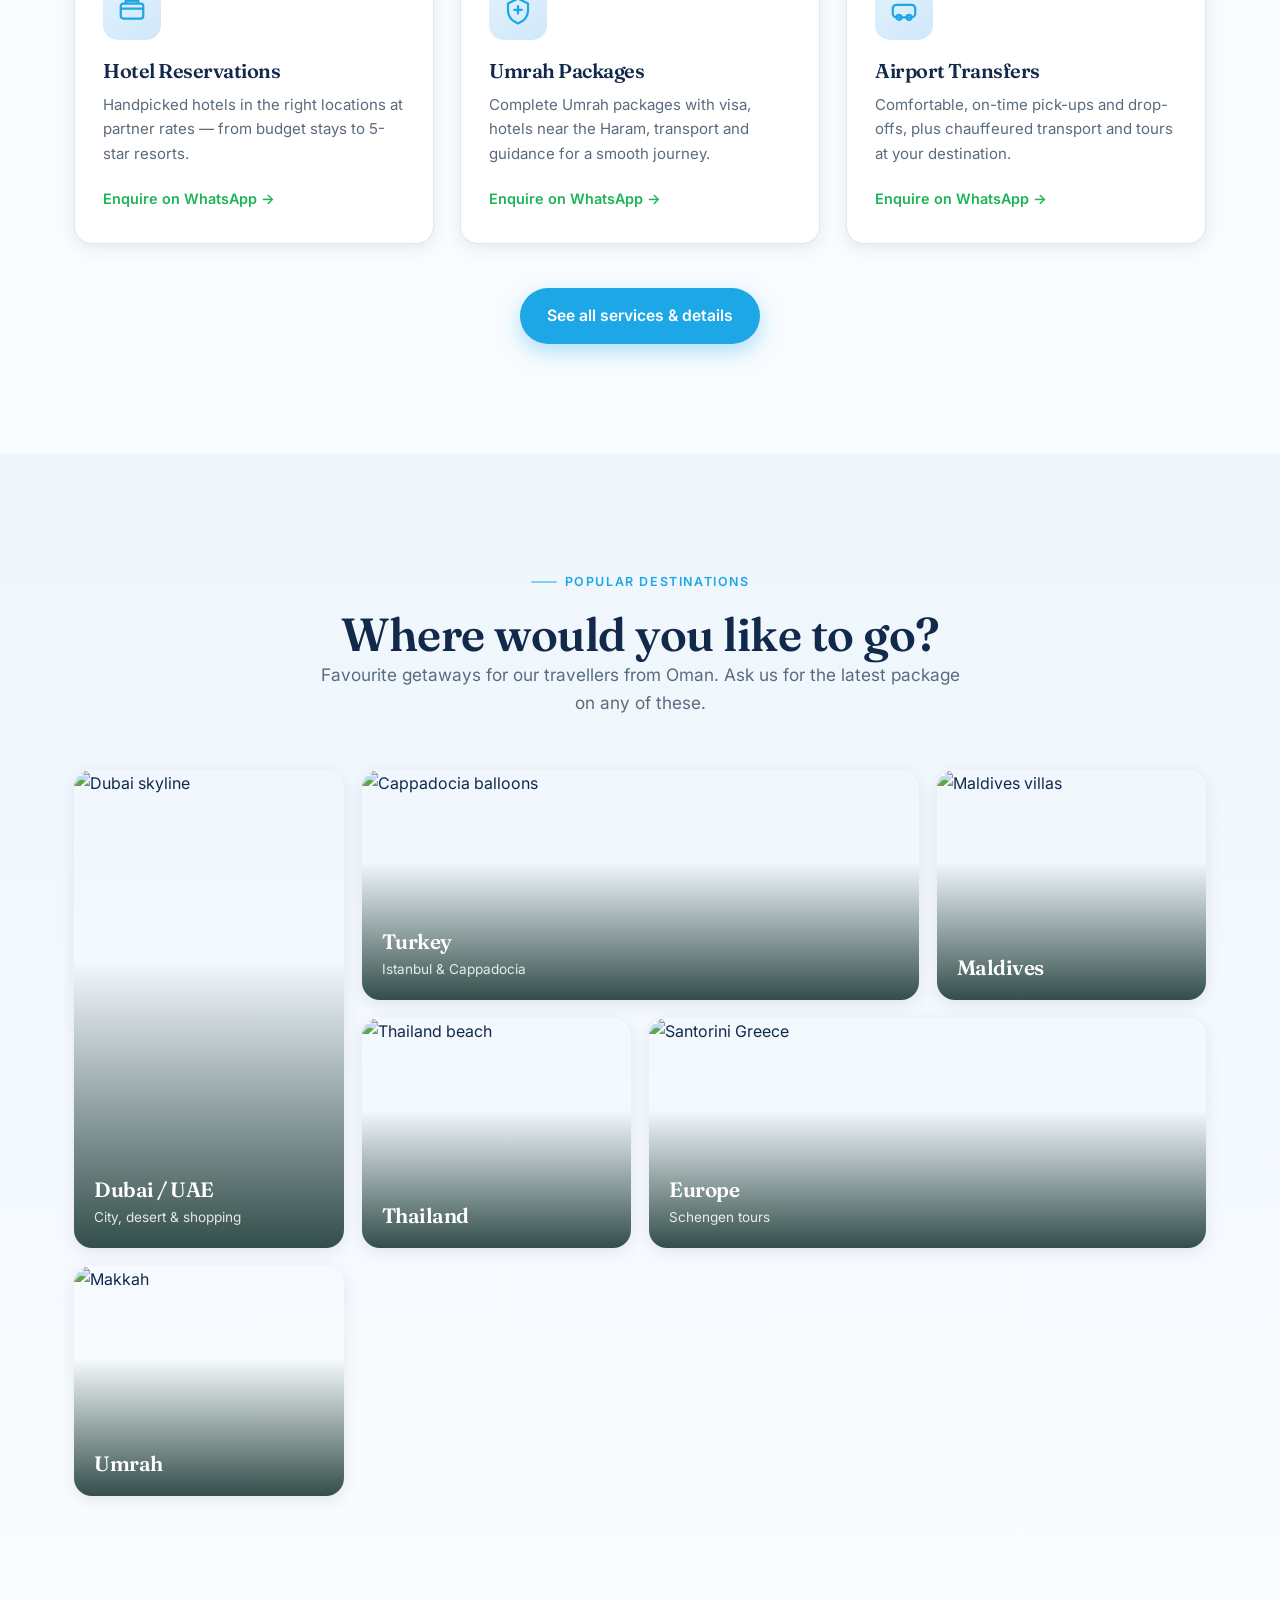
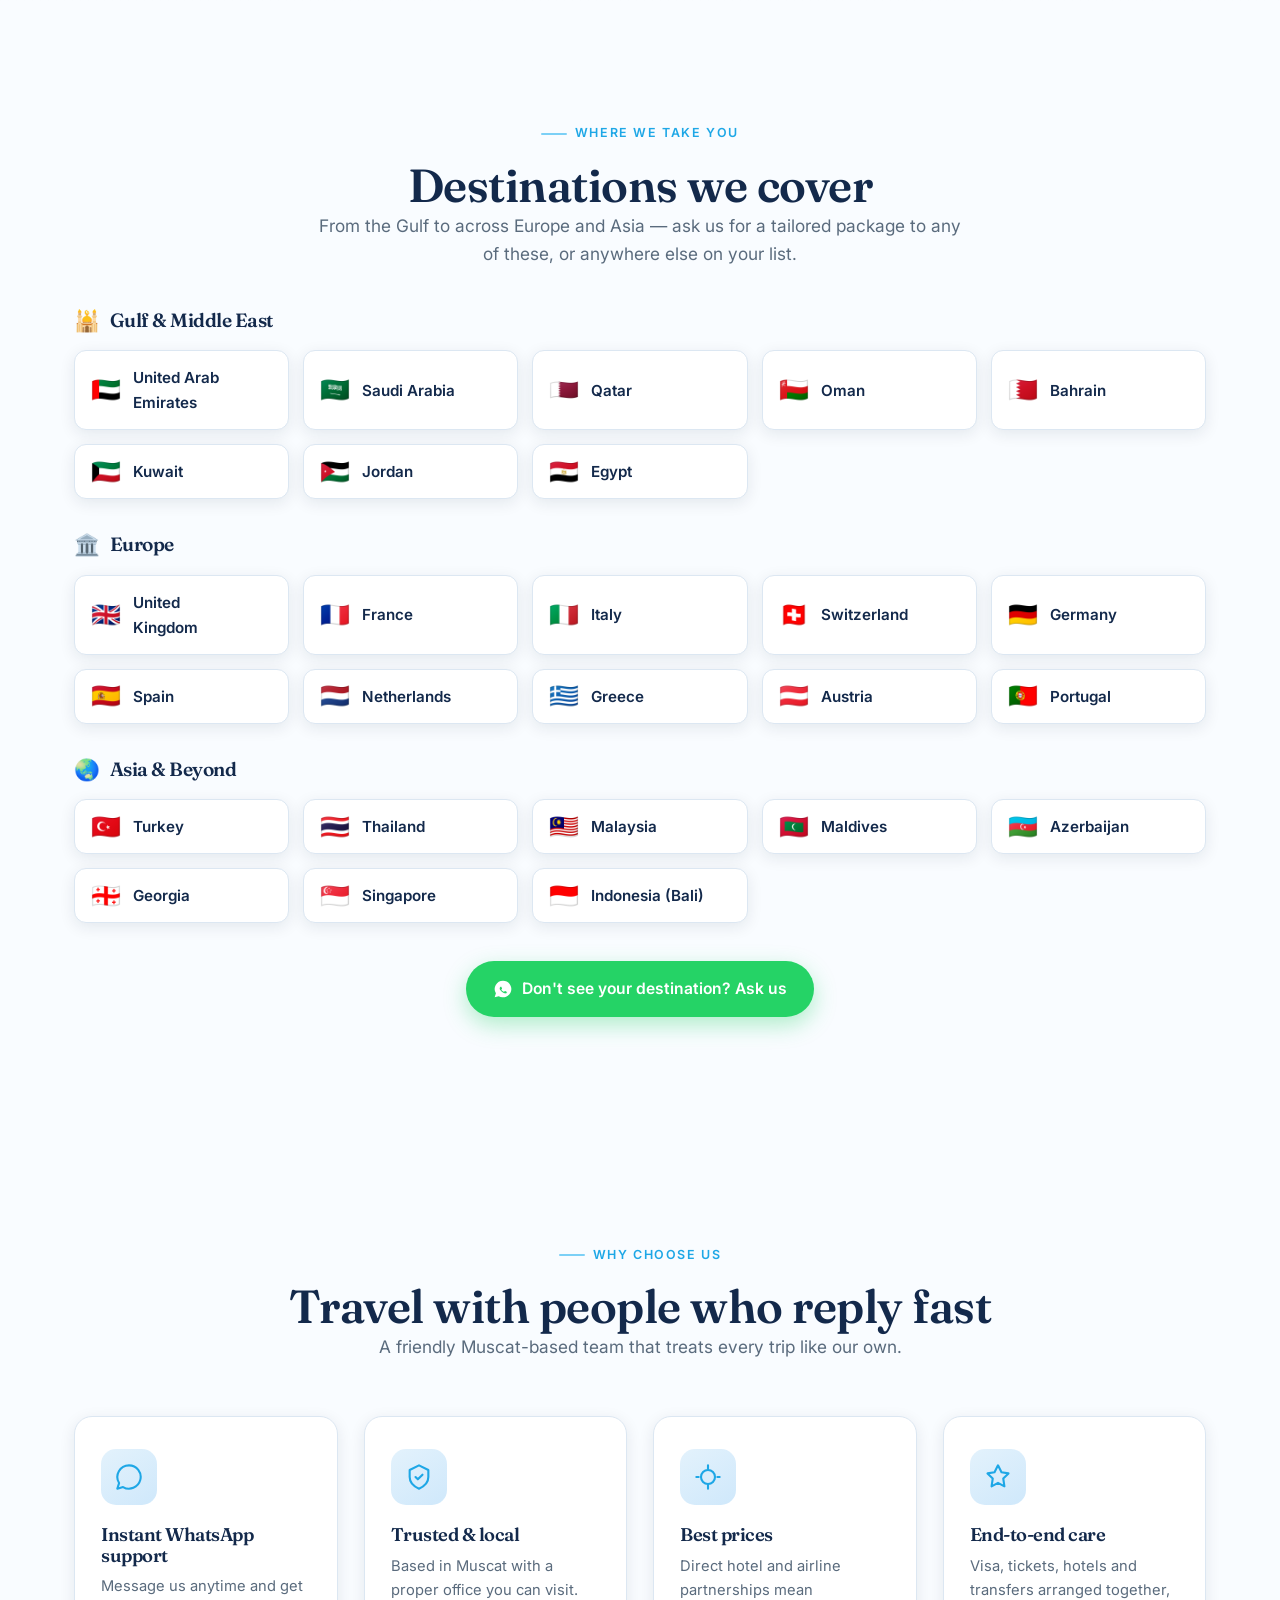
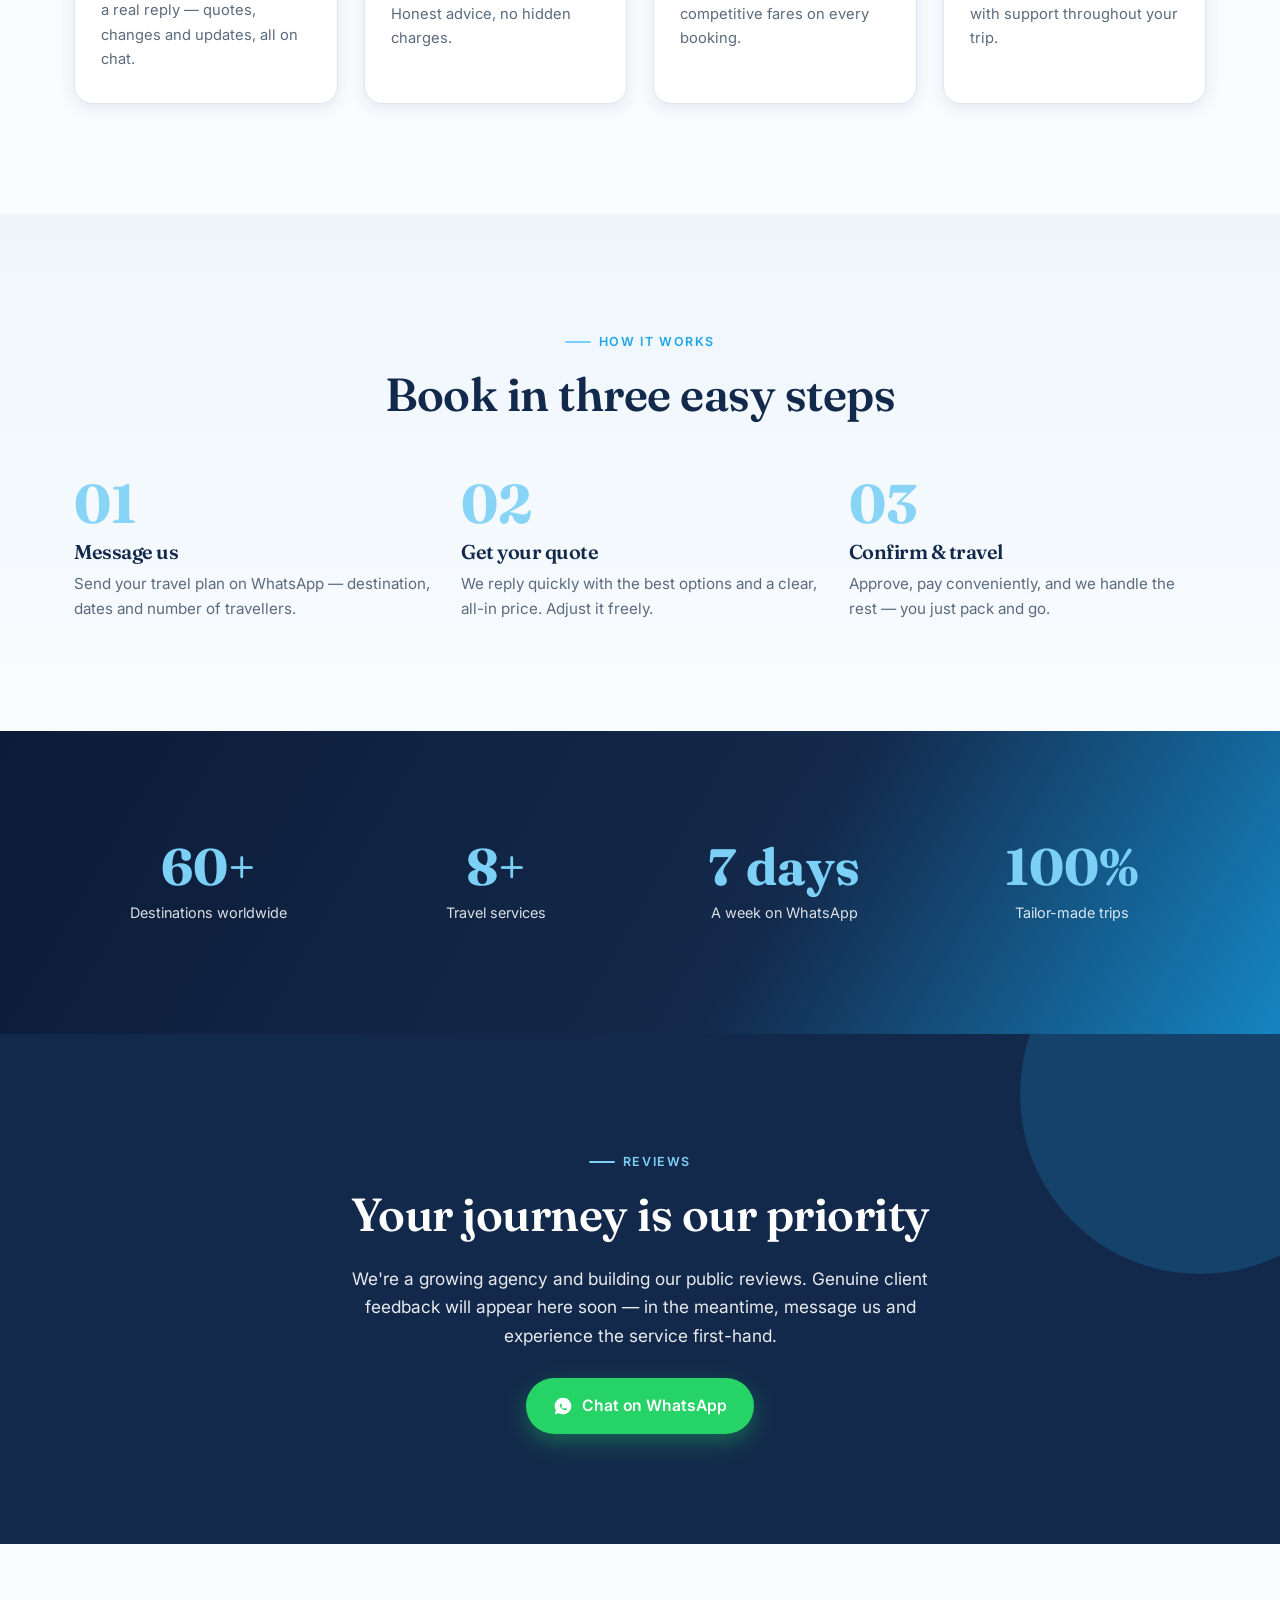
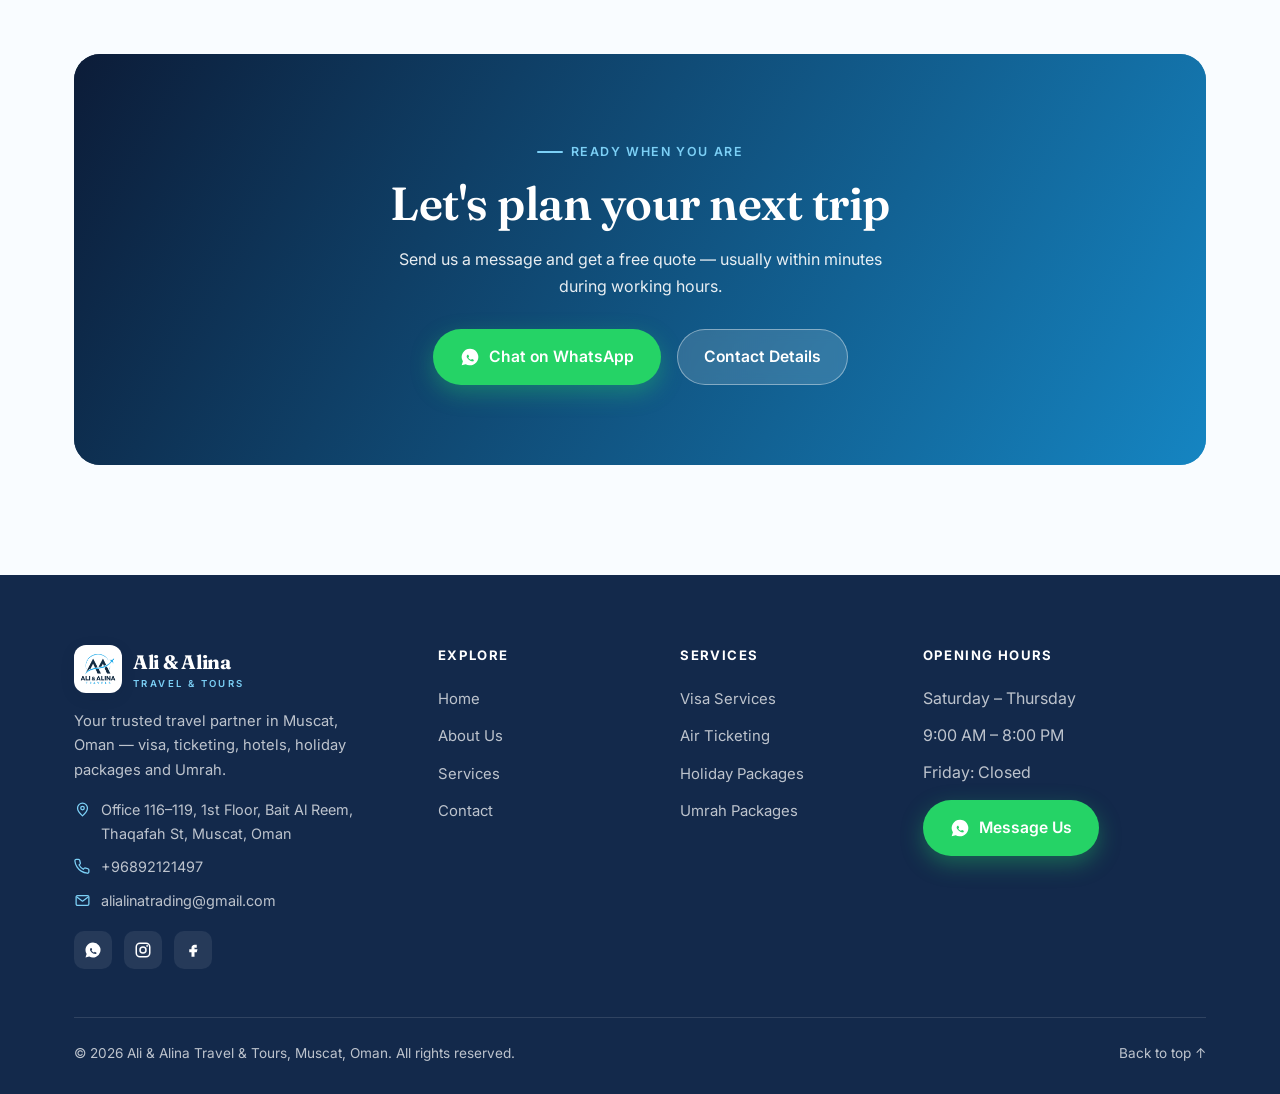
==== commit 277cc557: "Add Google Analytics 4 (G-7KRNZDL6ML) to all pages Co-Authored-By: Claude Opus 4.8 <noreply@anthropi" ====
--- a/index.html
+++ b/index.html
@@ -9,6 +9,14 @@
 'https://www.googletagmanager.com/gtm.js?id='+i+dl;f.parentNode.insertBefore(j,f);
 })(window,document,'script','dataLayer','GTM-M734NXF7');</script>
 <!-- End Google Tag Manager -->
+<!-- Google tag (gtag.js) -->
+<script async src="https://www.googletagmanager.com/gtag/js?id=G-7KRNZDL6ML"></script>
+<script>
+  window.dataLayer = window.dataLayer || [];
+  function gtag(){dataLayer.push(arguments);}
+  gtag('js', new Date());
+  gtag('config', 'G-7KRNZDL6ML');
+</script>
 <meta name="viewport" content="width=device-width, initial-scale=1.0">
 <title>Ali &amp; Alina Travel &amp; Tours | Visa, Tickets &amp; Holiday Packages in Muscat, Oman</title>
 <meta name="description" content="Ali &amp; Alina Travel &amp; Tours in Muscat, Oman — visa services, air ticketing, holiday packages, hotel booking, Umrah and airport transfers. Message us on WhatsApp for a fast quote.">
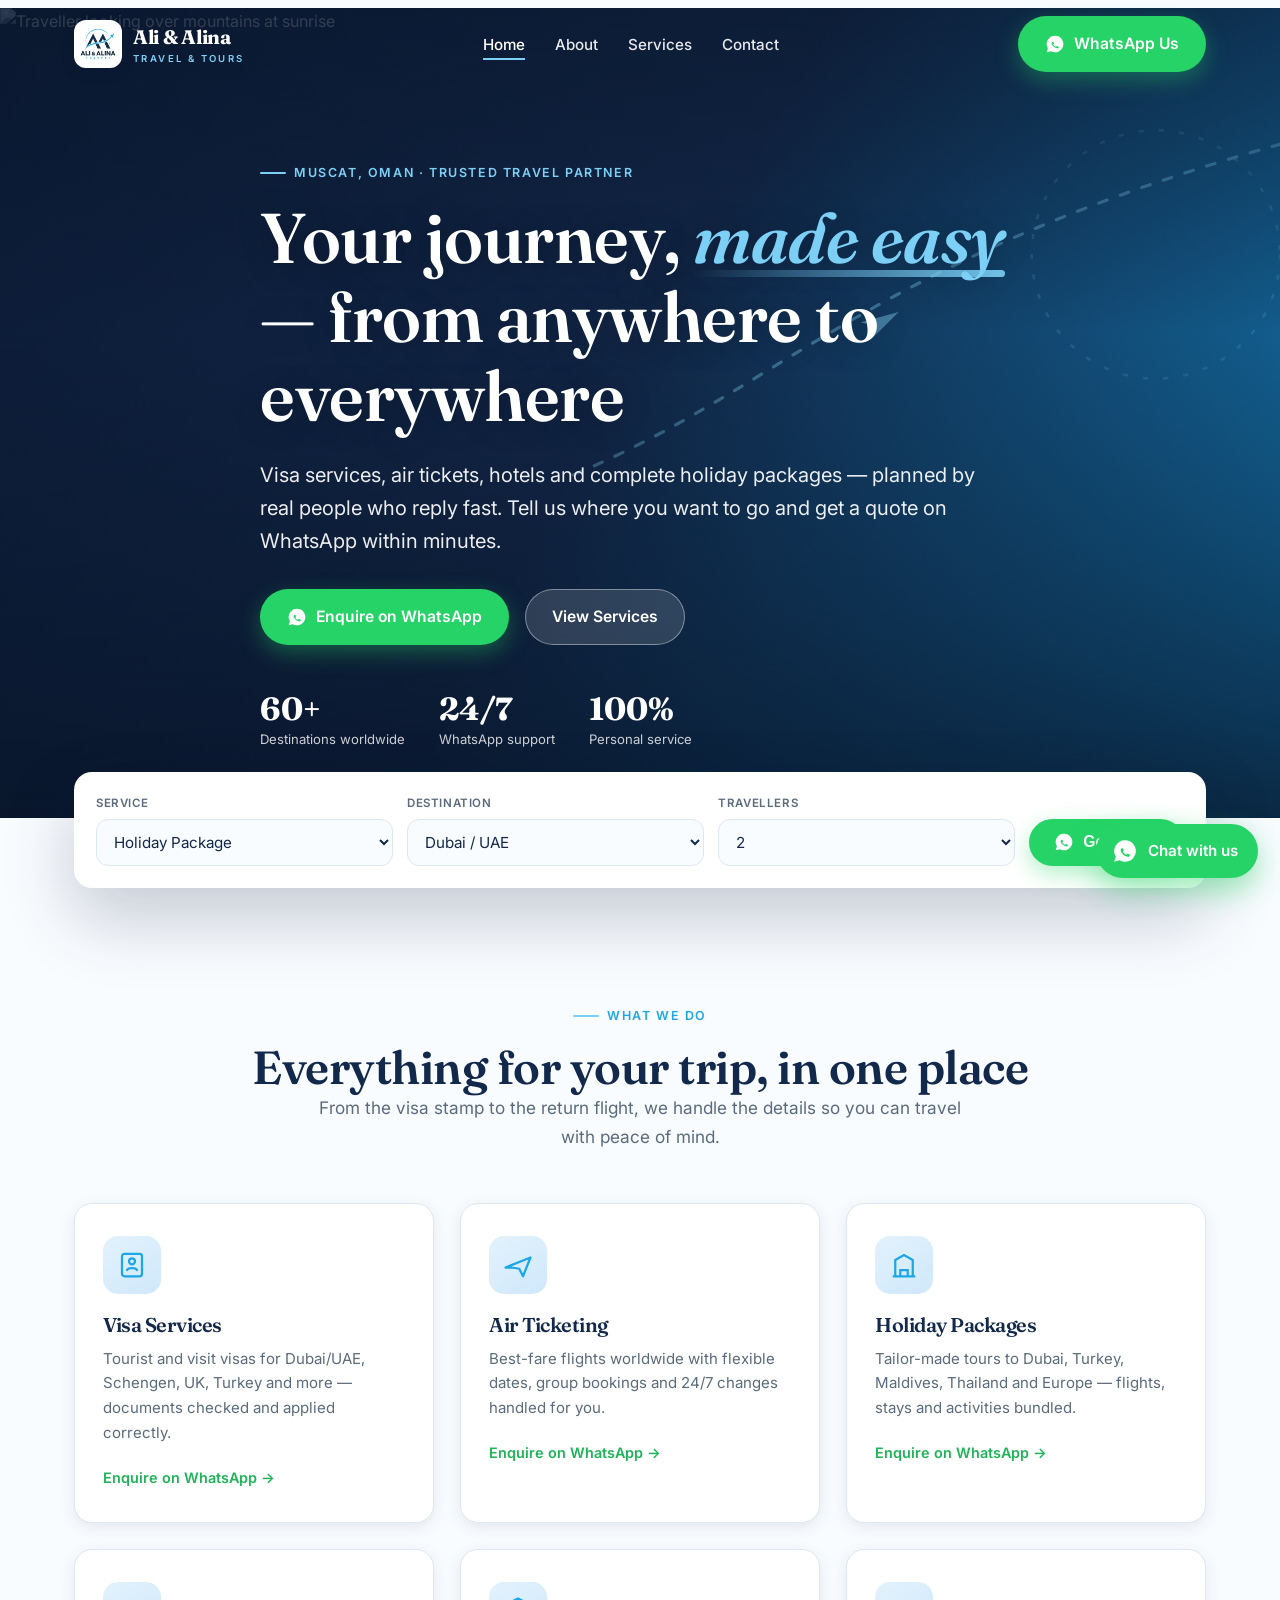
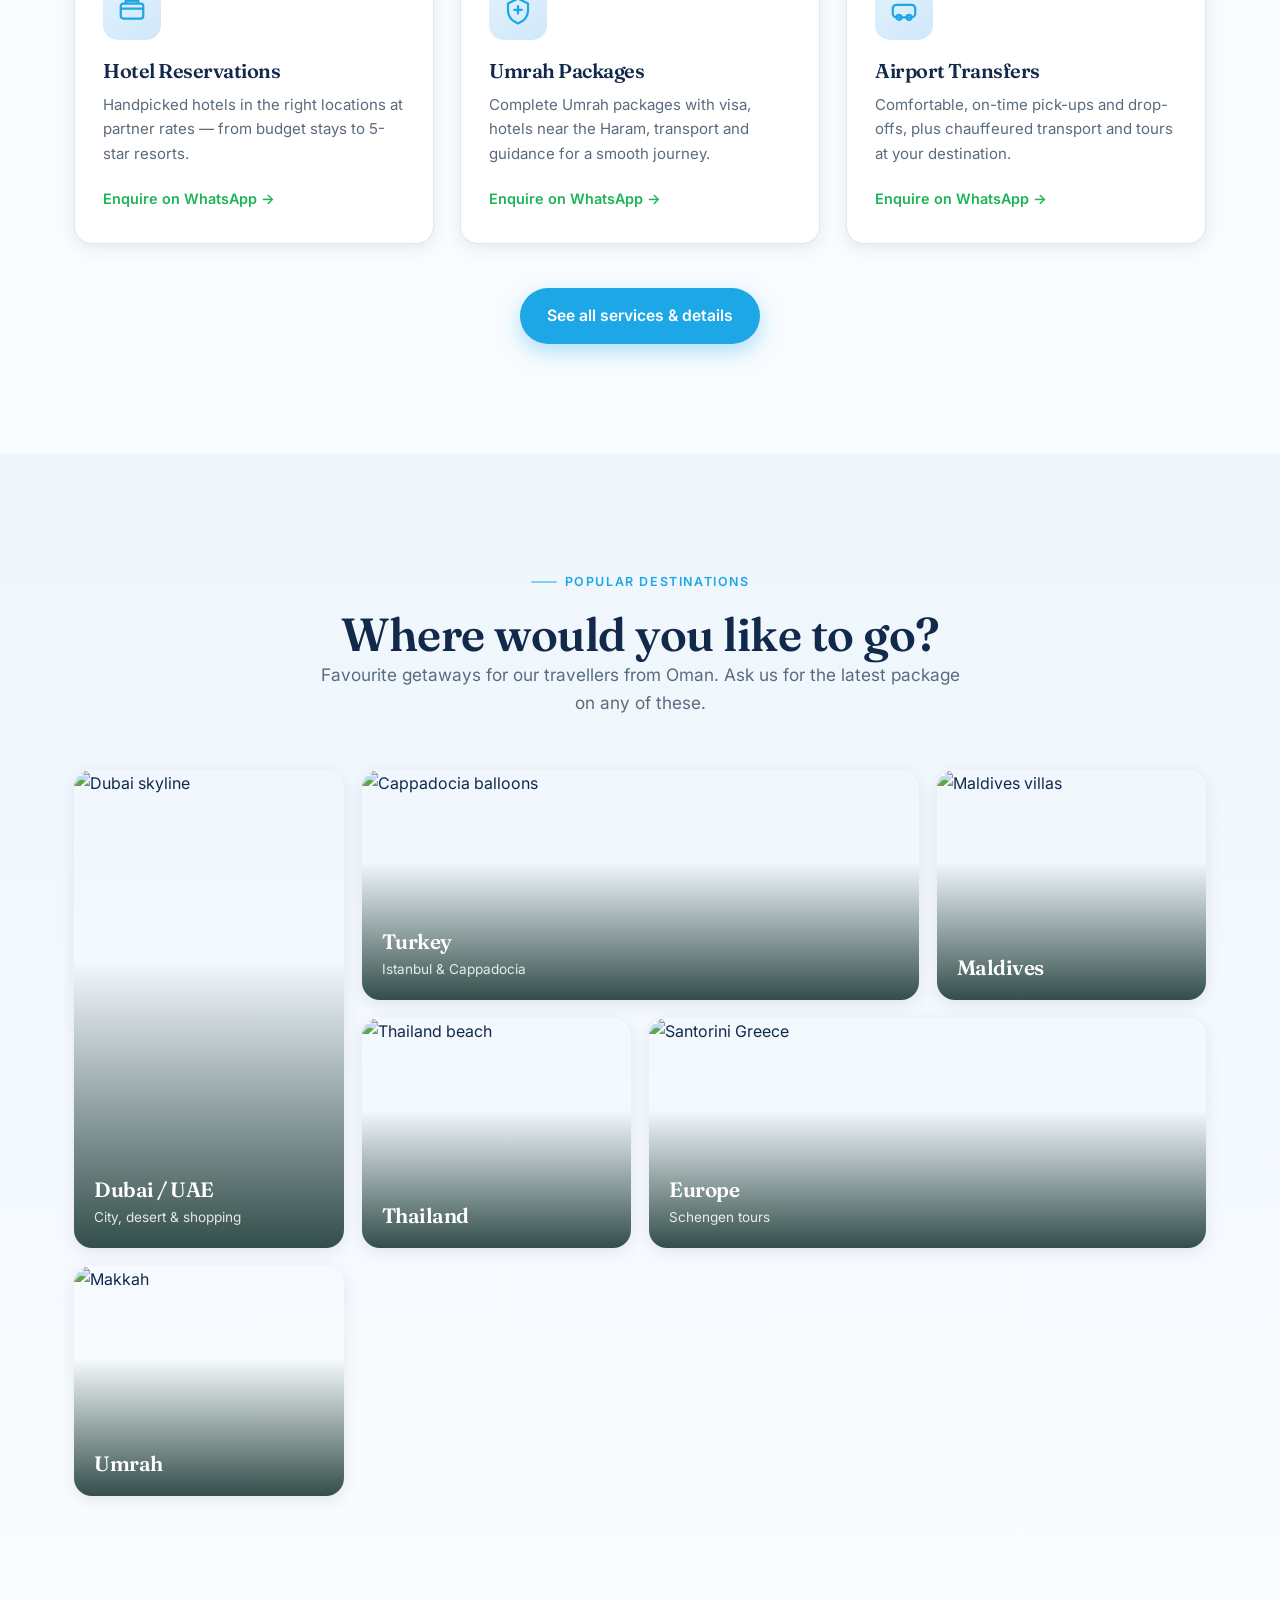
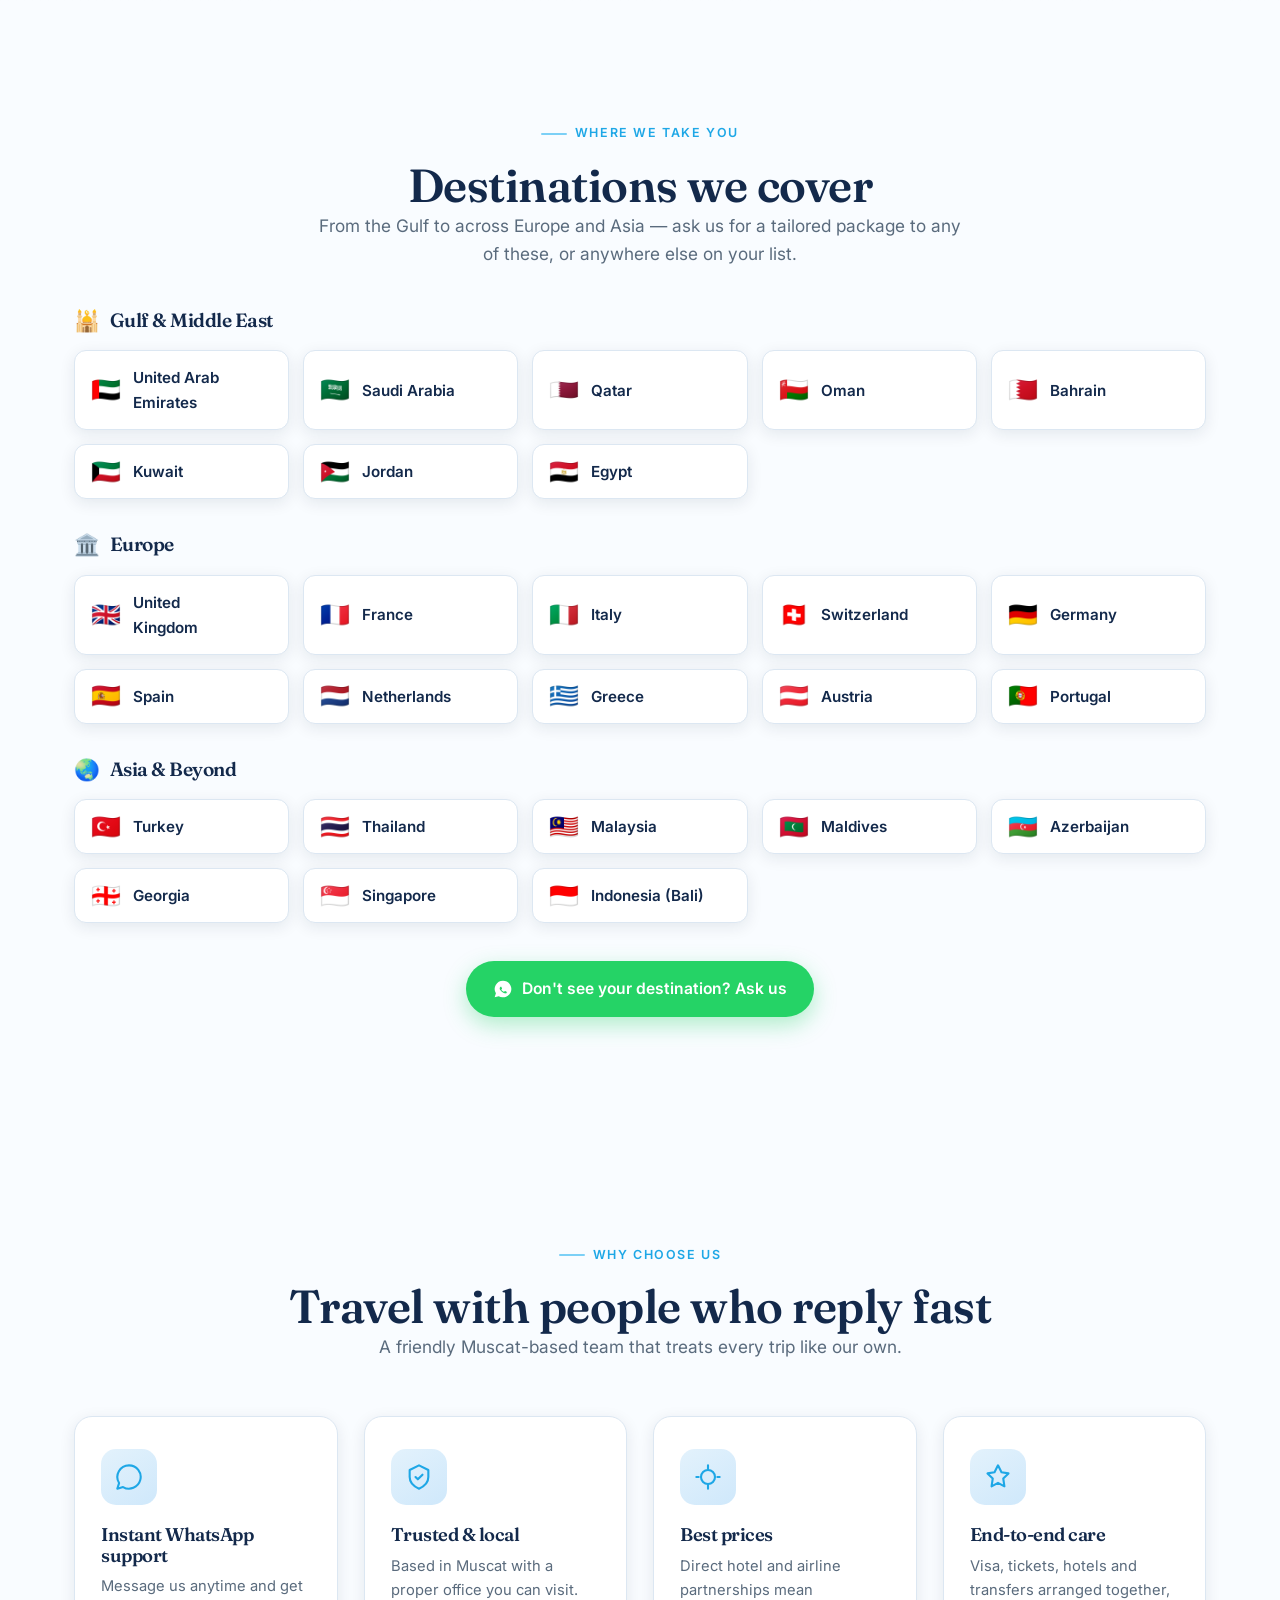
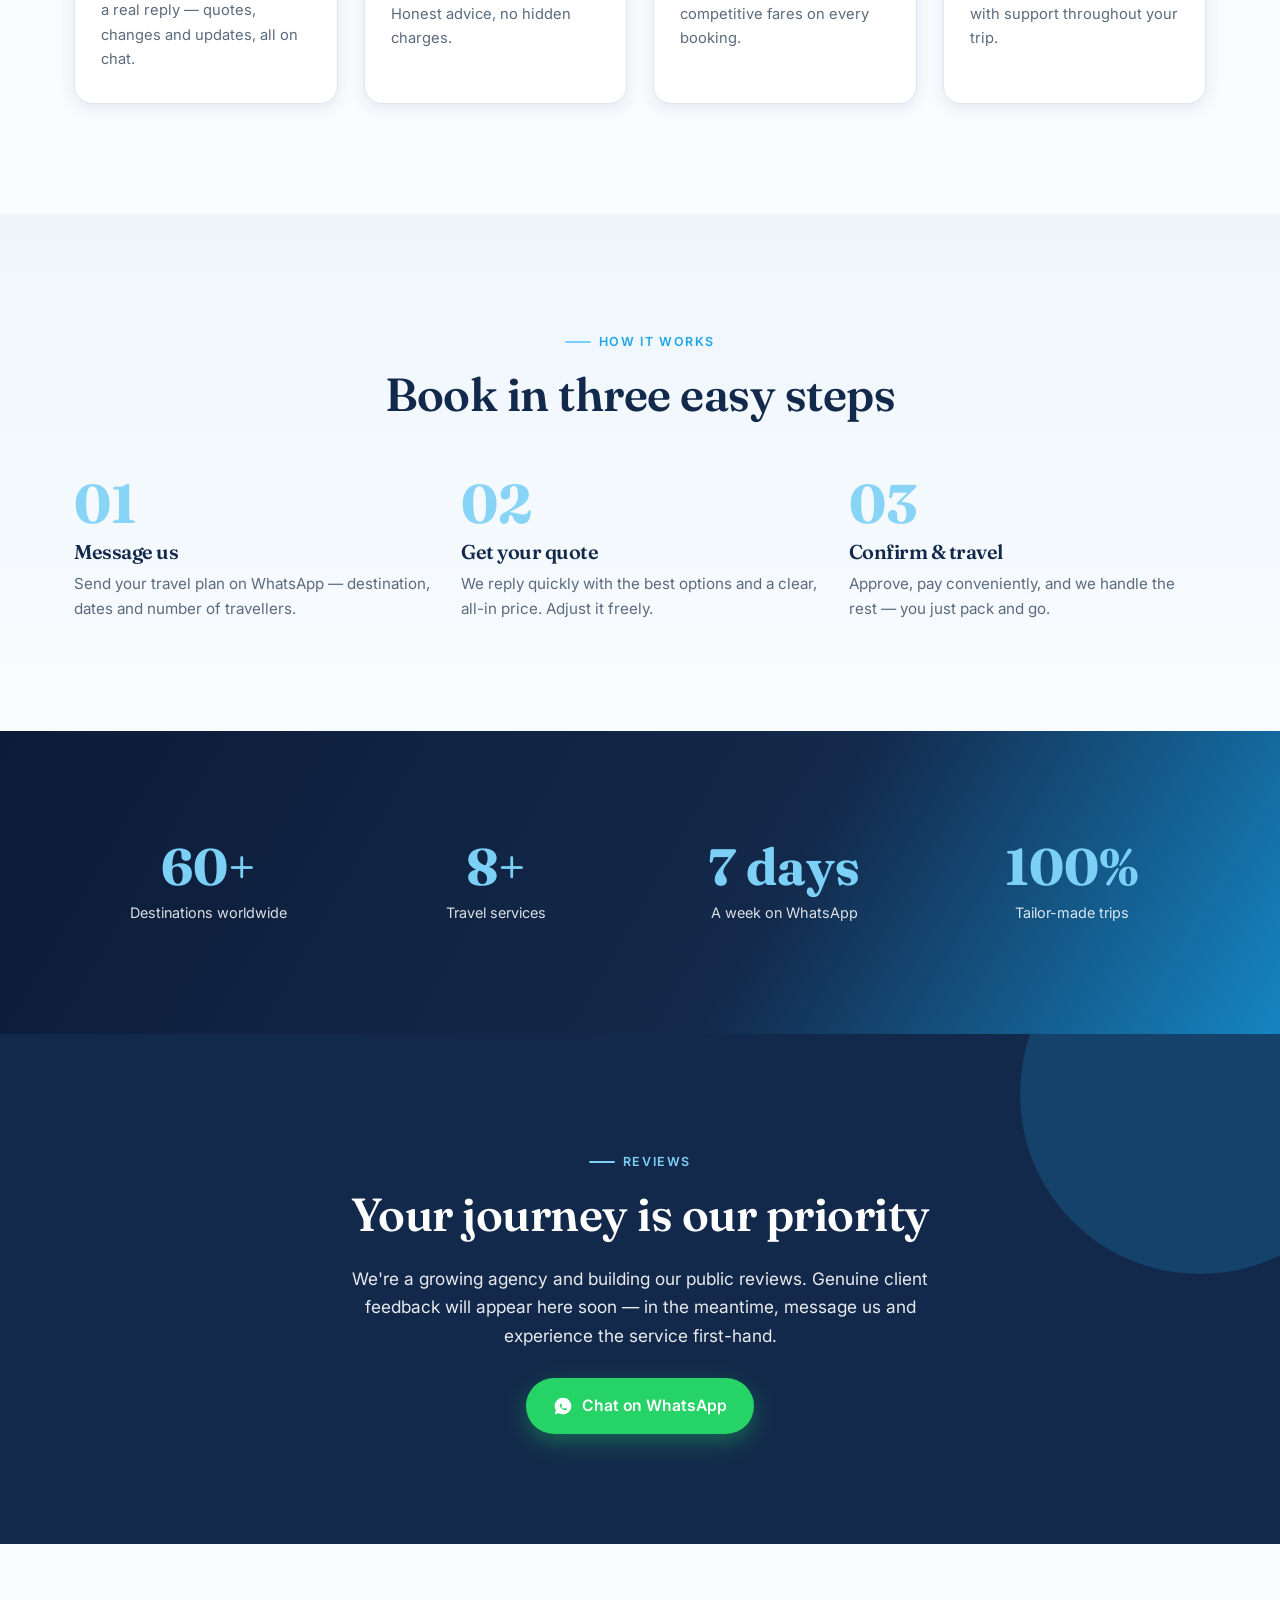
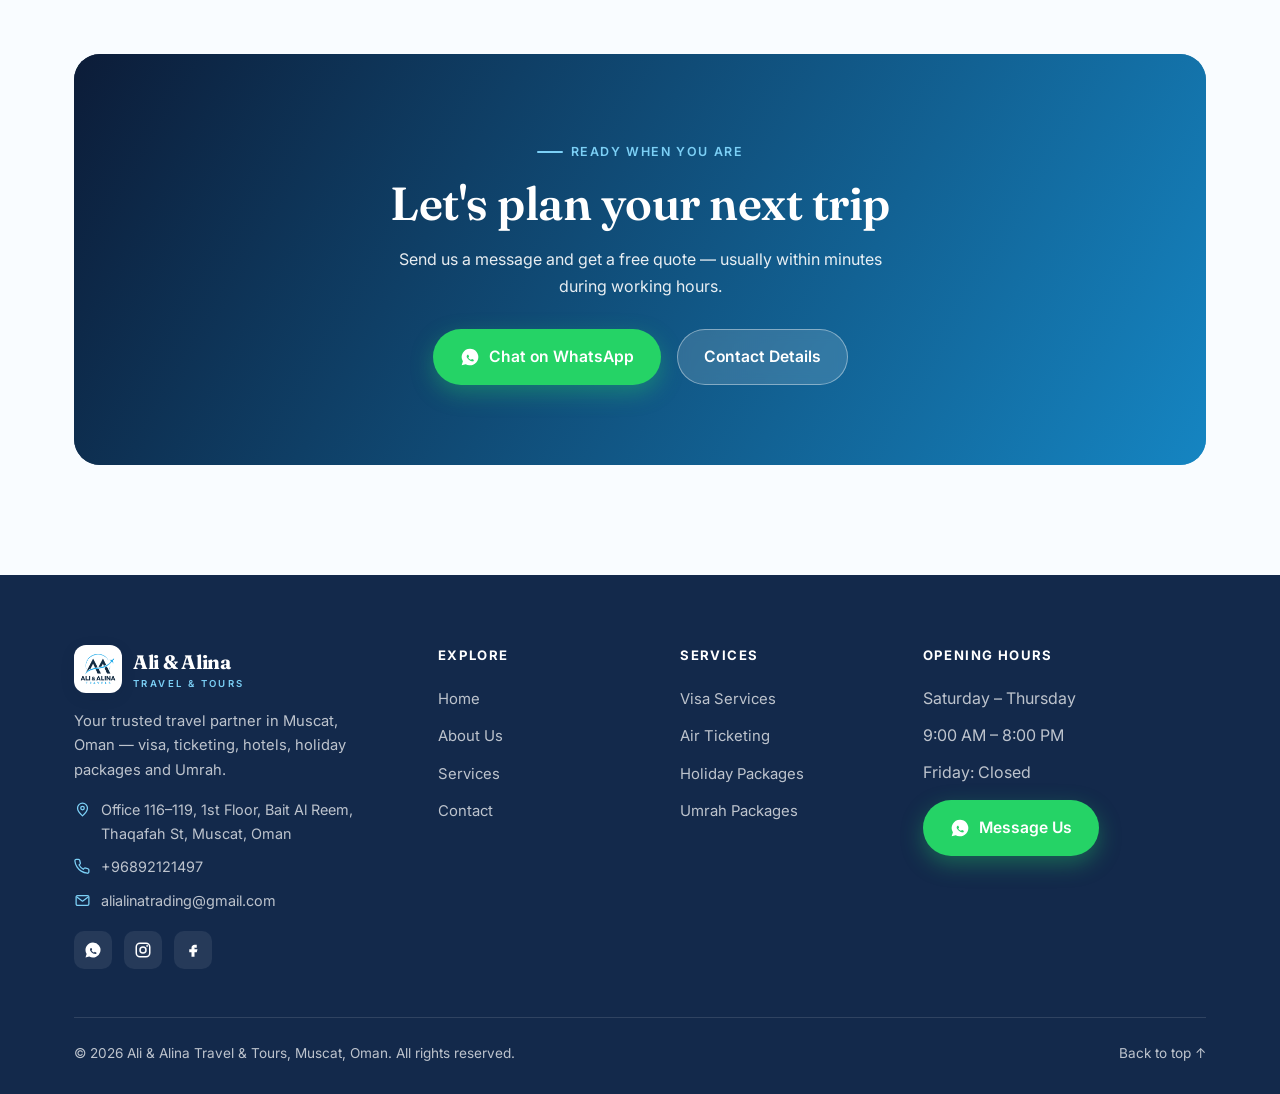
==== commit c7df83f0: "Add Facebook domain-verification meta tag to <head> on all pages Co-Authored-By: Claude Opus 4.8 <no" ====
--- a/index.html
+++ b/index.html
@@ -21,6 +21,7 @@
 <title>Ali &amp; Alina Travel &amp; Tours | Visa, Tickets &amp; Holiday Packages in Muscat, Oman</title>
 <meta name="description" content="Ali &amp; Alina Travel &amp; Tours in Muscat, Oman — visa services, air ticketing, holiday packages, hotel booking, Umrah and airport transfers. Message us on WhatsApp for a fast quote.">
 <meta name="theme-color" content="#13294b">
+<meta name="facebook-domain-verification" content="lg8n4n6eyjoo1m9ols9gnt16odw9nb" />
 <meta property="og:type" content="website">
 <meta property="og:title" content="Ali &amp; Alina Travel &amp; Tours | Muscat, Oman">
 <meta property="og:description" content="Visa, air ticketing, holiday packages, hotels & Umrah. Quick quotes on WhatsApp: +96892121497.">
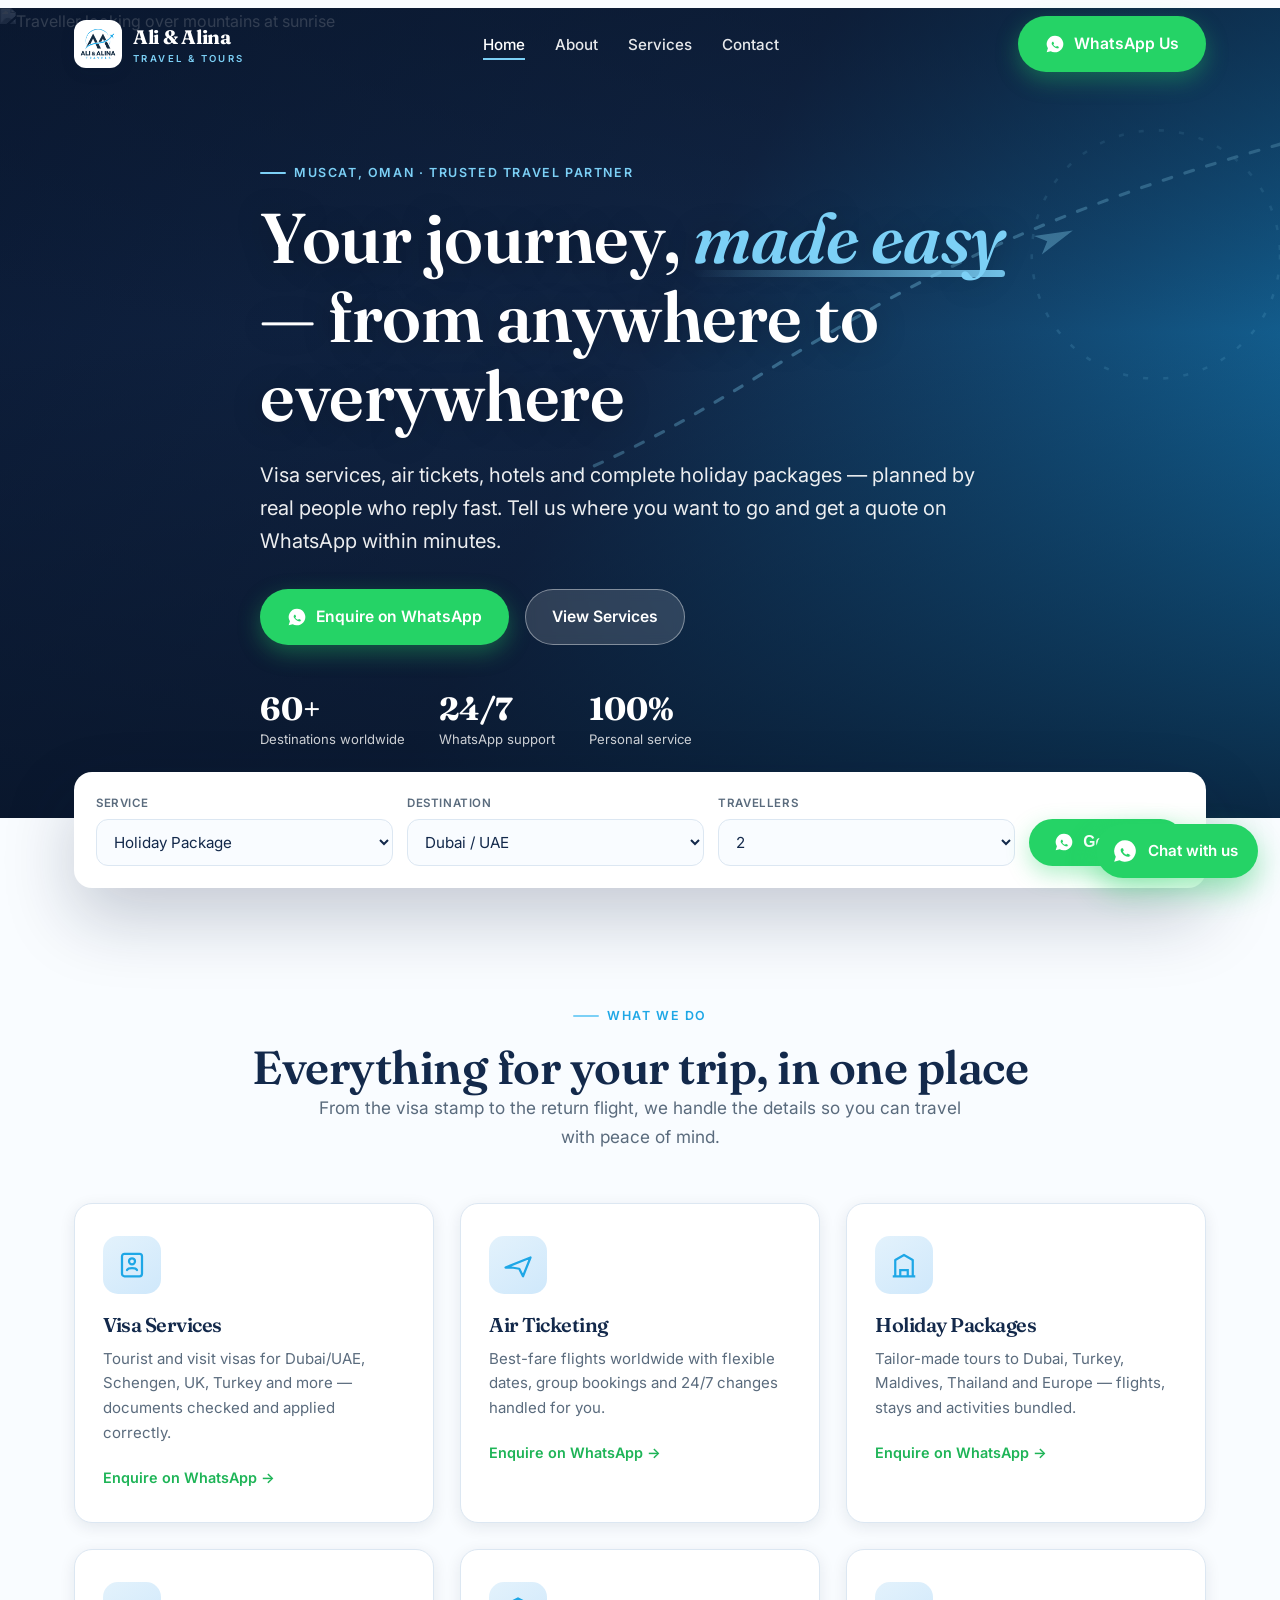
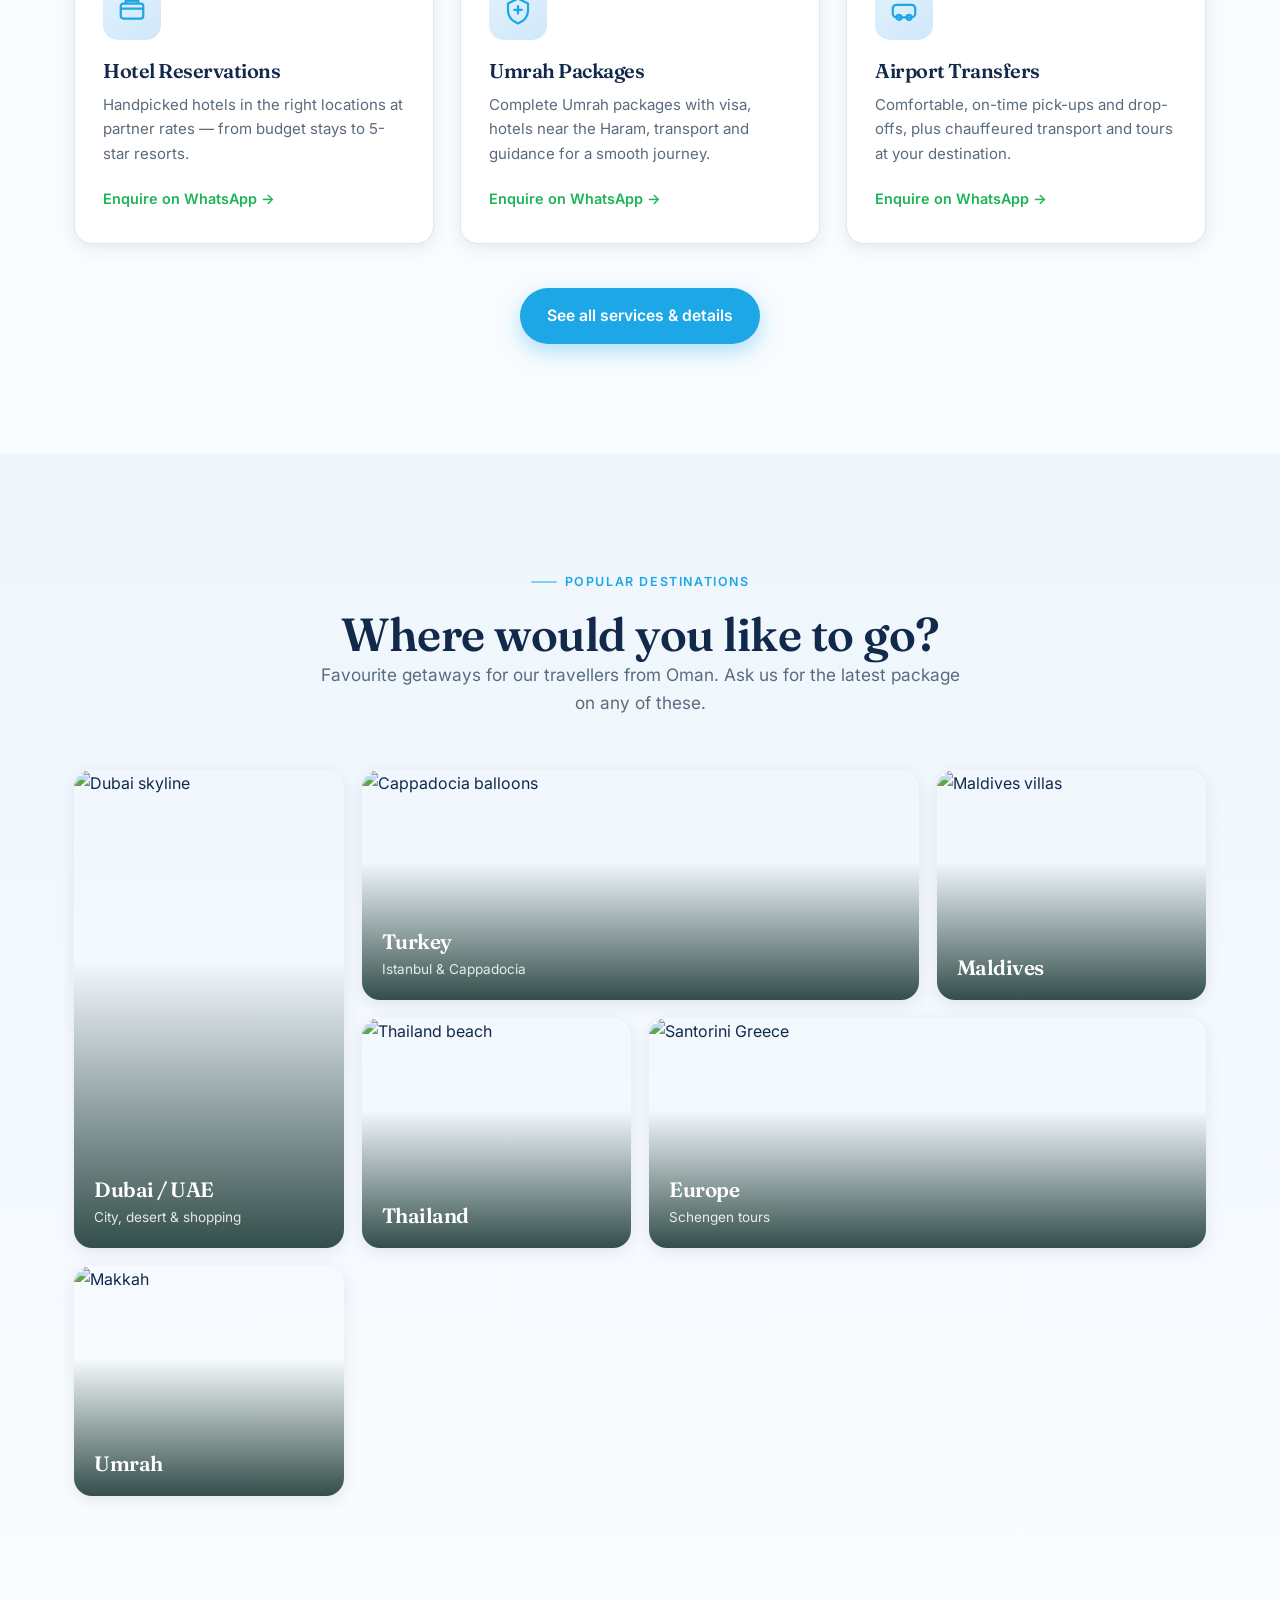
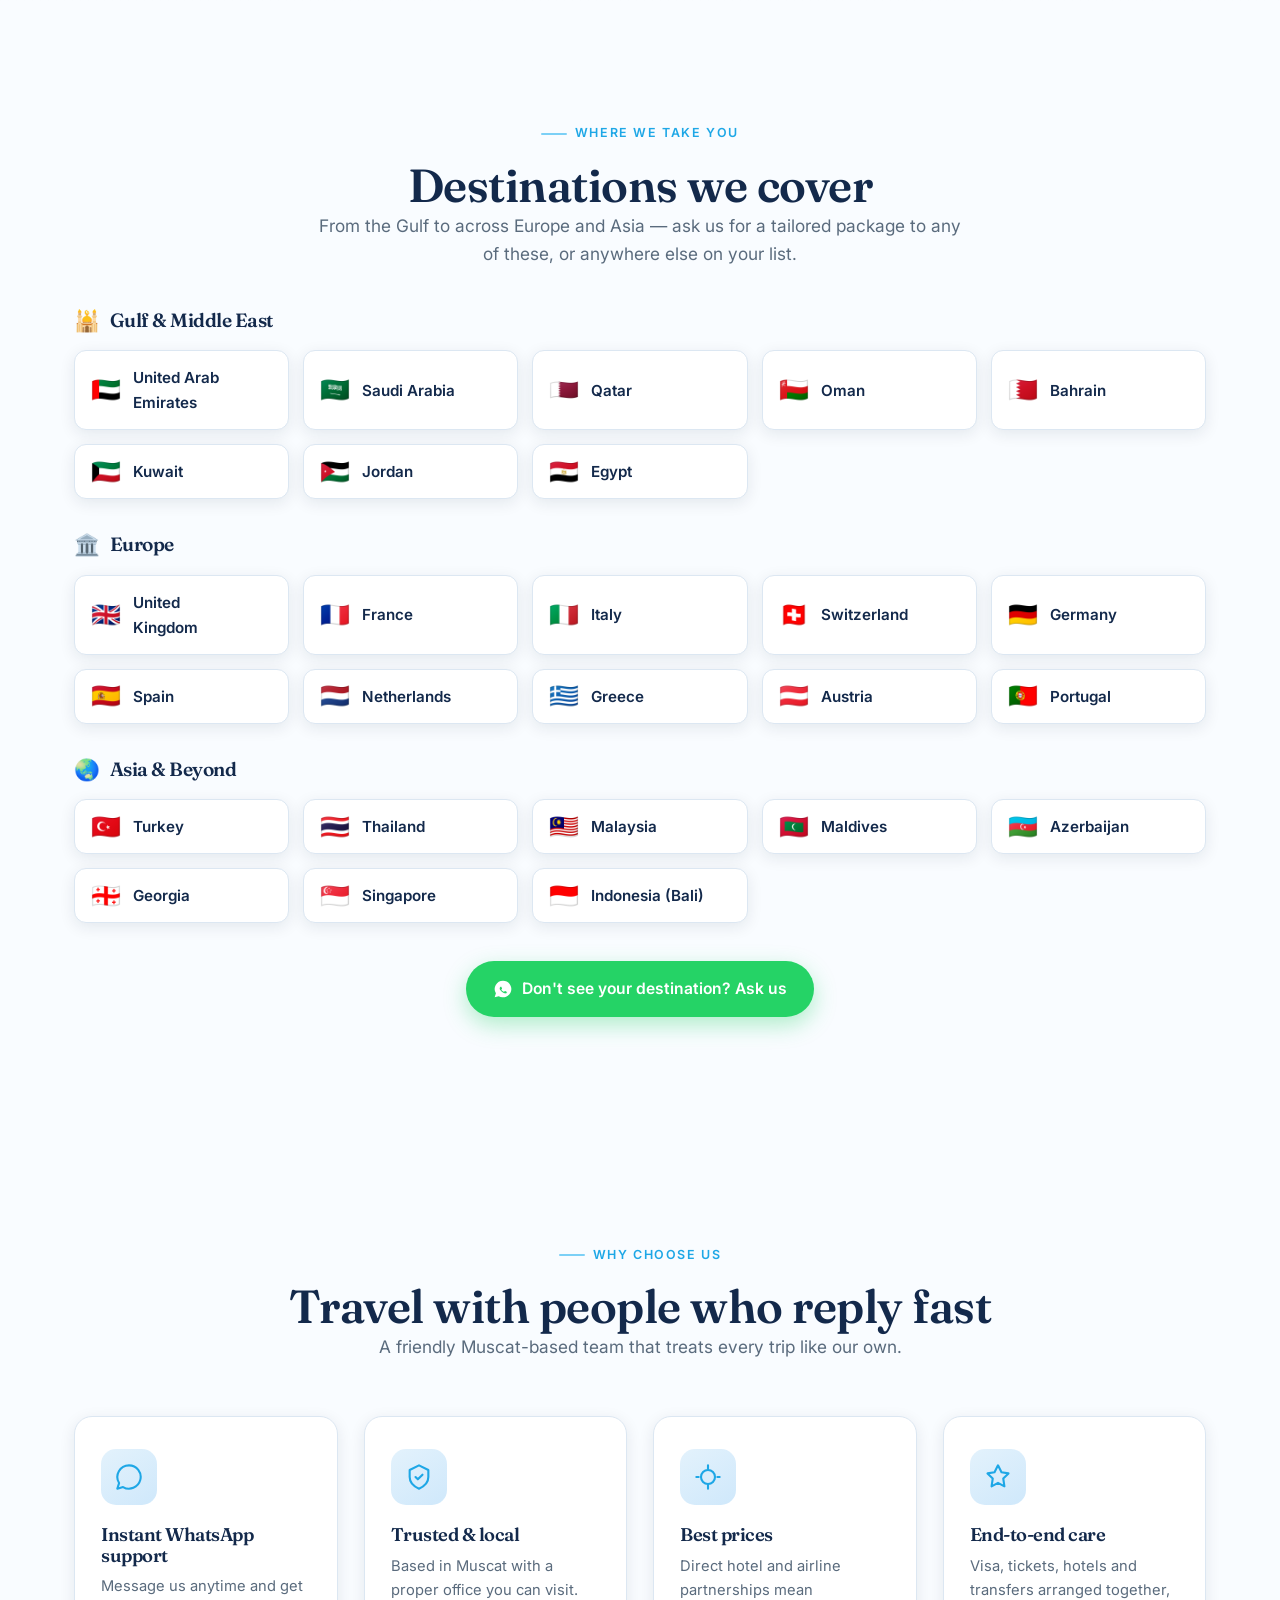
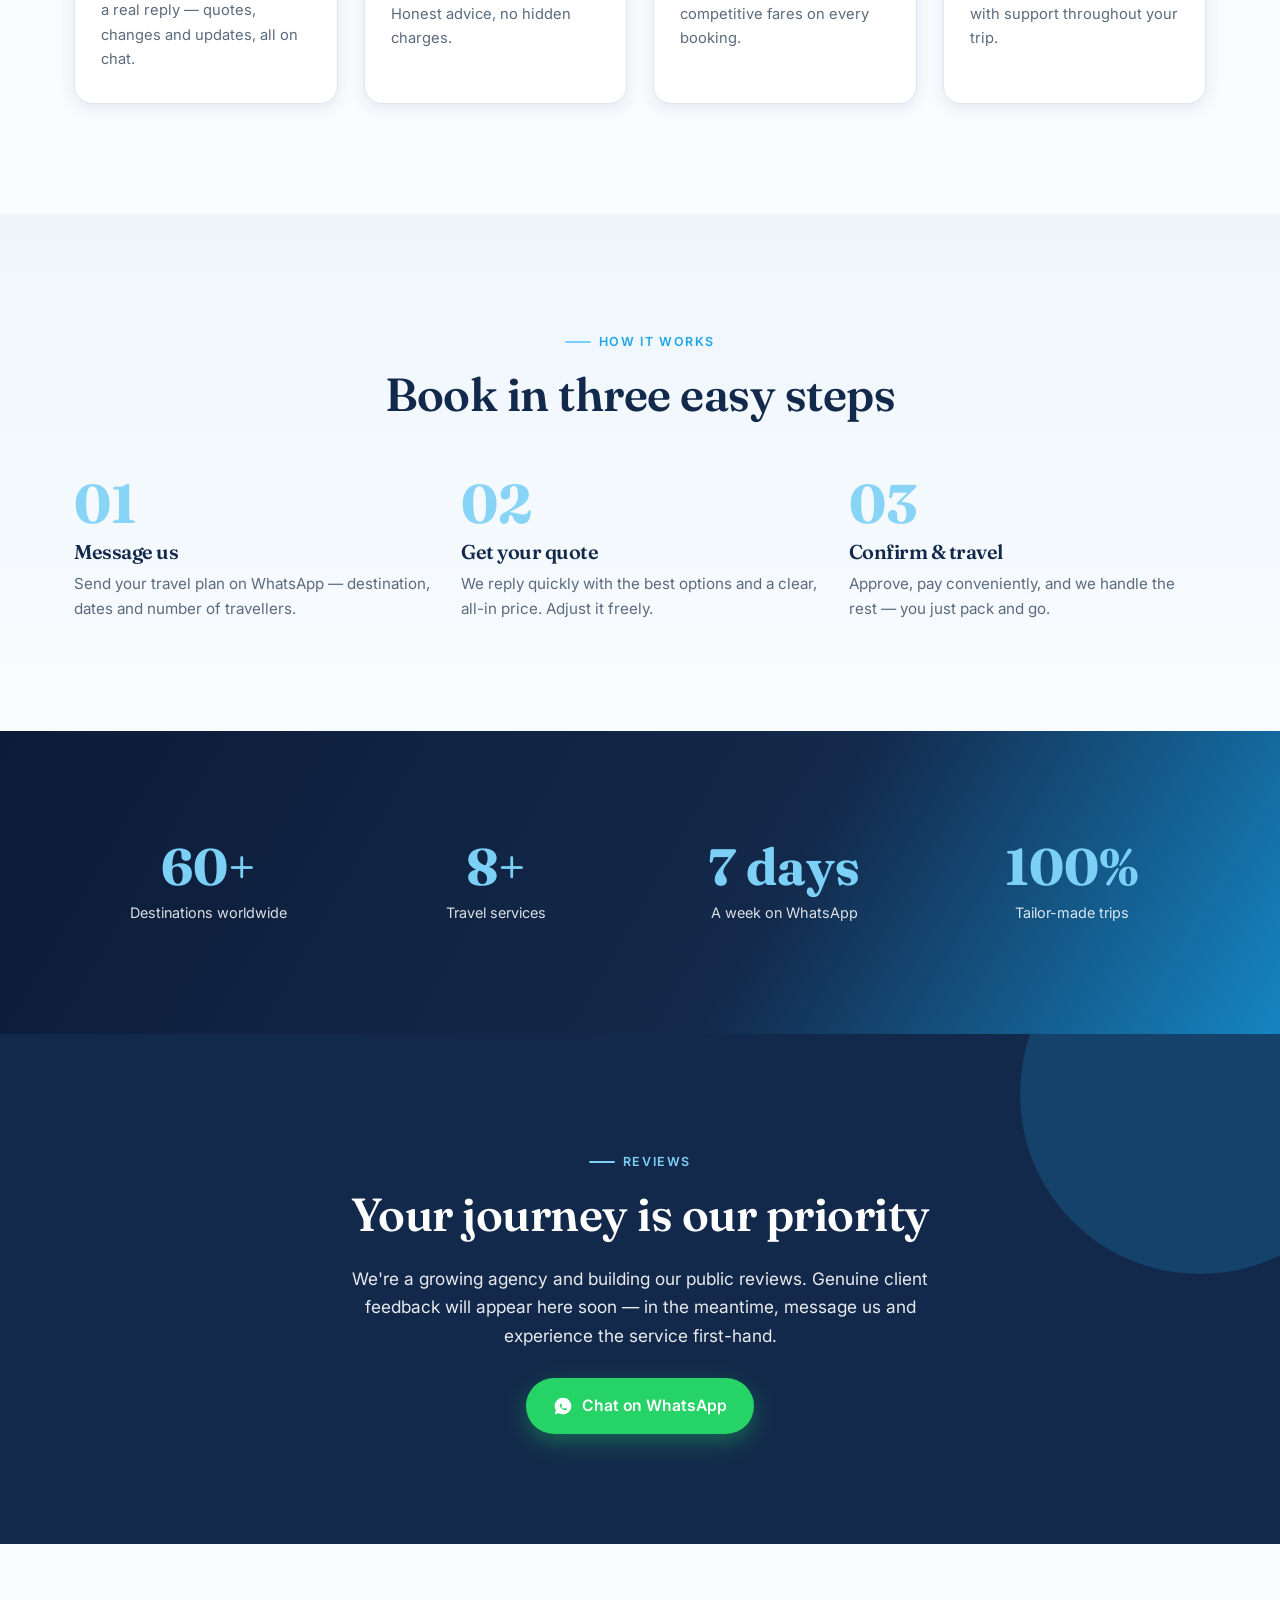
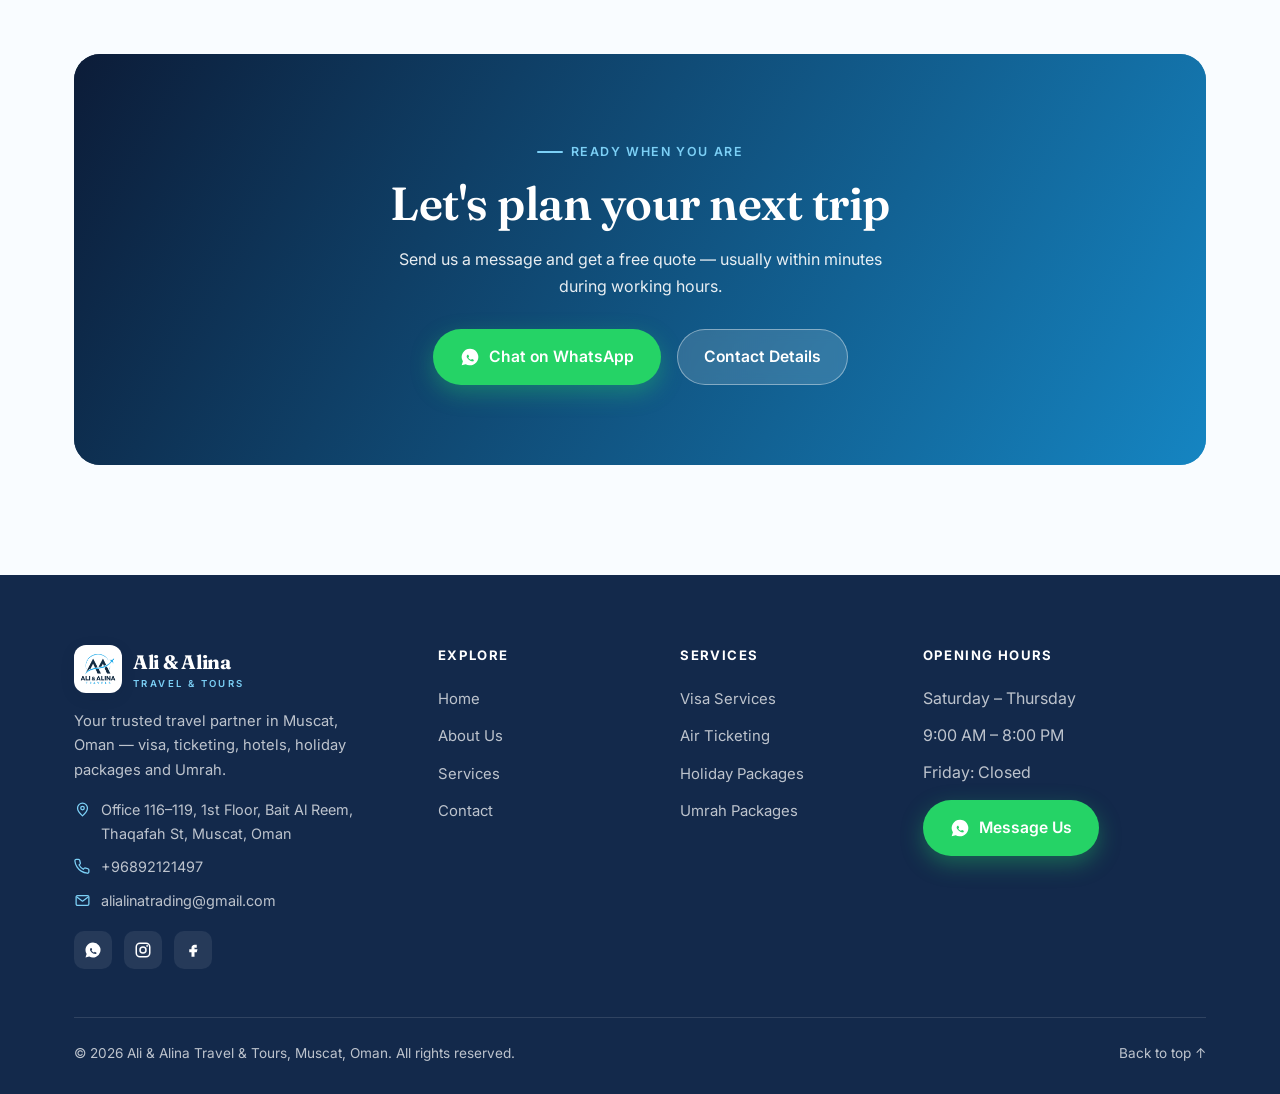
==== commit 1a142c96: "Add real Facebook and Instagram social links in footer Replace placeholder # links with facebook.com" ====
--- a/index.html
+++ b/index.html
@@ -333,8 +333,8 @@
         </ul>
         <div class="foot-social">
           <a href="https://wa.me/96892121497" target="_blank" rel="noopener" aria-label="WhatsApp"><svg viewBox="0 0 24 24" fill="currentColor"><path d="M12 2a10 10 0 0 0-8.5 15.2L2 22l4.9-1.4A10 10 0 1 0 12 2Zm5.3 14c-.2.6-1.2 1.1-1.7 1.2-.5.1-1 .1-1.7-.1-.4-.1-1-.3-1.6-.6a9 9 0 0 1-3.6-3.2c-.3-.4-.7-1.1-.7-2s.5-1.4.7-1.6c.2-.2.4-.3.6-.3h.4c.2 0 .3 0 .5.4l.6 1.4c0 .2.1.3 0 .5l-.3.4-.3.3c-.1.1-.2.2-.1.4.2.4.7 1.1 1.3 1.6.8.7 1.4.9 1.6 1 .2.1.3.1.4-.1l.6-.7c.1-.2.3-.1.5-.1l1.4.6c.2.1.3.2.4.3.1.2.1.6-.1 1Z"/></svg></a>
-          <a href="#" aria-label="Instagram"><svg viewBox="0 0 24 24" fill="none"><rect x="3" y="3" width="18" height="18" rx="5" stroke="currentColor" stroke-width="2"/><circle cx="12" cy="12" r="4" stroke="currentColor" stroke-width="2"/><circle cx="17.5" cy="6.5" r="1.2" fill="currentColor"/></svg></a>
-          <a href="#" aria-label="Facebook"><svg viewBox="0 0 24 24" fill="currentColor"><path d="M14 9h3V5h-3c-2.2 0-4 1.8-4 4v2H7v4h3v6h4v-6h3l1-4h-4V9c0-.6.4-1 1-1Z"/></svg></a>
+          <a href="https://www.instagram.com/alialinatravels/" target="_blank" rel="noopener" aria-label="Instagram"><svg viewBox="0 0 24 24" fill="none"><rect x="3" y="3" width="18" height="18" rx="5" stroke="currentColor" stroke-width="2"/><circle cx="12" cy="12" r="4" stroke="currentColor" stroke-width="2"/><circle cx="17.5" cy="6.5" r="1.2" fill="currentColor"/></svg></a>
+          <a href="https://www.facebook.com/alialinatravels" target="_blank" rel="noopener" aria-label="Facebook"><svg viewBox="0 0 24 24" fill="currentColor"><path d="M14 9h3V5h-3c-2.2 0-4 1.8-4 4v2H7v4h3v6h4v-6h3l1-4h-4V9c0-.6.4-1 1-1Z"/></svg></a>
         </div>
       </div>
       <div><h4>Explore</h4><ul class="foot-links"><li><a href="index.html">Home</a></li><li><a href="about.html">About Us</a></li><li><a href="services.html">Services</a></li><li><a href="contact.html">Contact</a></li></ul></div>
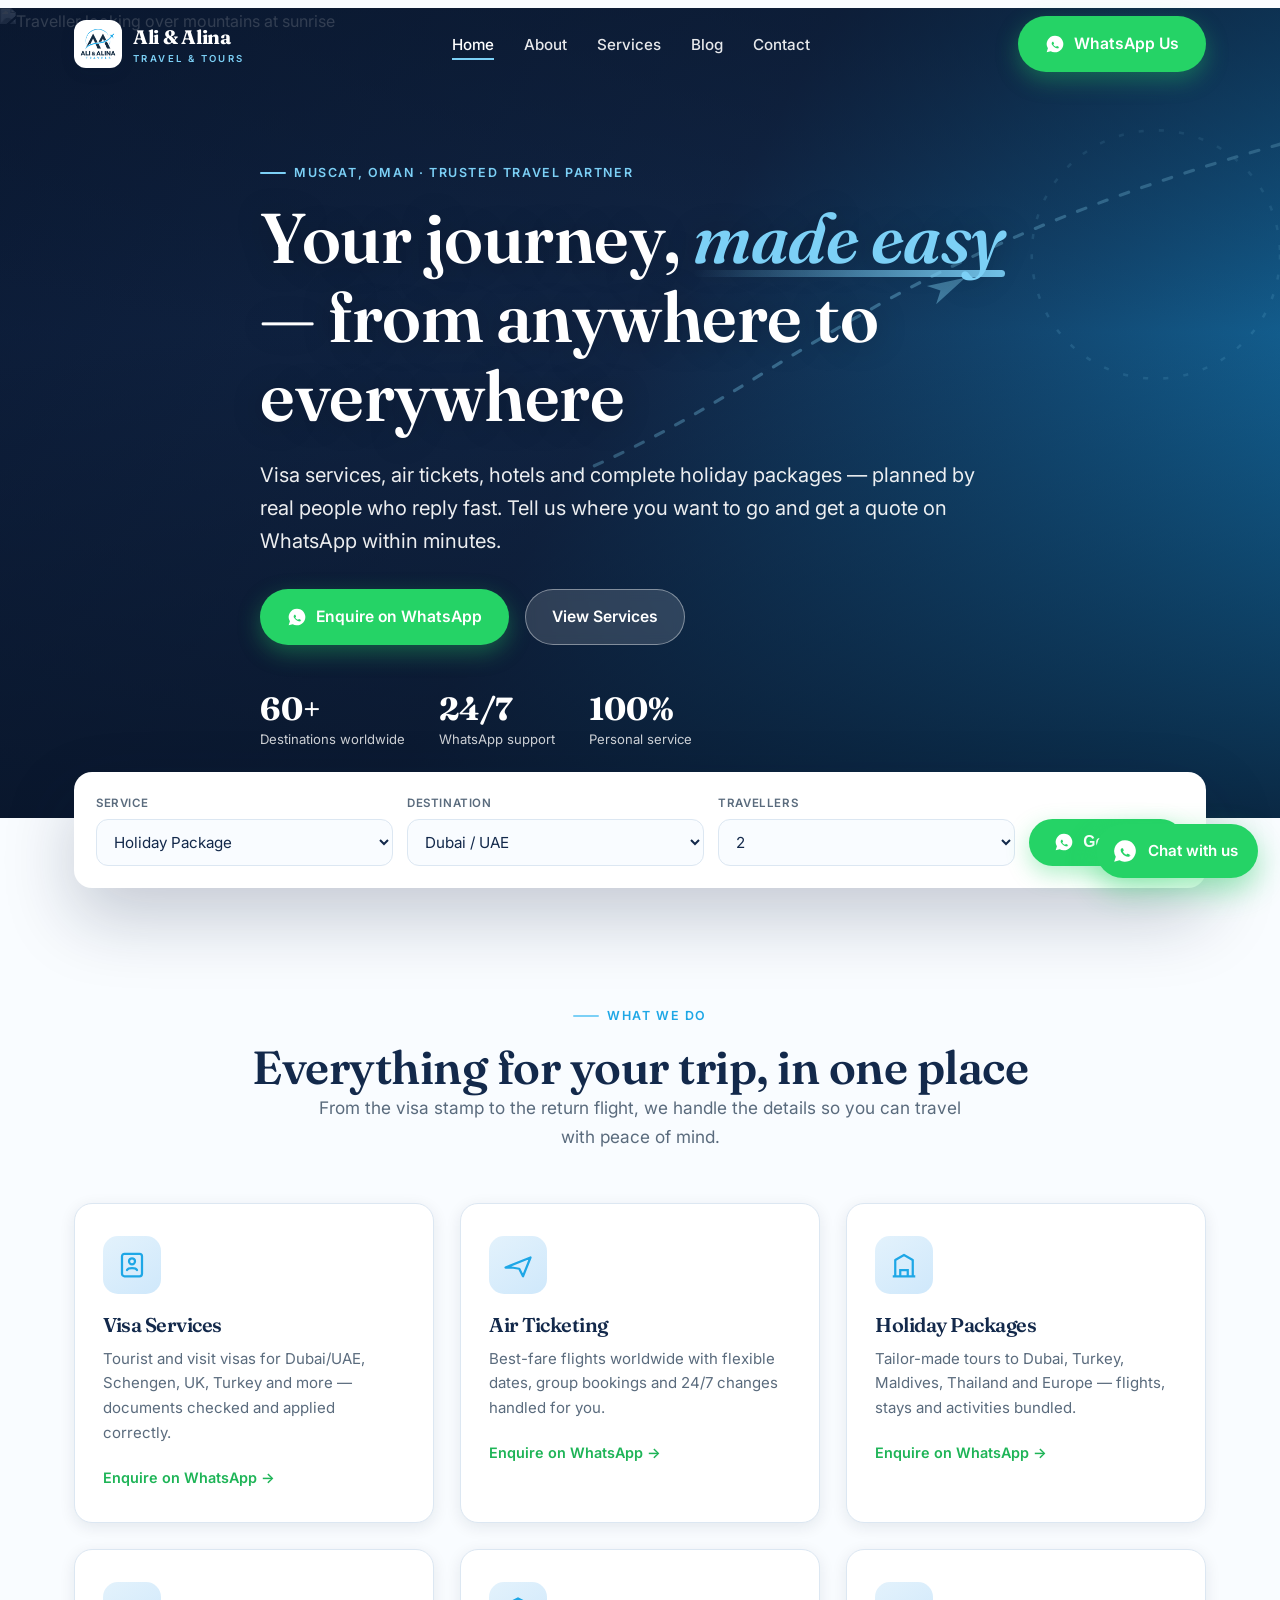
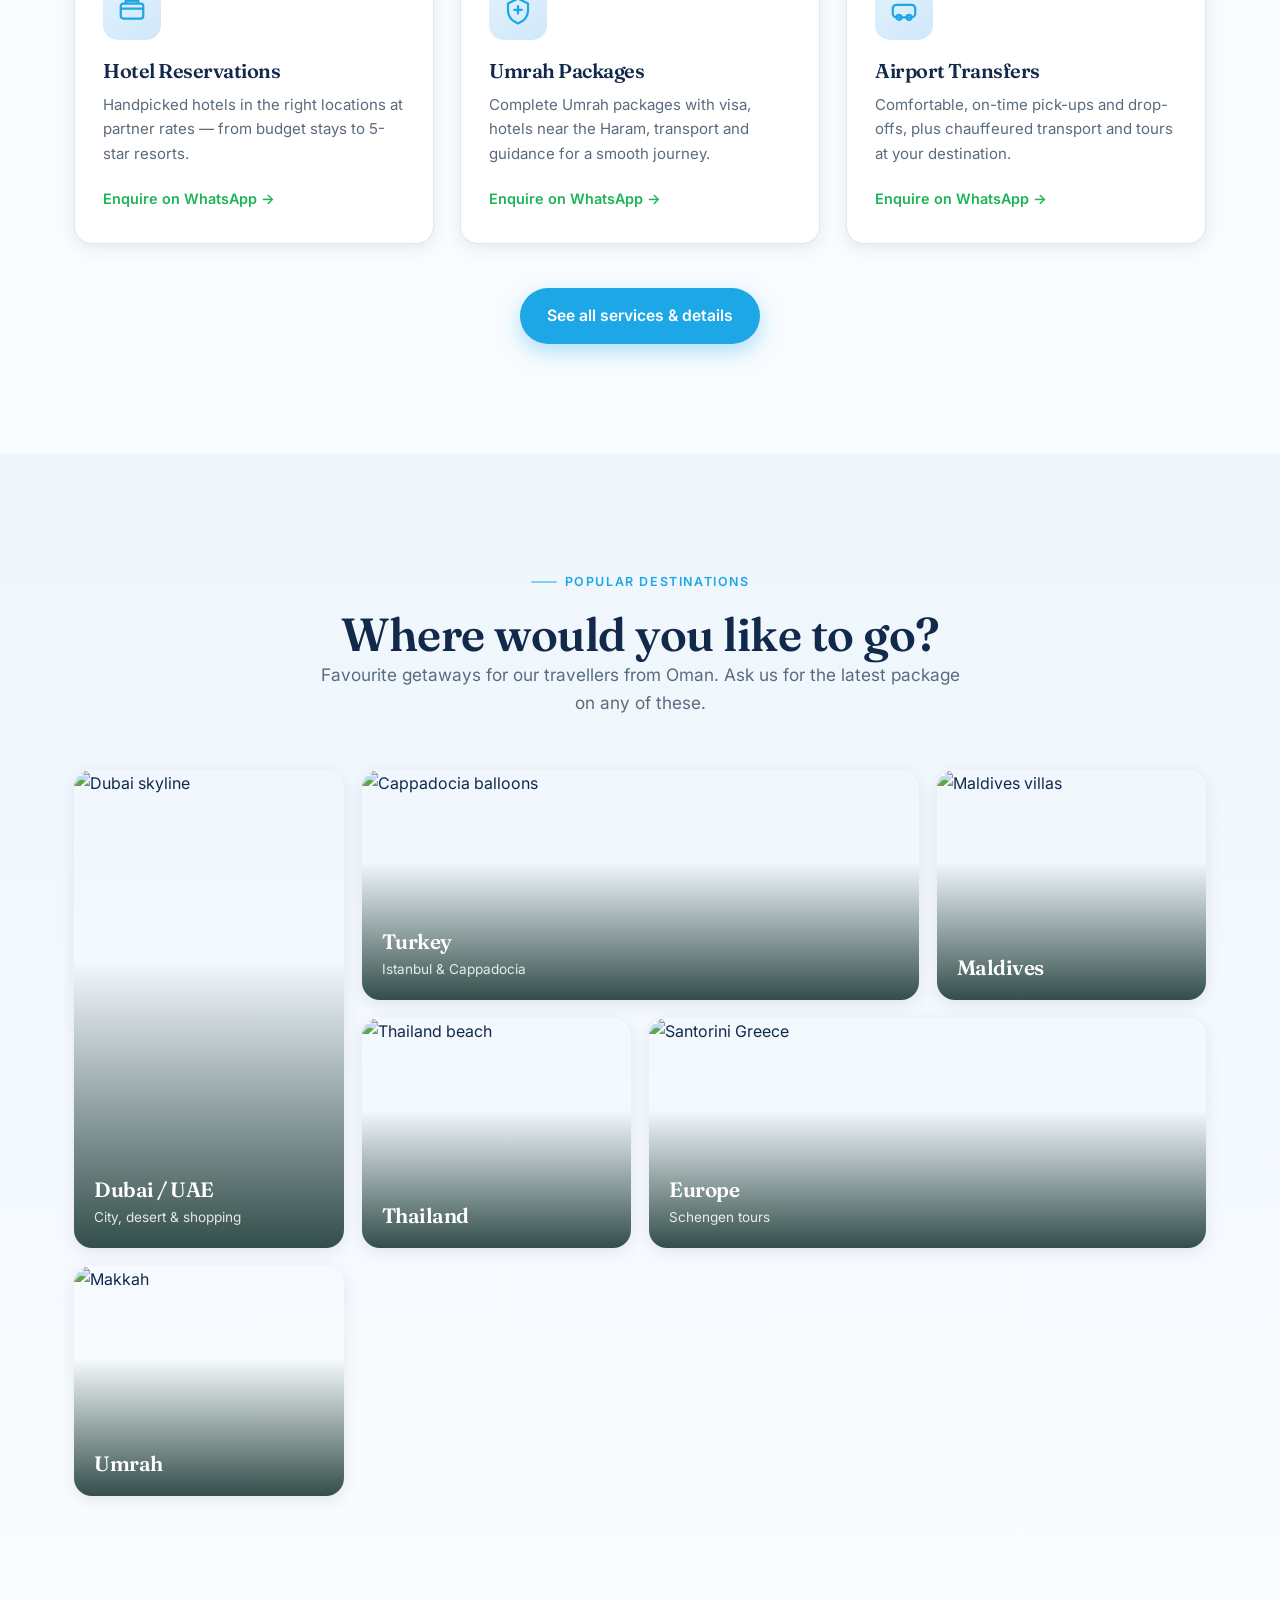
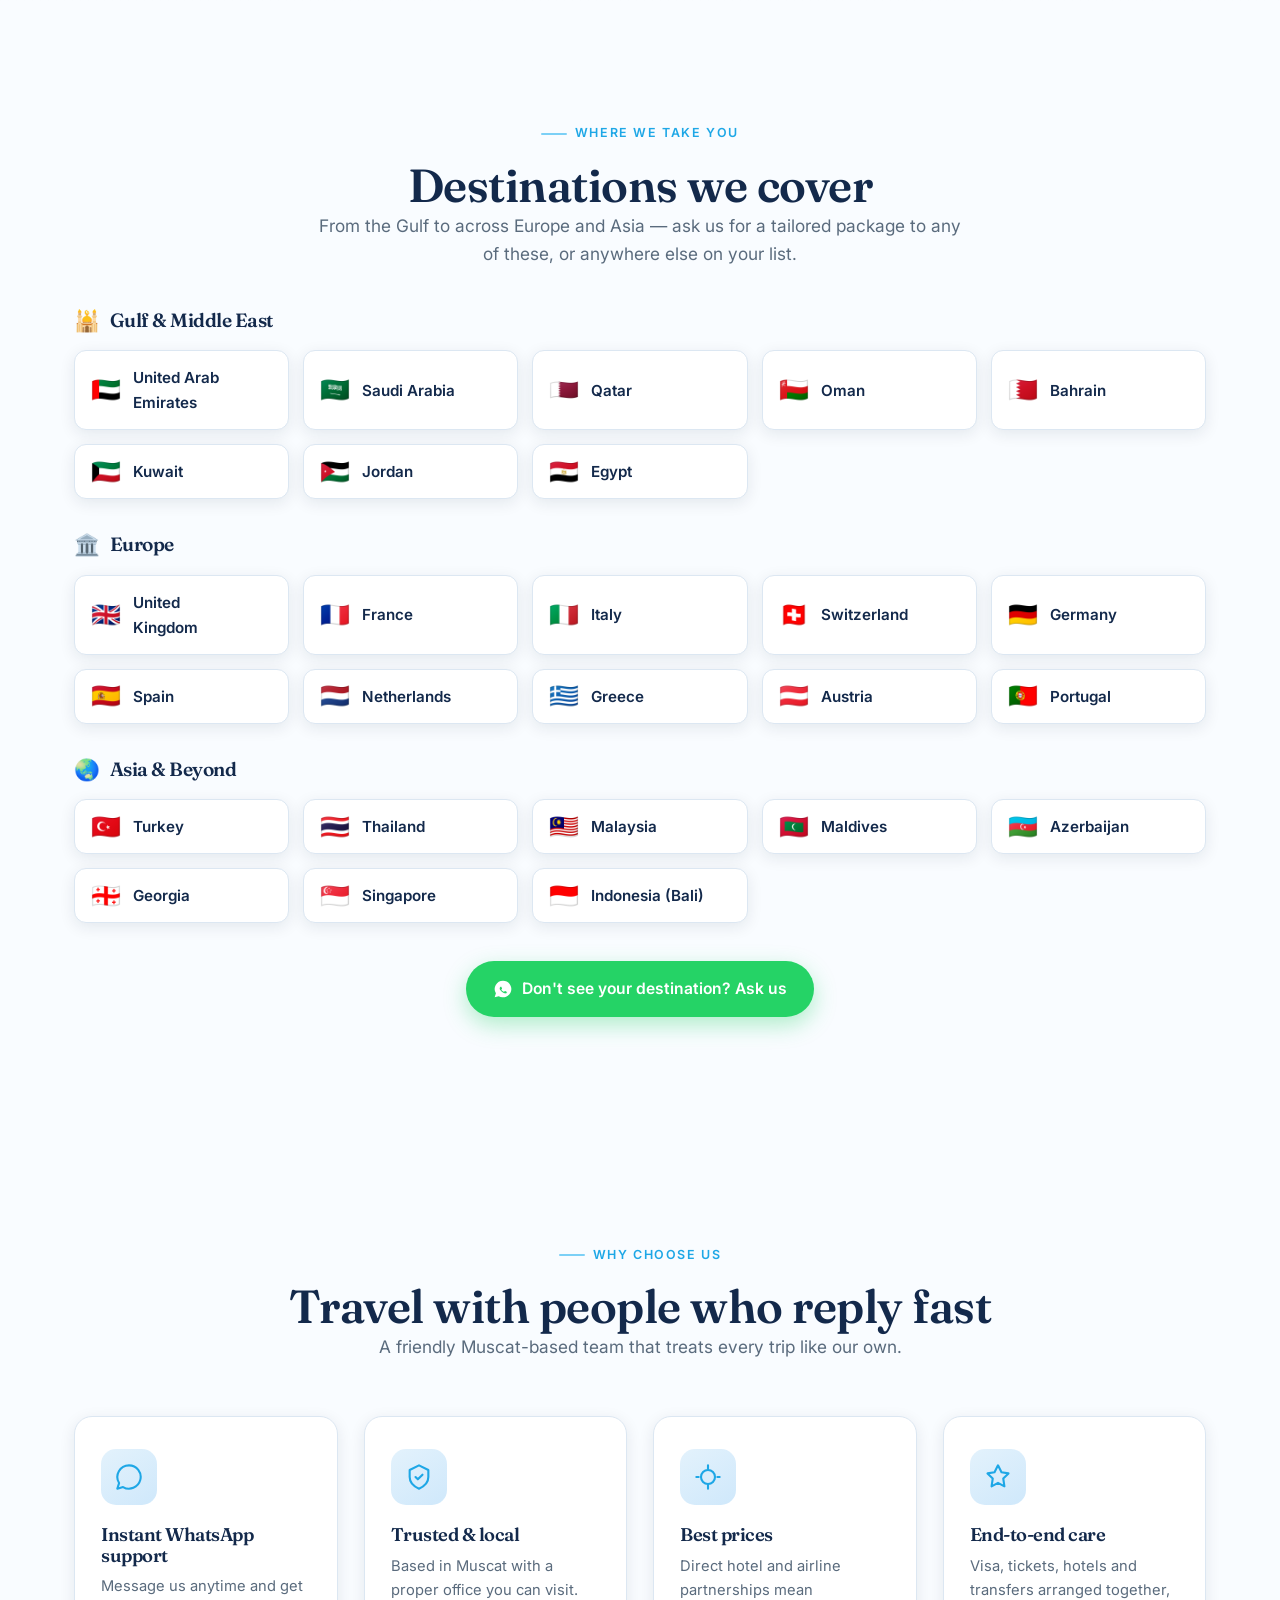
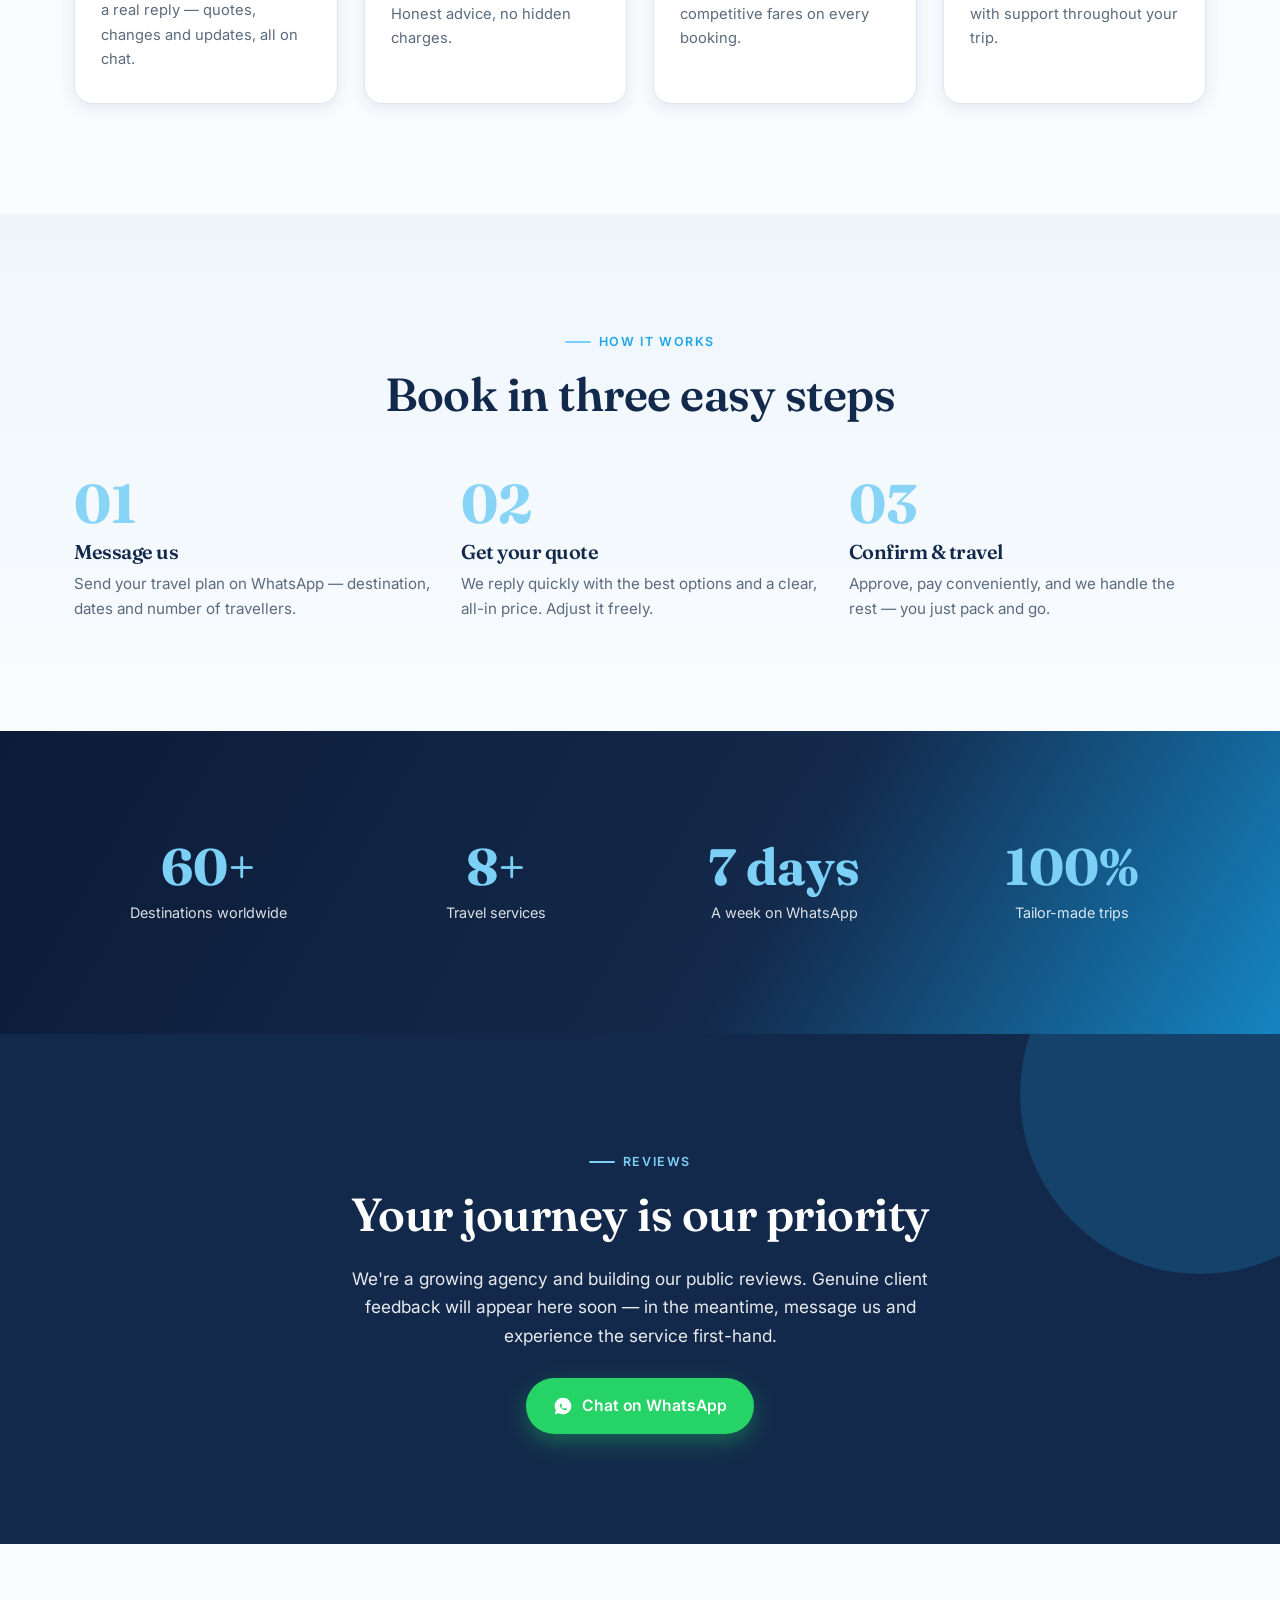
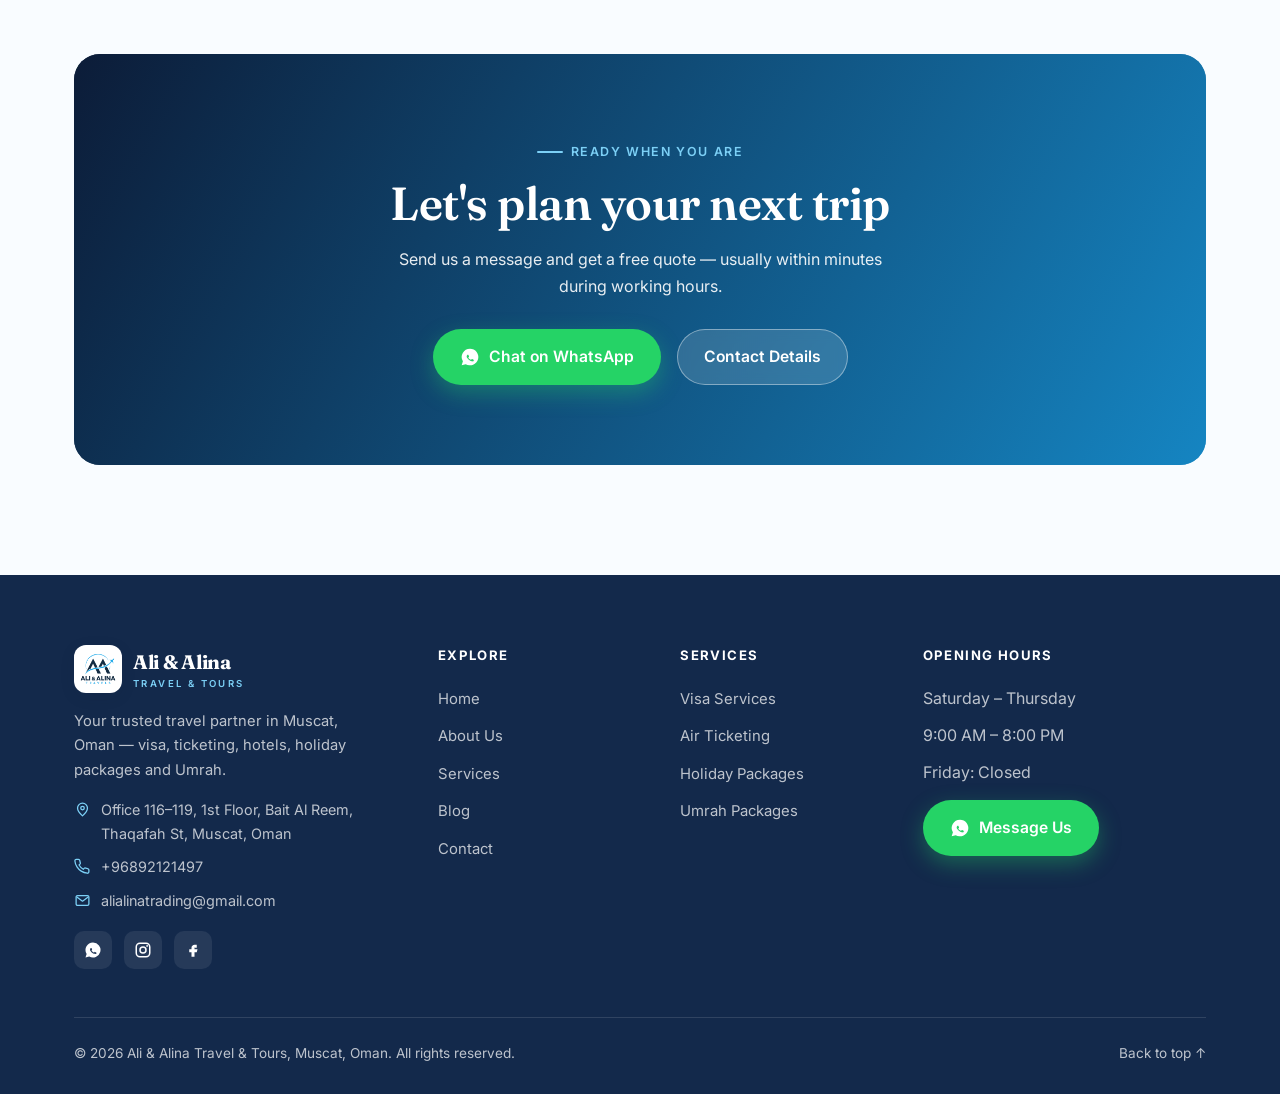
==== commit c0073841: "Add blog: listing page + first article, nav/footer/sitemap links - New blog.html listing with a feat" ====
--- a/index.html
+++ b/index.html
@@ -30,7 +30,7 @@
 <link rel="preconnect" href="https://fonts.googleapis.com">
 <link rel="preconnect" href="https://fonts.gstatic.com" crossorigin>
 <link href="https://fonts.googleapis.com/css2?family=Fraunces:opsz,wght@9..144,500;9..144,600;9..144,700&family=Inter:wght@400;500;600;700&display=swap" rel="stylesheet">
-<link rel="stylesheet" href="assets/style.css?v=6">
+<link rel="stylesheet" href="assets/style.css?v=7">
 </head>
 <body id="top">
 <!-- Google Tag Manager (noscript) -->
@@ -49,6 +49,7 @@
       <li><a href="index.html" class="active">Home</a></li>
       <li><a href="about.html">About</a></li>
       <li><a href="services.html">Services</a></li>
+      <li><a href="blog.html">Blog</a></li>
       <li><a href="contact.html">Contact</a></li>
       <li class="wa-nav-li"><a class="btn btn-wa" href="https://wa.me/96892121497?text=Hello%20Ali%20%26%20Alina%20Travel%2C%20I%27d%20like%20to%20enquire." target="_blank" rel="noopener"><svg viewBox="0 0 24 24" fill="currentColor"><path d="M12 2a10 10 0 0 0-8.5 15.2L2 22l4.9-1.4A10 10 0 1 0 12 2Zm5.3 14c-.2.6-1.2 1.1-1.7 1.2-.5.1-1 .1-1.7-.1-.4-.1-1-.3-1.6-.6a9 9 0 0 1-3.6-3.2c-.3-.4-.7-1.1-.7-2s.5-1.4.7-1.6c.2-.2.4-.3.6-.3h.4c.2 0 .3 0 .5.4l.6 1.4c0 .2.1.3 0 .5l-.3.4-.3.3c-.1.1-.2.2-.1.4.2.4.7 1.1 1.3 1.6.8.7 1.4.9 1.6 1 .2.1.3.1.4-.1l.6-.7c.1-.2.3-.1.5-.1l1.4.6c.2.1.3.2.4.3.1.2.1.6-.1 1Z"/></svg>WhatsApp</a></li>
     </ul>
@@ -337,7 +338,7 @@
           <a href="https://www.facebook.com/alialinatravels" target="_blank" rel="noopener" aria-label="Facebook"><svg viewBox="0 0 24 24" fill="currentColor"><path d="M14 9h3V5h-3c-2.2 0-4 1.8-4 4v2H7v4h3v6h4v-6h3l1-4h-4V9c0-.6.4-1 1-1Z"/></svg></a>
         </div>
       </div>
-      <div><h4>Explore</h4><ul class="foot-links"><li><a href="index.html">Home</a></li><li><a href="about.html">About Us</a></li><li><a href="services.html">Services</a></li><li><a href="contact.html">Contact</a></li></ul></div>
+      <div><h4>Explore</h4><ul class="foot-links"><li><a href="index.html">Home</a></li><li><a href="about.html">About Us</a></li><li><a href="services.html">Services</a></li><li><a href="blog.html">Blog</a></li><li><a href="contact.html">Contact</a></li></ul></div>
       <div><h4>Services</h4><ul class="foot-links"><li><a href="services.html">Visa Services</a></li><li><a href="services.html">Air Ticketing</a></li><li><a href="services.html">Holiday Packages</a></li><li><a href="services.html">Umrah Packages</a></li></ul></div>
       <div><h4>Opening hours</h4><ul class="foot-links" style="pointer-events:none;color:rgba(255,255,255,.72);"><li>Saturday – Thursday</li><li>9:00 AM – 8:00 PM</li><li>Friday: Closed</li></ul>
         <a class="btn btn-wa" style="margin-top:14px;" href="https://wa.me/96892121497" target="_blank" rel="noopener"><svg viewBox="0 0 24 24" fill="currentColor"><path d="M12 2a10 10 0 0 0-8.5 15.2L2 22l4.9-1.4A10 10 0 1 0 12 2Zm5.3 14c-.2.6-1.2 1.1-1.7 1.2-.5.1-1 .1-1.7-.1-.4-.1-1-.3-1.6-.6a9 9 0 0 1-3.6-3.2c-.3-.4-.7-1.1-.7-2s.5-1.4.7-1.6c.2-.2.4-.3.6-.3h.4c.2 0 .3 0 .5.4l.6 1.4c0 .2.1.3 0 .5l-.3.4-.3.3c-.1.1-.2.2-.1.4.2.4.7 1.1 1.3 1.6.8.7 1.4.9 1.6 1 .2.1.3.1.4-.1l.6-.7c.1-.2.3-.1.5-.1l1.4.6c.2.1.3.2.4.3.1.2.1.6-.1 1Z"/></svg>Message Us</a>
@@ -353,6 +354,6 @@
   <span class="txt">Chat with us</span>
 </a>
 
-<script src="assets/main.js?v=6"></script>
+<script src="assets/main.js?v=7"></script>
 </body>
 </html>
--- a/assets/style.css
+++ b/assets/style.css
@@ -336,3 +336,35 @@
 .cov .go{margin-left:auto;color:var(--sky);font-weight:800;opacity:0;transform:translateX(-4px);transition:opacity .25s,transform .25s;}
 .cov:hover .go{opacity:1;transform:translateX(0);}
 @media(max-width:520px){.cov-grid{grid-template-columns:1fr 1fr;}.cov{font-size:.85rem;padding:12px;gap:9px;}.cov .flag{font-size:1.3rem;}}
+
+/* ===========================================================
+   Blog — listing + article
+   =========================================================== */
+.feat{display:grid;grid-template-columns:1.1fr 1fr;background:#fff;border:1px solid var(--line);border-radius:var(--radius);overflow:hidden;box-shadow:var(--shadow-sm);margin-top:44px;}
+.feat .fimg{min-height:320px;background:var(--sand);}
+.feat .fimg img{width:100%;height:100%;object-fit:cover;}
+.feat .fbody{padding:clamp(28px,4vw,48px);display:flex;flex-direction:column;justify-content:center;}
+.feat h2{font-size:clamp(1.5rem,3vw,2.1rem);margin:14px 0 12px;}
+.feat p{color:var(--muted);margin-bottom:22px;}
+.feat .pc-meta{font-size:.82rem;color:var(--muted);display:flex;gap:14px;flex-wrap:wrap;}
+.tag{display:inline-block;background:#e3f2fc;color:var(--ocean);font-weight:600;font-size:.72rem;letter-spacing:.4px;padding:5px 11px;border-radius:var(--radius-pill);width:max-content;}
+.blog-note{text-align:center;color:var(--muted);margin-top:40px;font-size:.98rem;}
+
+/* Article */
+.article{max-width:760px;margin:0 auto;}
+.article .a-meta{display:flex;gap:16px;flex-wrap:wrap;color:var(--muted);font-size:.9rem;margin:14px 0 0;}
+.article-lead{font-size:1.18rem;color:var(--muted);line-height:1.7;margin:26px 0;}
+.article-body{font-size:1.06rem;line-height:1.85;color:#2a3a33;}
+.article-body h2{font-family:var(--f-head);font-size:1.55rem;margin:38px 0 14px;color:var(--ink);}
+.article-body h3{font-size:1.25rem;margin:30px 0 10px;color:var(--ink);}
+.article-body p{margin:0 0 18px;}
+.article-body ul{margin:0 0 18px;padding-left:22px;}
+.article-body li{margin-bottom:8px;}
+.article-body img{border-radius:var(--radius);margin:24px 0;width:100%;box-shadow:var(--shadow-sm);}
+.article-body a.inlink{color:var(--sky-dark);font-weight:600;}
+.article-cta{background:linear-gradient(120deg,var(--navy-dark),var(--sky-dark));color:#fff;border-radius:var(--radius);padding:clamp(28px,4vw,40px);text-align:center;margin:44px 0 0;}
+.article-cta h3{color:#fff;font-size:1.5rem;margin-bottom:10px;}
+.article-cta p{color:rgba(255,255,255,.9);margin-bottom:22px;max-width:46ch;margin-left:auto;margin-right:auto;}
+.article-back{display:inline-flex;align-items:center;gap:8px;color:var(--sky-dark);font-weight:600;margin-top:34px;}
+.article-back:hover{gap:12px;}
+@media(max-width:820px){.feat{grid-template-columns:1fr;}.feat .fimg{min-height:220px;}}
